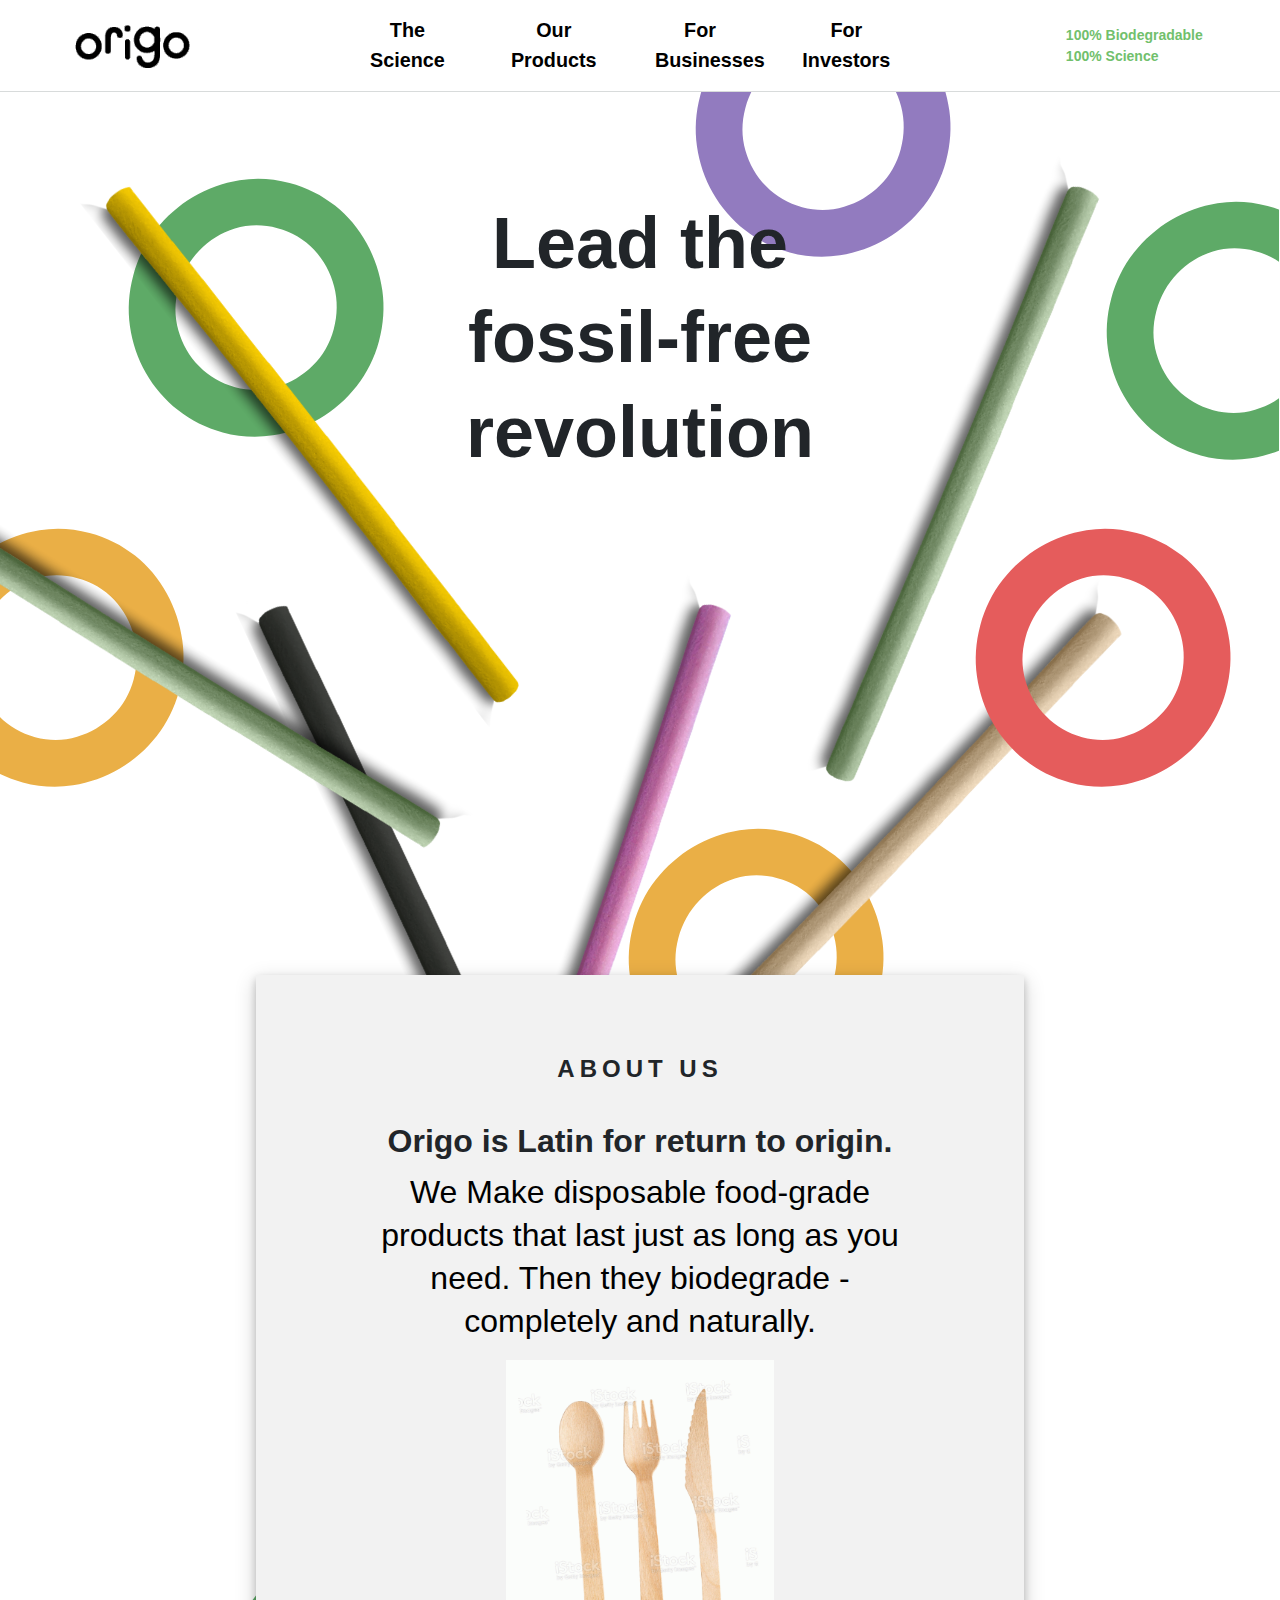
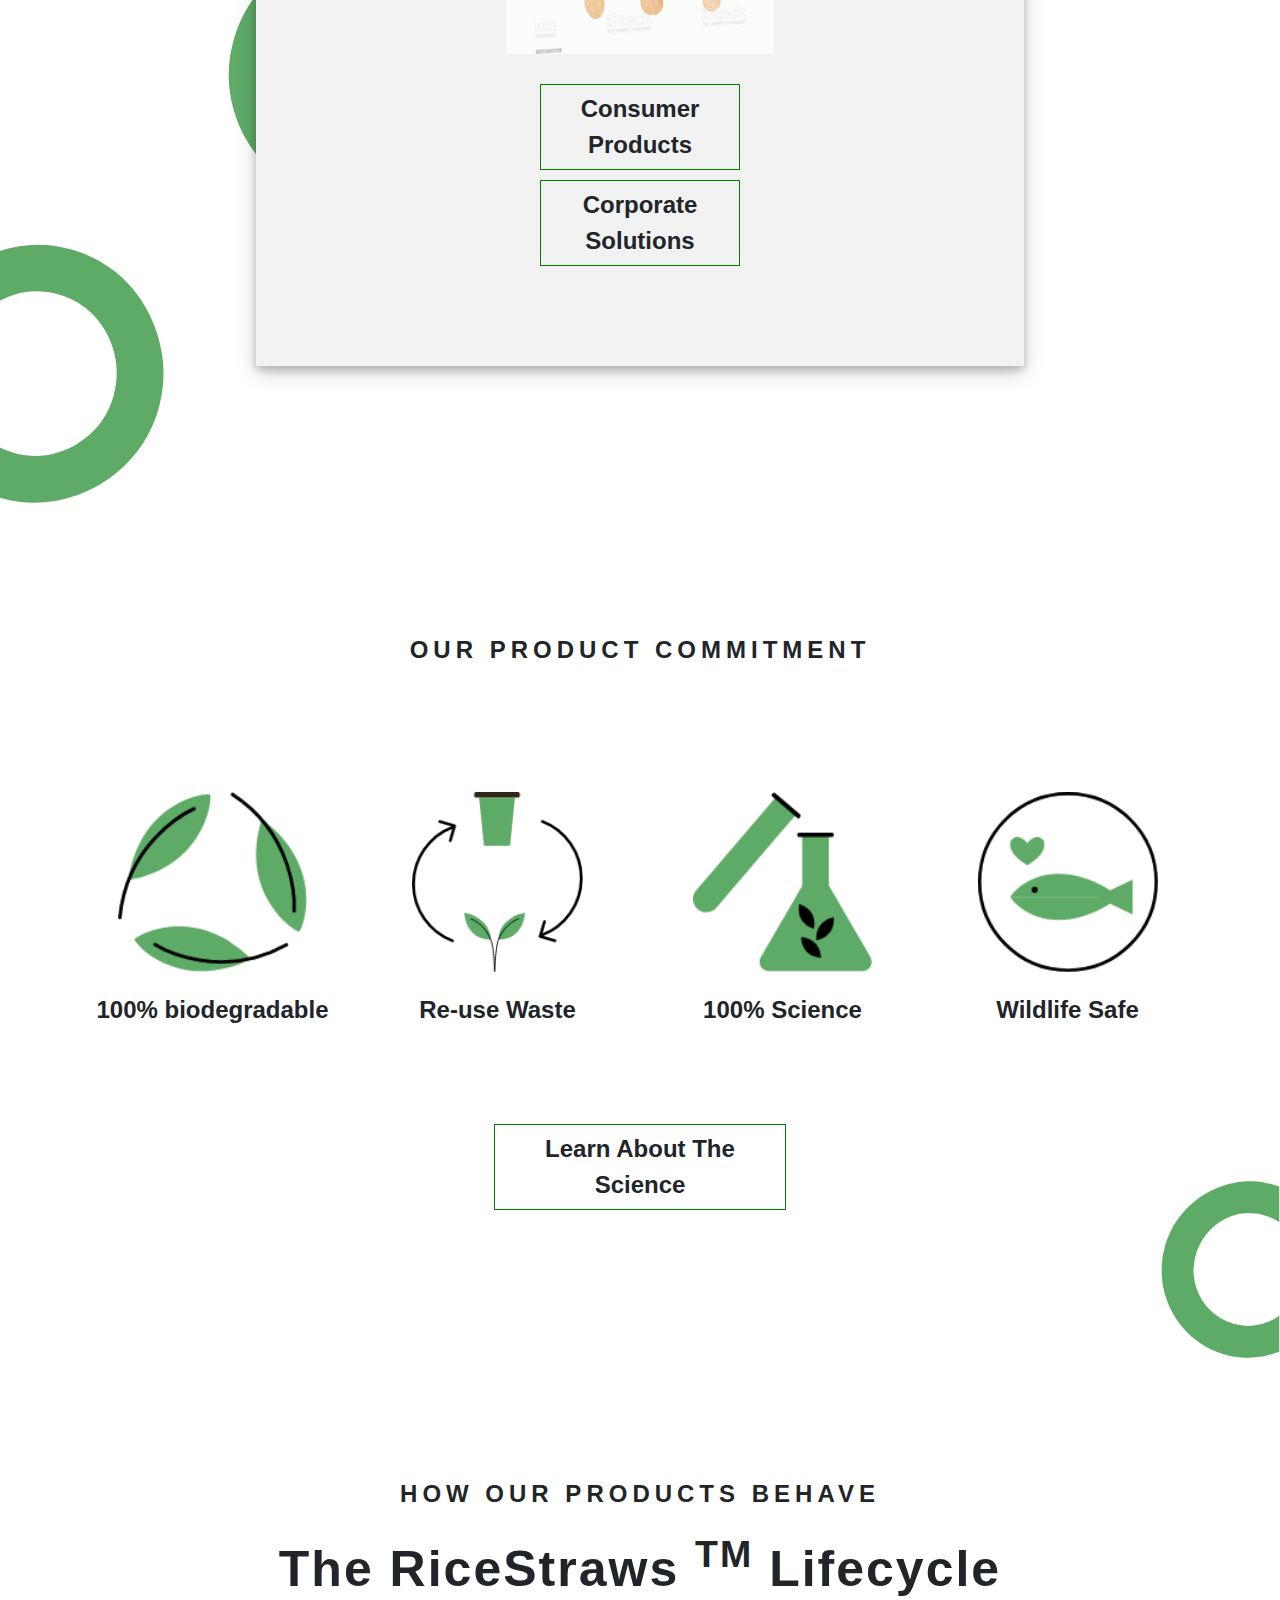
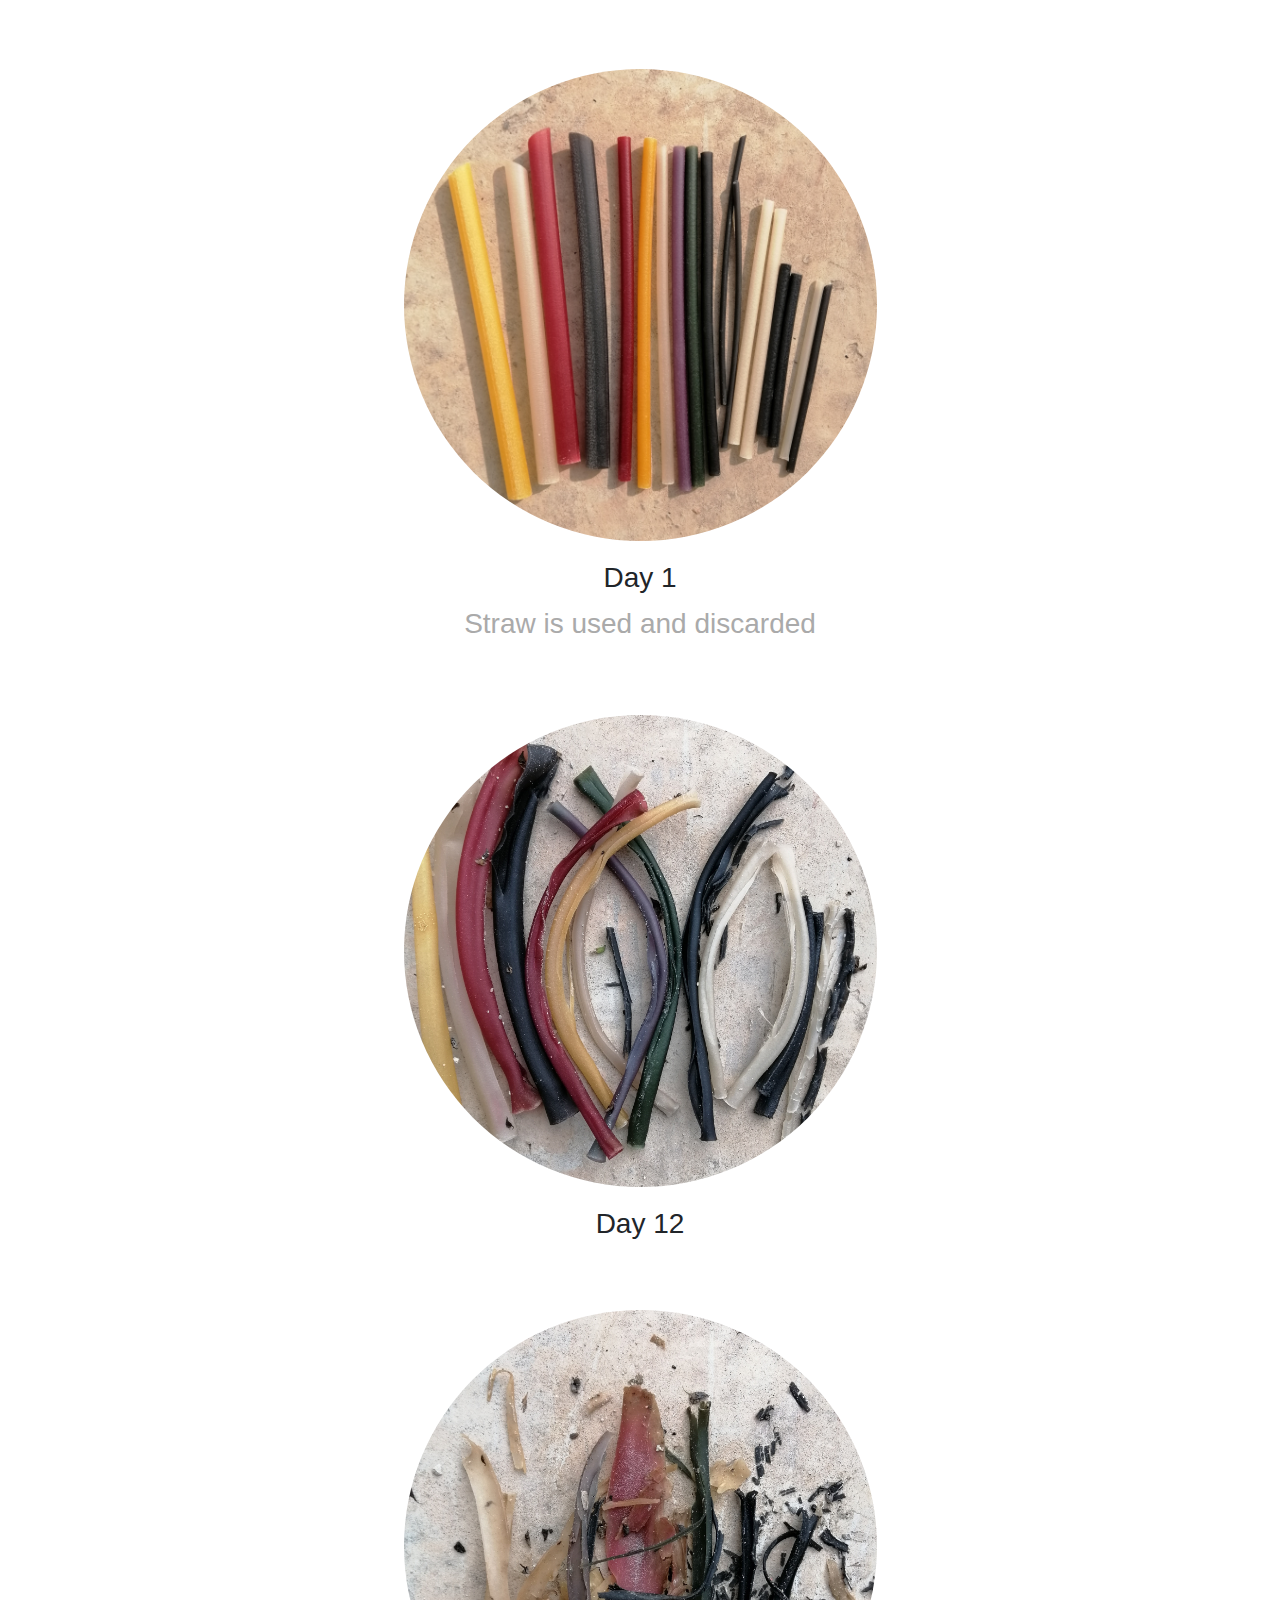
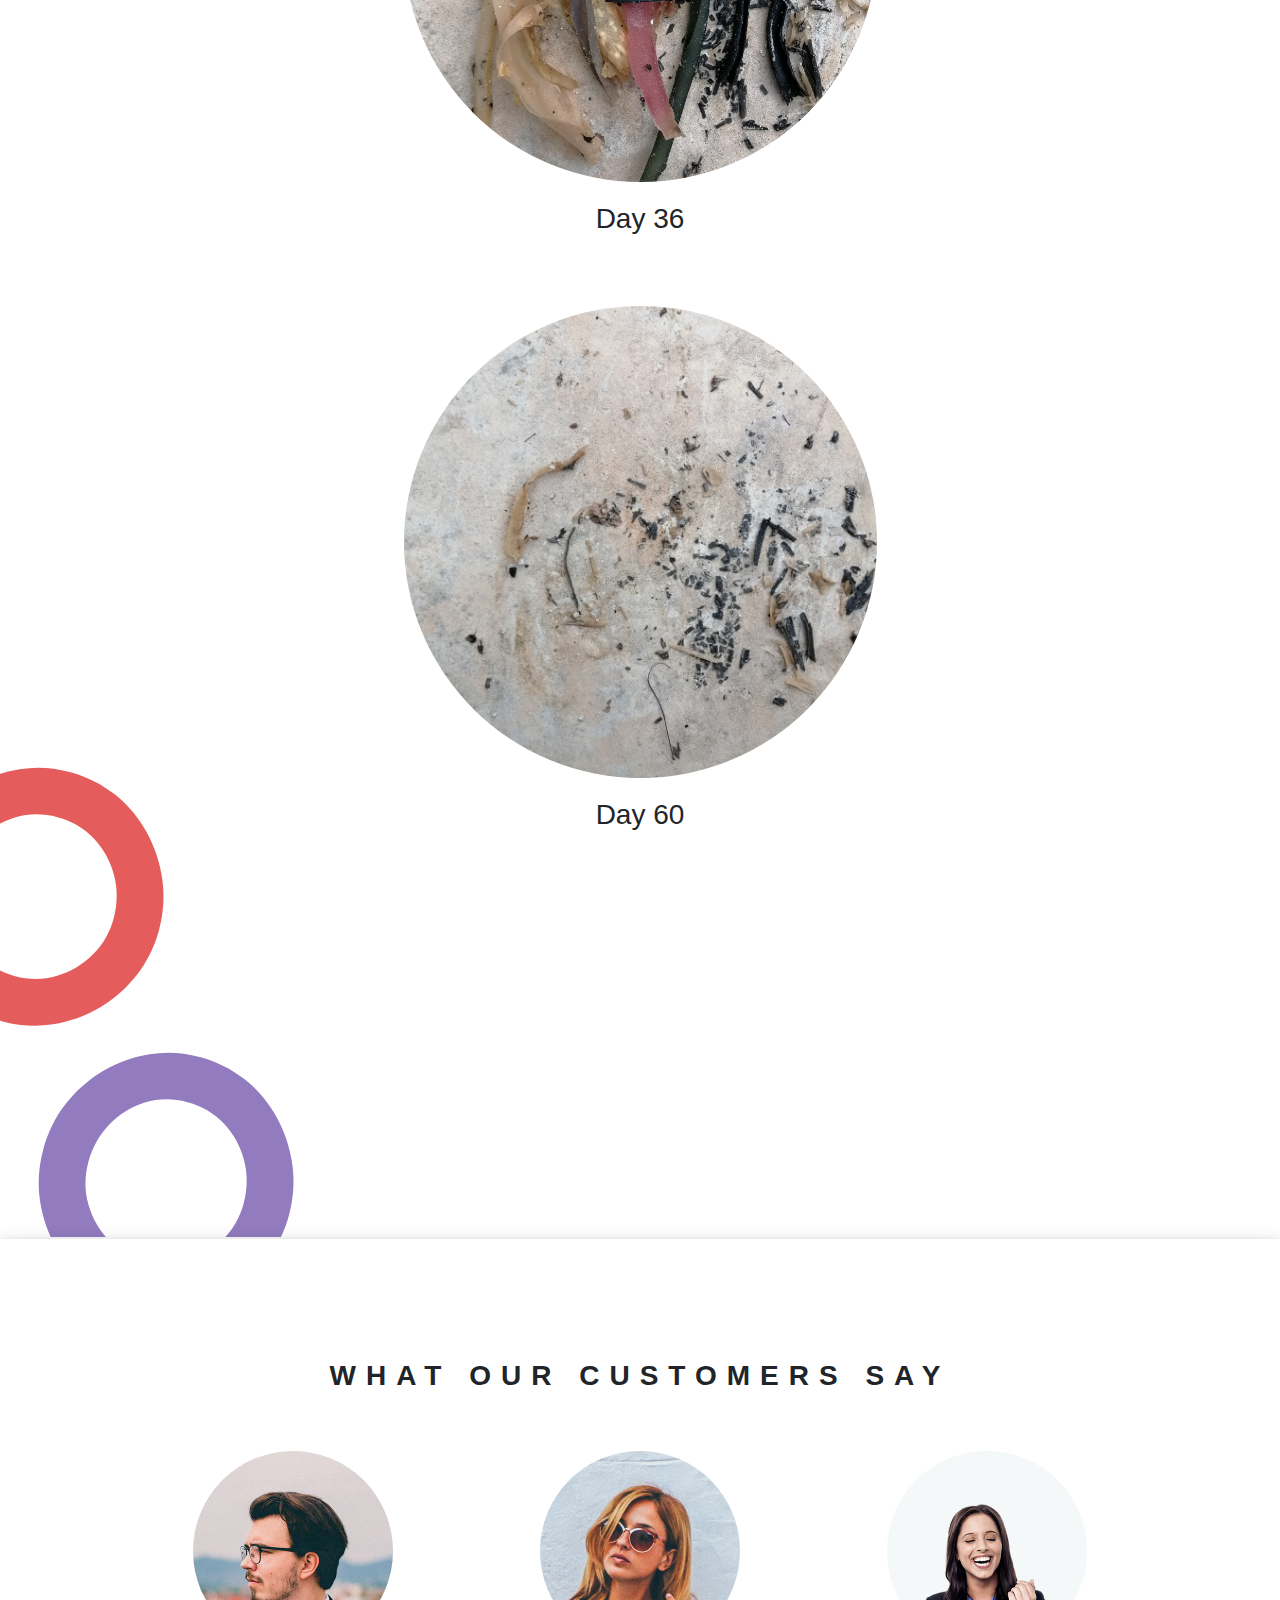
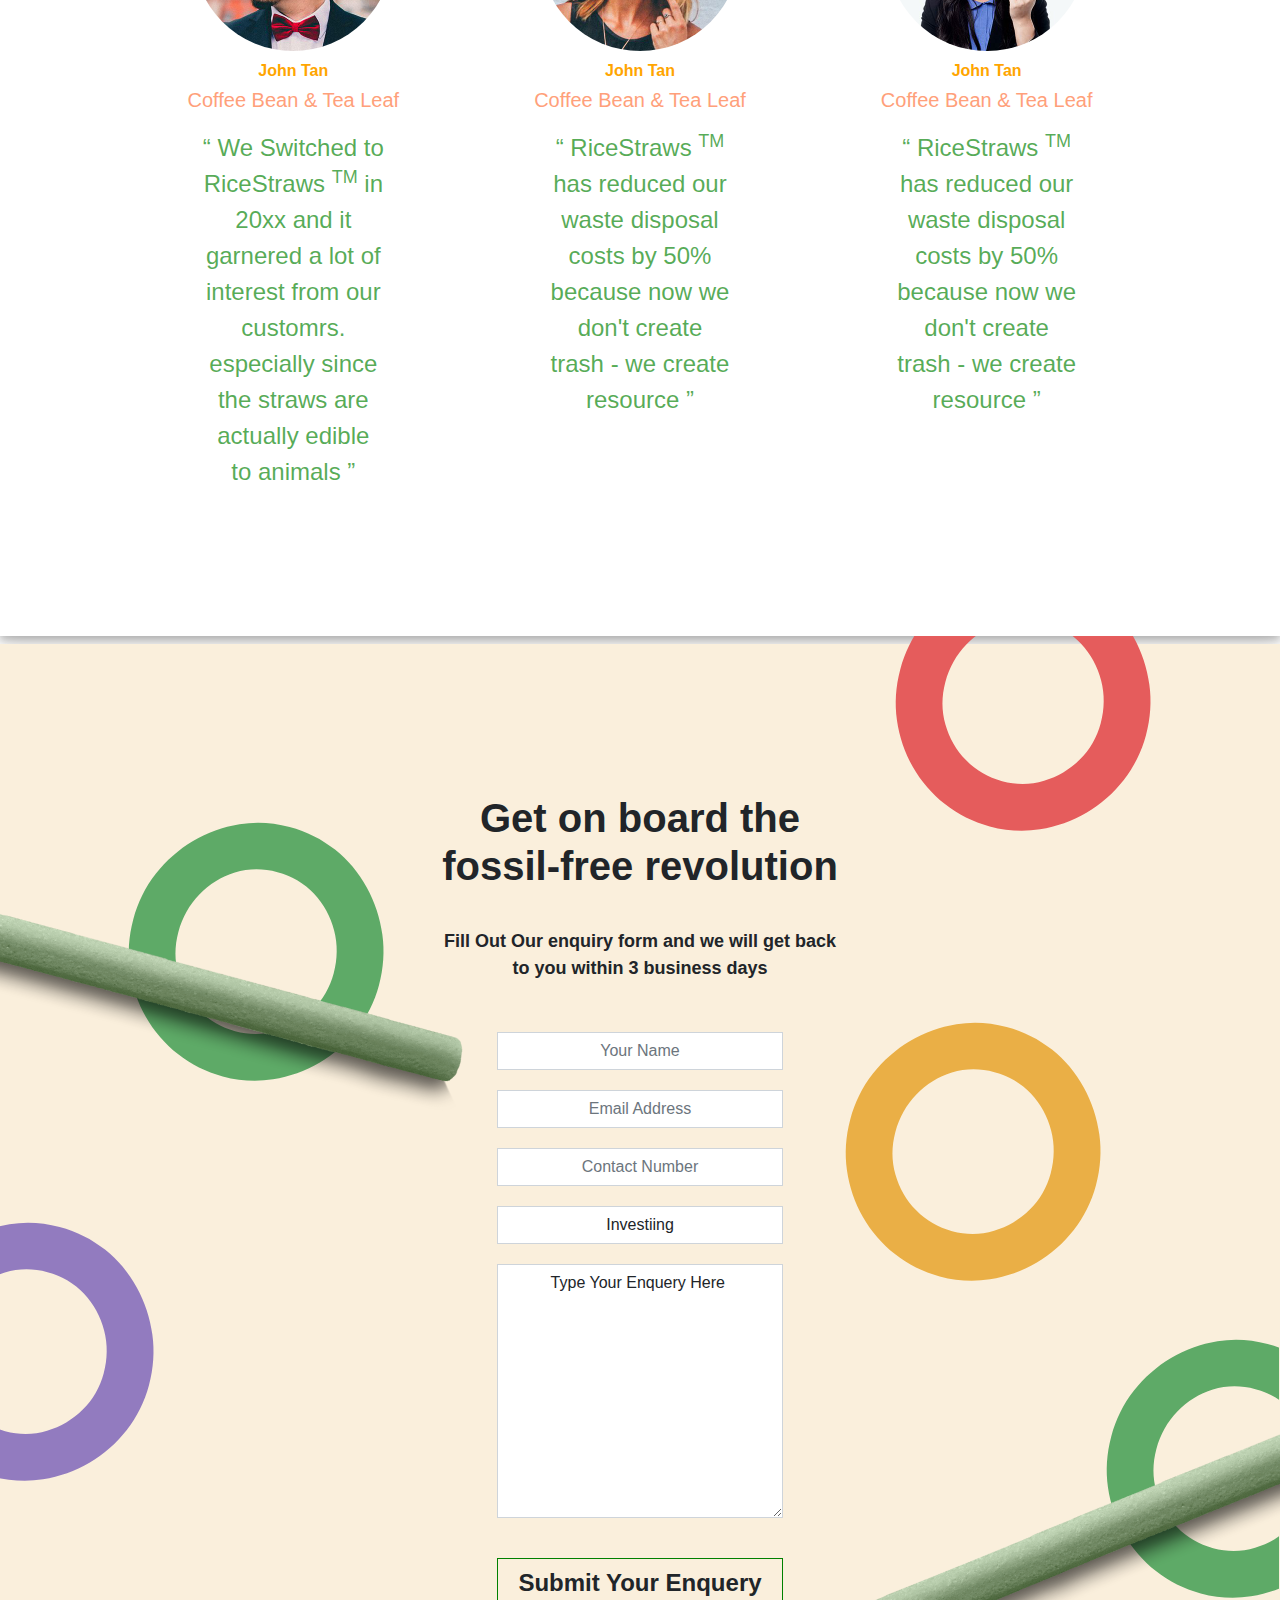
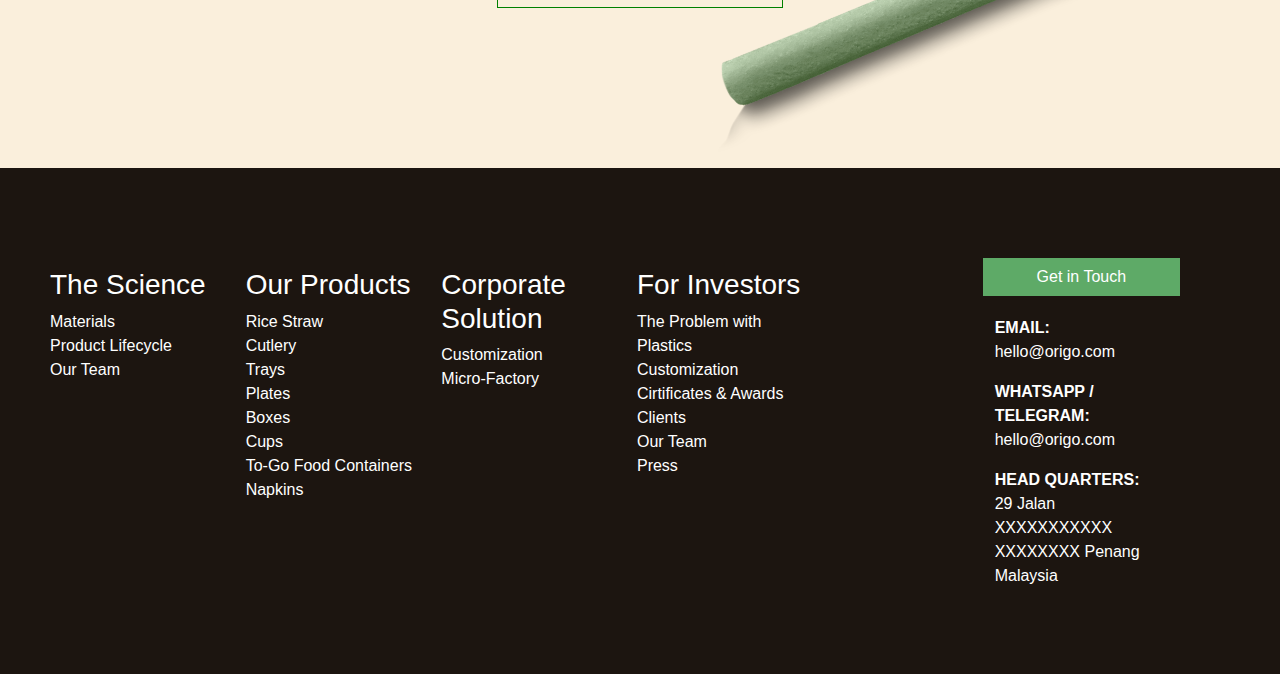
==== index.html @ 37bbbcea "Design Multiple Page" ====
<!doctype html>
<html lang="en">
<head>
    <!-- Required meta tags -->
    <title>Origo</title>
    <meta charset="utf-8">
    <meta name="viewport" content="width=device-width, initial-scale=1">

    <!-- Bootstrap CSS -->
    <link rel="stylesheet" href="assets/css/bootstrap.min.css">
    <!-- Custom CSS -->
    <link rel="stylesheet" href="assets/css/style.css">
    <link rel="stylesheet" href="assets/css/responsive.css">
</head>

<body>
    <!-------------------------------------------- Start Navbar ---------------------------------------------->
    <nav class="navbar navbar-expand-lg navbar-light bg-light navbar-fixed-top">
        <div class="container-fluid">
            <button class="navbar-toggler" type="button" data-bs-toggle="collapse" data-bs-target="#navbarTogglerDemo03"
                aria-controls="navbarTogglerDemo03" aria-expanded="false" aria-label="Toggle navigation">
                <span class="navbar-toggler-icon"></span>
            </button>
            <a class="navbar-brand logo" href="/">
                <img src="assets/img/logo.png" class="img img-responsive logo" alt="">
            </a>
            <div class="collapse navbar-collapse" id="navbarTogglerDemo03">
                <div class="container text-center">
                    <div class="row">
                        <div class="col-lg-2"></div>
                        <div class="col-lg-2">
                            <a class="nav-link" aria-current="page" href="#">The Science </a>
                        </div>
                        <div class="col-lg-2">
                            <a class="nav-link" href="product.html">Our Products</a>
                        </div>
                        <div class="col-lg-2">
                            <a class="nav-link" href="#">For Businesses</a>
                        </div>
                        <div class="col-lg-2">
                            <a class="nav-link" href="#">For Investors</a>
                        </div>
                        <div class="col-lg-2 text-right"></div>
                    </div>
                </div>
                <div class="leading">
                    <p>100% Biodegradable</p>
                    <p>100% Science</p>
                </div>
            </div>
        </div>
    </nav>
    <!-------------------------------------------- End Navbar ---------------------------------------------->

    <section class="banner">
        <div class="banner-title">
            <h1>Lead the </h1>
            <h1>fossil-free</h1>
            <h1>revolution</h1>
        </div>
        <img src="assets/img/half_green.png" id="green_circle_1" alt="">
        <img src="assets/img/green_circle.png" id="green_circle_2"alt="">
        <img src="assets/img/orange_circle.png" id="orange_circle_1" alt="">
        <img src="assets/img/orange_circle.png"  id="orange_circle_2"alt="">
        <img src="assets/img/red_circle.png" id="red_circle_1"alt="">
        <img src="assets/img/purple_circle.png" id="pruple_circle_1" alt="">

        <img src="assets/img/orange_line.png" id="orange_line_1" alt="">
        <img src="assets/img/green_line3.png" id="green_line_1" alt="">
        <img src="assets/img/green_line.png" id="green_line_2" alt="">
        <img src="assets/img/black_line.png" id="black_line_1" alt="">
        <img src="assets/img/pink_line.png" id="pink_line_1" alt="">
        <img src="assets/img/gray_line.png" id="gray_line_1" alt="">
    </section>

    <section class="about">
        <div class="content">
            <h3 class="about_title">ABOUT US</h3>
            <h2 class="about_subtitle">Origo is Latin for return to origin.</h2>
            <p>We Make disposable food-grade</p>
            <p>products that last just as long as you</p>
            <p>need. Then they biodegrade - </p>
            <p>completely and naturally.</p>
            <div class="about-img">
                <img src="assets/img/animation_disintegrate1.png" class="img img-responsive" alt="">
            </div>
            <div class="about-btns">
                <a href="" class="btn custom-btn">
                    Consumer Products
                </a>
                <br>
                <a href="" class="btn custom-btn">
                    Corporate Solutions
                </a>
            </div>
        </div>
        <img src="assets/img/green_circle.png" id="about_green_1"alt="">
        <img src="assets/img/green_circle.png" id="about_green_2"alt="">
    </section>


    <section class="product">
        <div class="container">
            <h4 class="text-center">OUR PRODUCT COMMITMENT</h4>
            <div class="row text-center">
                <div class="col-lg-3 col-xs-12">
                    <img src="assets/img/product1.png" class="img img-circle" alt="">
                    <p>100% biodegradable</p>
                </div>
                <div class="col-lg-3 col-xs-12">
                    <img src="assets/img/product2.png" class="img img-circle" alt="">
                    <p>Re-use Waste</p>
                </div>
                <div class="col-lg-3 col-xs-12">
                    <img src="assets/img/product3.png" class="img img-circle" alt="">
                    <p>100% Science</p>
                </div>
                <div class="col-lg-3 col-xs-12">
                    <img src="assets/img/product4.png" class="img img-circle" alt="">
                    <p>Wildlife Safe</p>
                </div>
            </div>
            <div class="product-btn text-center">
                <a href="" class="btn custom-btn">
                    Learn About The Science
                </a>
            </div>
        </div>
        <img src="assets/img/half_green.png" id="product_green_1" alt="">
    </section>

    <section class="cards">
        <div class="container">
            <h5 class="text-center">HOW OUR PRODUCTS BEHAVE</h5>
            <h1 class="text-center">The RiceStraws <sup>TM</sup> Lifecycle</h1>
            <div class="card_img text-center">
                <img src="assets/img/card1.png" class="img img-circle" alt="">
                <h3>Day 1</h3>
                <p>Straw is used and discarded</p>
            </div>

            <div class="card_img text-center">
                <img src="assets/img/card2.png" class="img img-circle" alt="">
                <h3>Day 12</h3>
            </div>

            <div class="card_img text-center">
                <img src="assets/img/card3.png" class="img img-circle" alt="">
                <h3>Day 36</h3>
            </div>

            <div class="card_img text-center">
                <img src="assets/img/card4.png" class="img img-circle" alt="">
                <h3>Day 60</h3>
            </div>
        </div>
        <img src="assets/img/red_circle.png" id="card_red_1"alt="">
        <img src="assets/img/half_purlple.png" id="card_pruple_1" alt="">
    </section>


    <section class="team">
        <h4 class="text-center">WHAT OUR CUSTOMERS SAY</h4>
        <div class="container  text-center">
            <div class="row">
                <div class="col-lg-4">
                    <div class="item">
                        <img src="assets/img/pic1.jpg" class="img img-circle" alt="">
                        <h6>John Tan</h6>
                        <h5>Coffee Bean & Tea Leaf</h5>
                        <p>
                            <q>
                                We Switched to RiceStraws <sup>TM</sup> in 20xx and it garnered a lot of interest from our customrs.
                                 especially since the straws are actually edible <br> to animals
                            </q>
                        </p>
                    </div>
                </div>
                <div class="col-lg-4">
                    <div class="item">
                        <img src="assets/img/pic2.jpg" class="img img-circle" alt="">
                        <h6>John Tan</h6>
                        <h5>Coffee Bean & Tea Leaf</h5>
                        <p> 
                            <q>
                                 RiceStraws <sup>TM</sup> has reduced our waste disposal costs by 50% because now we don't create trash - we create
                                  resource
                            </q>
                        </p>
                    </div>
                </div>
                <div class="col-lg-4">
                    <div class="item">
                        <img src="assets/img/pic3.jpg" class="img img-circle" alt="">
                        <h6>John Tan</h6>
                        <h5>Coffee Bean & Tea Leaf</h5>
                        <p> 
                            <q>
                                 RiceStraws <sup>TM</sup> has reduced our waste disposal costs by 50% because now we don't create trash - 
                                 we create resource
                            </q>
                        </p>
                    </div>
                </div>
            </div>
        </div>
    </section>

    <section class="contact">
        <img src="assets/img/half_left_green.png" id="contact_green_line_2" alt="">
        <img src="assets/img/purple_circle.png" id="contact_pruple_1" alt="">
        <img src="assets/img/green_circle.png" id="contact_green_2"alt="">
        <img src="assets/img/half_red.png" id="contact_red_1"alt="">
        <img src="assets/img/orange_circle.png" id="contact_orange_1" alt="">
        <div class="container text-center">
            <h1>Get on board the <br> fossil-free revolution</h1>
            <p>Fill Out Our enquiry form and we will get back <br> to you within 3 business days</p>
            <div class="form">
                <form action="">
                    <input type="text" class="form-control custom-input" placeholder="Your Name">
                    <input type="email" class="form-control custom-input" placeholder="Email Address">
                    <input type="text" class="form-control custom-input" placeholder="Contact Number">
                    <select class="form-control custom-input" >
                        <option value="">Investiing</option>
                        <option value="">Investiing</option>
                        <option value="">Investiing</option>
                    </select>
                    <textarea class="form-control custom-input"  cols="30" rows="10">Type Your Enquery Here 
                    </textarea>
                    <button class="btn custom-btn">
                        Submit Your Enquery
                    </button>
                </form>
            </div>
        </div>
        <img src="assets/img/half_green.png" id="contact_green_1" alt="">
        <img src="assets/img/half_line.png" id="contact_green_line_1" alt="">
        
    </section>

    <footer>
        <div class="row">
            <div class="col-lg-8">
                <div class="row footer-left">
                    <div class="col-lg-3 col-md-3 col-xs-12">
                        <h3>The Science</h3>
                        <ul>
                            <li><a href="">Materials</a></li>
                            <li><a href="">Product Lifecycle</a></li>
                            <li><a href="">Our Team</a></li>
                        </ul>
                    </div>
                    <div class="col-lg-3 col-md-3 col-xs-12">
                        <h3>Our Products</h3>
                        <ul>
                            <li><a href="">Rice Straw</a></li>
                            <li><a href="">Cutlery</a></li>
                            <li><a href="">Trays</a></li>
                            <li><a href="">Plates</a></li>
                            <li><a href="">Boxes</a></li>
                            <li><a href="">Cups</a></li>
                            <li><a href="">To-Go Food Containers</a></li>
                            <li><a href="">Napkins</a></li>
                        </ul>
                    </div>
                    <div class="col-lg-3 col-md-3 col-xs-12">
                        <h3>Corporate Solution</h3>
                        <ul>
                            <li><a href="">Customization</a></li>
                            <li><a href="">Micro-Factory</a></li>
                        </ul>
                    </div>
                    <div class="col-lg-3 col-md-3 col-xs-12">
                        <h3>For Investors</h3>
                        <ul>
                            <li><a href="">The Problem with Plastics</a></li>
                            <li><a href="">Customization</a></li>
                            <li><a href="">Cirtificates & Awards </a></li>
                            <li><a href="">Clients</a></li>
                            <li><a href="">Our Team</a></li>
                            <li><a href="">Press </a></li>
                        </ul>
                    </div>
                </div>
            </div>
            <div class="col-lg-4">
                <div class="footer-right">
                    <button class="btn footer-btn">
                        Get in Touch
                    </button>
                    <ul>
                        <li><b>EMAIL:</b></li>
                        <li>hello@origo.com</li>
                    </ul>
                    <ul>
                        <li><b>WHATSAPP / TELEGRAM:</b></li>
                        <li>hello@origo.com</li>
                    </ul>
                    <ul>
                        <li><b>HEAD QUARTERS:</b></li>
                        <li>29 Jalan XXXXXXXXXXX</li>
                        <li>XXXXXXXX Penang</li>
                        <li>Malaysia</li>
                    </ul>
                </div>
            </div>
        </div>
    </footer>
    <!-- Option 1: Bootstrap Bundle with Popper -->
   <script src='assets/js/bootstrap.bundle.min.js'></script>
   <!-- Custom JS -->
   <script src='assets/js/script.js'></script>
</body>
</html>
---- assets/css/style.css ----
*{
    font-family: 'Arial';
    margin: 0;
    padding: 0;
    box-sizing: border-box;
}

/* Navbar */
.nav-link{
    cursor: pointer;
    font-size: 2.2vh;
    font-weight: bolder;
    color: #000;
}

.leading p{
    font-size: 14px;
    margin-bottom: 0;
    margin-top: 0;
    color: #71c06c;
    font-weight: bold;
}

.leading{
    width: 250px;
}

.navbar{
    background: #fff !important;
    border-bottom: 1px solid rgba(109, 121, 121, 0.267);
}

.logo{
   width: 130px;
   margin-left: 30px;
}

.navbar-fixed-top{
    position: fixed;
    top: 0;
    width: 100%;
    z-index: 999999;
}

/* End Navbar */


/* About US */
.about{
    text-align: center;
    margin-top: 500px;
    z-index: 999;
}

.about .content{
    width: 60%;
    margin:200px auto;
    padding: 50px;
    box-shadow: 0 4px 8px 0 rgba(0, 0, 0, 0.2), 0 6px 20px 0 rgba(0, 0, 0, 0.19);
    background-color: rgb(242, 242, 242);
    padding-bottom: 100px;
}

.about_title{
    padding: 30px 0px;
    letter-spacing: 5px;
    font-weight: bold;
    font-size: 24px;
}

.about_subtitle{
    font-weight: bold;
}

.about .content p{
    font-size: 32px;
    margin: 0;
    padding: 0;
    color: black !important;
    margin-bottom: -5px;
}

.about-img{
    width: 40%;
    margin: 20px auto;
    text-align: center;
}

.about-img img{
    opacity: 0.9;
    width: 100%;
}

.custom-btn{
    border: 1px solid green;
    border-radius: 0px;
    margin-top: 10px;
    font-weight: bolder;
    width: 30%;
    font-size: 24px;
}

.custom-btn:hover{
    transition: all 0.4s ease;
    color: #fff;
    background-color: green;
}

.product h4{
    letter-spacing: 5px;
    font-weight: bold;
    padding: 70px;
    padding-bottom: 120px;
}

.product img{
    margin: auto;
    height: 180px;
}

.product p{
    margin-top: 20px;
    font-weight: bolder;
    font-size: 24px;
}

.product-btn{
    padding: 70px;
}

.cards h5{
    letter-spacing: 5px;
    font-weight: bold;
    font-size: 24px;
}

.cards h1{
    font-weight: bolder;
    margin-top: 30px;
    font-size: 50px;
    letter-spacing: 2px;
}

.cards{
    padding: 200px 10px;
}

.card_img{
    margin-top: 70px;
}



.card_img h3{
    margin-top: 20px;
}

.card_img h3 , .card_img p{
    font-size: 28px;
}

.card_img p{
    color: #aaa;
}

.team{
    padding: 120px;
    box-shadow: 0 4px 8px 0 rgba(0, 0, 0, 0.2), 0 6px 20px 0 rgba(0, 0, 0, 0.19);
    margin-top: 200px;
    z-index: 999999999;
}

.team h4{
    font-weight: bold;
    font-size: 28px;
    letter-spacing: 10px;
    padding-bottom: 50px;
}

.item img{
    border-radius: 50%;
    width: 200px;
}

.item h6{
    color: orange;
    padding-top: 10px;
    font-weight: bold;
}

.item h5{
    color: lightsalmon
}

.item p{
    padding: 10px 70px;
    font-size: 24px;
    color: rgba(0, 130, 0, 0.666);
}

.contact{
    padding: 150px;
    background-color: rgb(250, 239, 220);
    z-index: -999;
    margin-top: 8px;
}

.contact h1{
    font-weight: bolder;
}

.contact p{
    font-size: 18px;
    padding: 30px;
    font-weight: bold;
}

.form{
    width: 30%;
    margin: 10px auto;
}

.custom-input{
    margin-top: 20px;
    border-radius: 0px;
    text-align: center;
}

.contact .custom-btn{
   margin-top: 40px;
   width: 100%;
}

footer{
    background-color: rgb(28, 21, 16 );
    color: #fff;
    padding: 70px 20px;
}


.footer-left{
    padding: 30px;
}

.footer-left ul{
    list-style-type: none;
    padding: 0;
}

.footer-left ul li a{
    text-decoration: none;
    color: white;
}

.footer-right{
    padding: 0px 100px;
}

.footer-right ul{
    list-style: none;
}

.footer-right .footer-btn{
   background-color: rgb(94, 170, 103);
   color: white;
   padding-left: 50px;
   padding-right: 50px;
   width: 100%;
   margin: 20px;
   border-radius: 0px;
}




/* The Science Page */

.science_banner{
    min-height: 600px;
    width: 100%;
    background-color: rgb(94, 170, 103);
    margin-top: 70px;
}

.science_banner .content{
    padding: 150px 150px 0px 0px;
}

.science_banner .content h1{
    font-weight: bolder;
    margin-top: 120px;
    font-size: 55px;
}








.menu{
    background-color: rgb(242, 242, 242);
    z-index: 99 !important;
    position: relative;
    top: 70px;
}

.menu-item{
    border-left: 1px solid white;
    border-right: 1px solid white;
    padding: 10px;
    color: #888;
    font-size: 18px;
}




/* Product Page */

.product-banner{
    min-height: 600px;
    width: 100%;
    background-color: rgb(234, 175, 70);
    margin-top: 70px;
}

.product-banner .banner-content{
    padding: 70px;
}

.banner-content h1{
    font-weight: bolder;
    font-size: 55px;
}

.banner-content p{
    font-weight: bold;
    padding-right: 100px;
    text-align: left;
    font-size: 18px;
}


.product-category{
    width: 100%;
    margin-top: 100px;
    text-align: center;
}

.category-btns a{
    text-decoration: none;
    padding: 10px 18px;
    border: 2px solid #333;
    border-radius: 20px;
    color: #333;
    margin: 10px;
}

.active{
    background-color: rgb(94, 170, 103);
    border: 2px solid rgb(94, 170, 103) !important;
}

.product-list{
    margin-top: 100px;
    margin-bottom: 100px;
}

.product-list .row{
    margin-bottom: 100px;
}

.product-list .images{
    text-align: center;
}

.product-list .images img{
    width: 80%;
    margin: auto;
}

.title h4{
    font-weight: bold;
}


/* Business  */

.business-banner{
    width: 100%;
    min-height: 500px;
    background: rgb(229, 92 , 92);
    margin-top: 70px;
}

.business-banner .title{
    margin-top: 200px;
}

.business-banner .title h1{
    font-weight: bolder;
    font-size: 50px;
}

.business-about .content{
    padding: 220px 70px;
}

.business-about .content h3{
    font-size: 20px;
    font-weight: bolder;
    letter-spacing: 7px;
}

.business-about .content h1{
    padding-right: 50px;
    font-weight: bolder;
}

.business-about .content p{
    padding: 50px 120px 50px 0px;
    font-weight: bold;
}

.about-btn{
    padding: 0;
    margin: 0;
}

.about-btn .custom-btn{
    width: 70%;
}

.business-gallary img{
    width: 100%;
}

.business-gallary .container .row{
    margin: 50px !important;
}

.about-micro{
    background-color: rgb(250, 239 , 220);
}




#pruple_circle_1{
    position: absolute;
    top: -30px;
    z-index: -99;
    right: 300px;
}

#green_circle_1{
    position: absolute;
    top: 200px;
    right: 0px;
}

#green_circle_2{
    position: absolute;
    top: 150px;
    left: 100px;
}

#orange_circle_1{
    position: absolute;
    top: 500px;
    left: -100px;
}

#orange_circle_2{
    position: absolute;
    top: 800px;
    left: 600px;
    z-index: -9;
}

#red_circle_1{
    position: absolute;
    top: 500px;
    right: 20px;
}

#orange_line_1{
    position: absolute;
    top: 130px;
    left: 45px;
}

#green_line_1{
    position: absolute;
    top: 130px;
    right: 130px;
}

#green_line_2{
    position: absolute;
    top: 420px;
    left: -180px;
}

#black_line_1{
    position: absolute;
    top: 550px;
    left: 200px;
    z-index: -9;
}

#pink_line_1{
    position: absolute;
    top: 550px;
    right: 500px;
    z-index: -9;
}

#gray_line_1{
    position: absolute;
    top: 550px;
    right: 100px;
    z-index: -9;
}

.banner-title{
    text-align: center;
    margin-top: 200px;;
}

.banner-title h1{
    font-size: 8vh;
    font-weight: bolder;
}


/* About Patterns */
#about_green_1{
    position: absolute;
    left: -120px;
    margin-top: -350px;
    z-index: -9;
}

#about_green_2{
    position: absolute;
    left: 200px;
    margin-top: -650px;
    z-index: -9;
}

#product_green_1{
    position: absolute;
    right: 0;
    z-index: -9;
    margin-top: -100px;
}

#card_red_1{
    position: absolute;
    left: -120px;
    z-index: -9;
    margin-top: -100px;
}

#card_pruple_1{
    position: absolute;
    margin-top: 185px;
    z-index: -99;
}

#contact_pruple_1{
    position: absolute;
    left: -130px;
    margin-top: 400px;
}

#contact_green_2{
    position: absolute;
    left: 100px;
}

#contact_red_1{
    position: absolute;
    right: 100px;
    margin-top: -158px;
    z-index: 0;
}

#contact_green_1{
    position: absolute;
    right: 0;
    margin-top: -280px;
}

#contact_orange_1{
    position: absolute;
    right: 150px;
    margin-top: 200px;
}

#contact_green_line_1{
    position: absolute;
    right: 0px;
    margin-top: -380px;
}

#contact_green_line_2{
    position: absolute;
    left: 0px;
    z-index: 99;
    margin-top: -50px;
}
---- assets/css/responsive.css ----
@media screen and (max-width: 980px) {
    .leading {
        width: 100%;
        text-align: center;
        margin-top: 20px;
    }

    .about .content {
        width: 90%;
        margin: 200px auto;
    }

    .about-img {
        width: 100%;
    }

    .custom-btn {
        width: 100%;
        ;
    }

    .team {
        padding: 50px;
    }

    .form {
        width: 100%;
    }

    .contact {
        padding: 50px;
    }

    .footer-right {
        padding: 30px;
    }

    #orange_circle_2,
    #green_circle_1,
    #green_circle_2,
    #orange_line_1,
    #green_line_1,
    #black_line_1,
    #orange_circle_1,
    #green_line_2,
    #about_green_2,
    #contact_green_line_2,
    #contact_green_2,
    #contact_pruple_1,
    #contact_orange_1,
    #contact_red_1,
    #contact_green_line_1,
    #contact_green_1,
    #pink_line_1 {
        display: none;
    }

    #gray_line_1 {
        position: absolute;
        left: 0;
        top: 450px;
        right: 0;
        width: 100%;
        z-index: 999;
    }

    .card_img img{
        width: 100%;
    }

   .banner-title h1{
        font-size: 40px;
   }

   .about p{
        font-size: 24px !important;
   }

   .about .custom-btn{
        font-size: 18px !important;
   }

   .product h4{
    font-size: 18px !important;
   }

   .product p{
    font-size: 18px;
   }

   .product .custom-btn{
        font-size: 16px !important;
   }

   .cards h5, .cards h3, .cards p , .team h4, .team p{
    font-size: 18px !important;
   }

   .cards h1{
    font-size: 24px !important;
    font-weight: bolder;
   }

   .contact .custom-btn{
    font-size: 18px !important;
   }

   .contact p{
    font-size: 16px;
   }
}
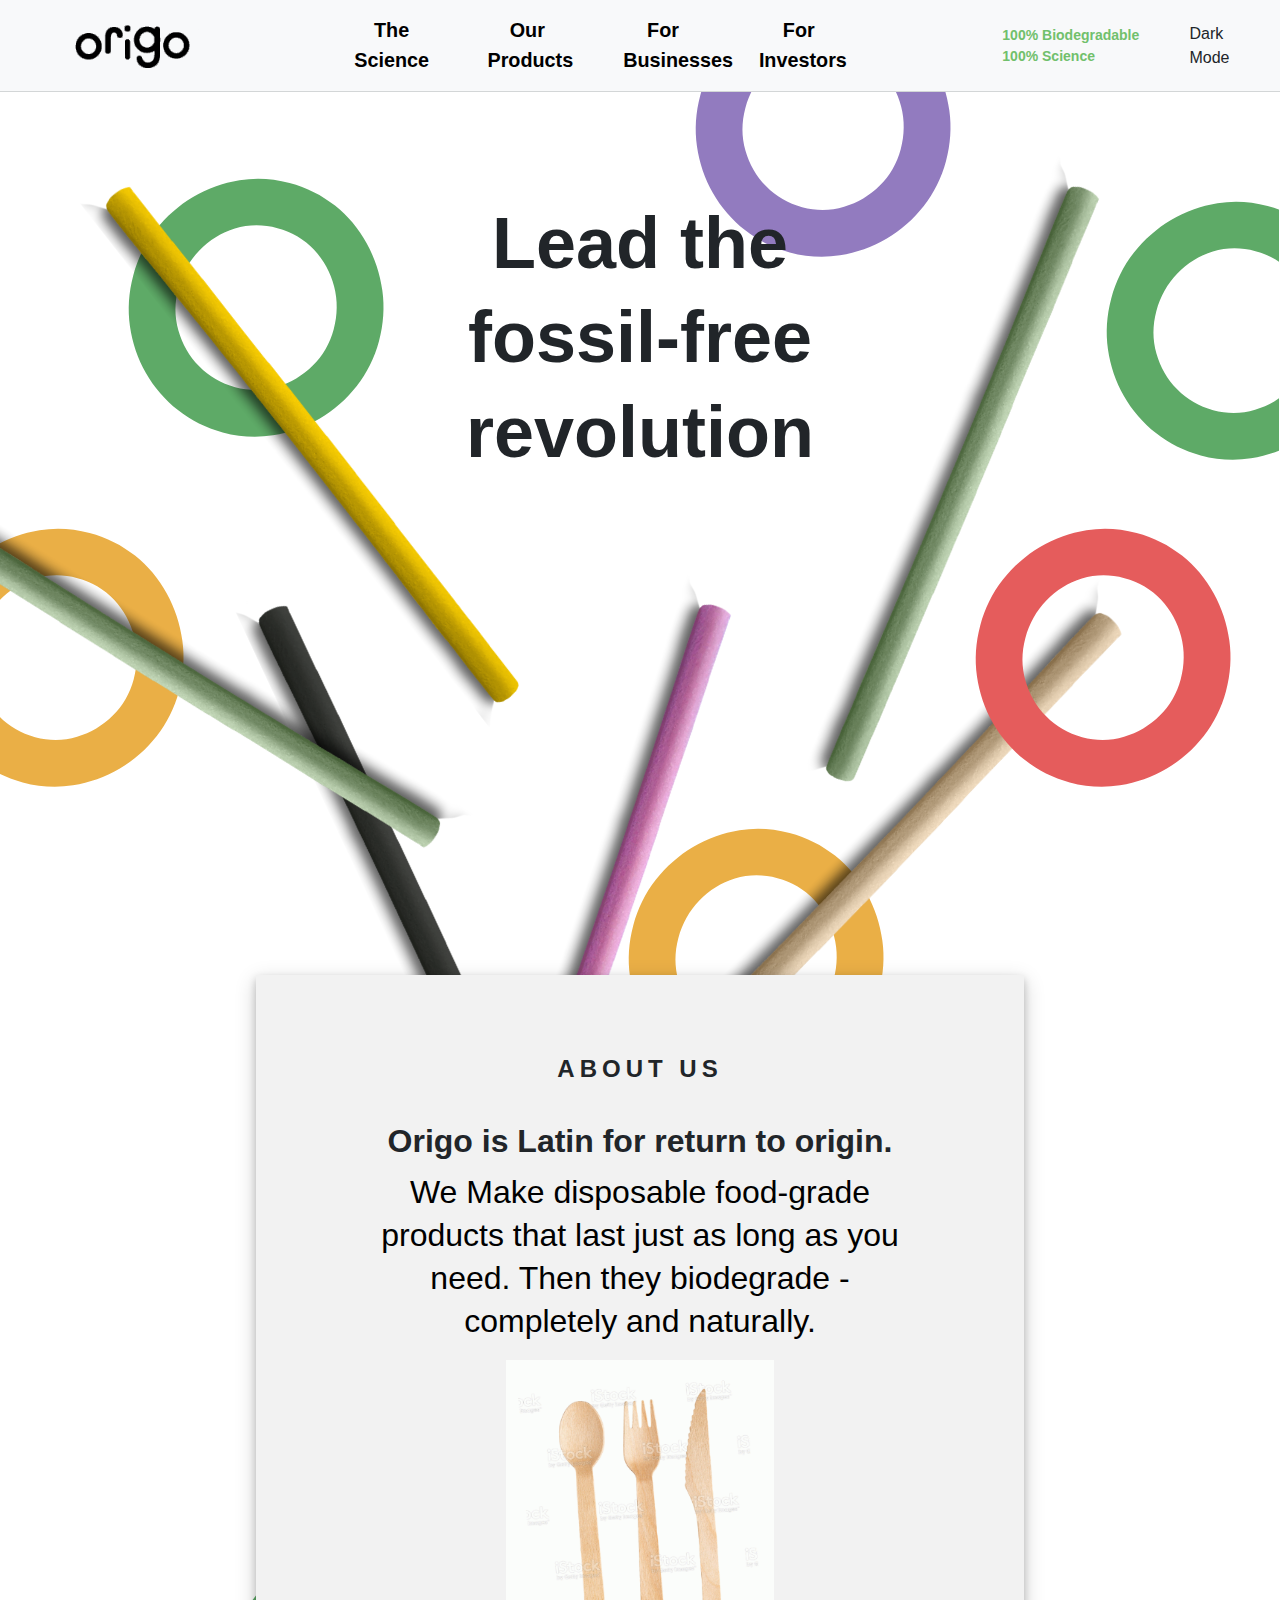
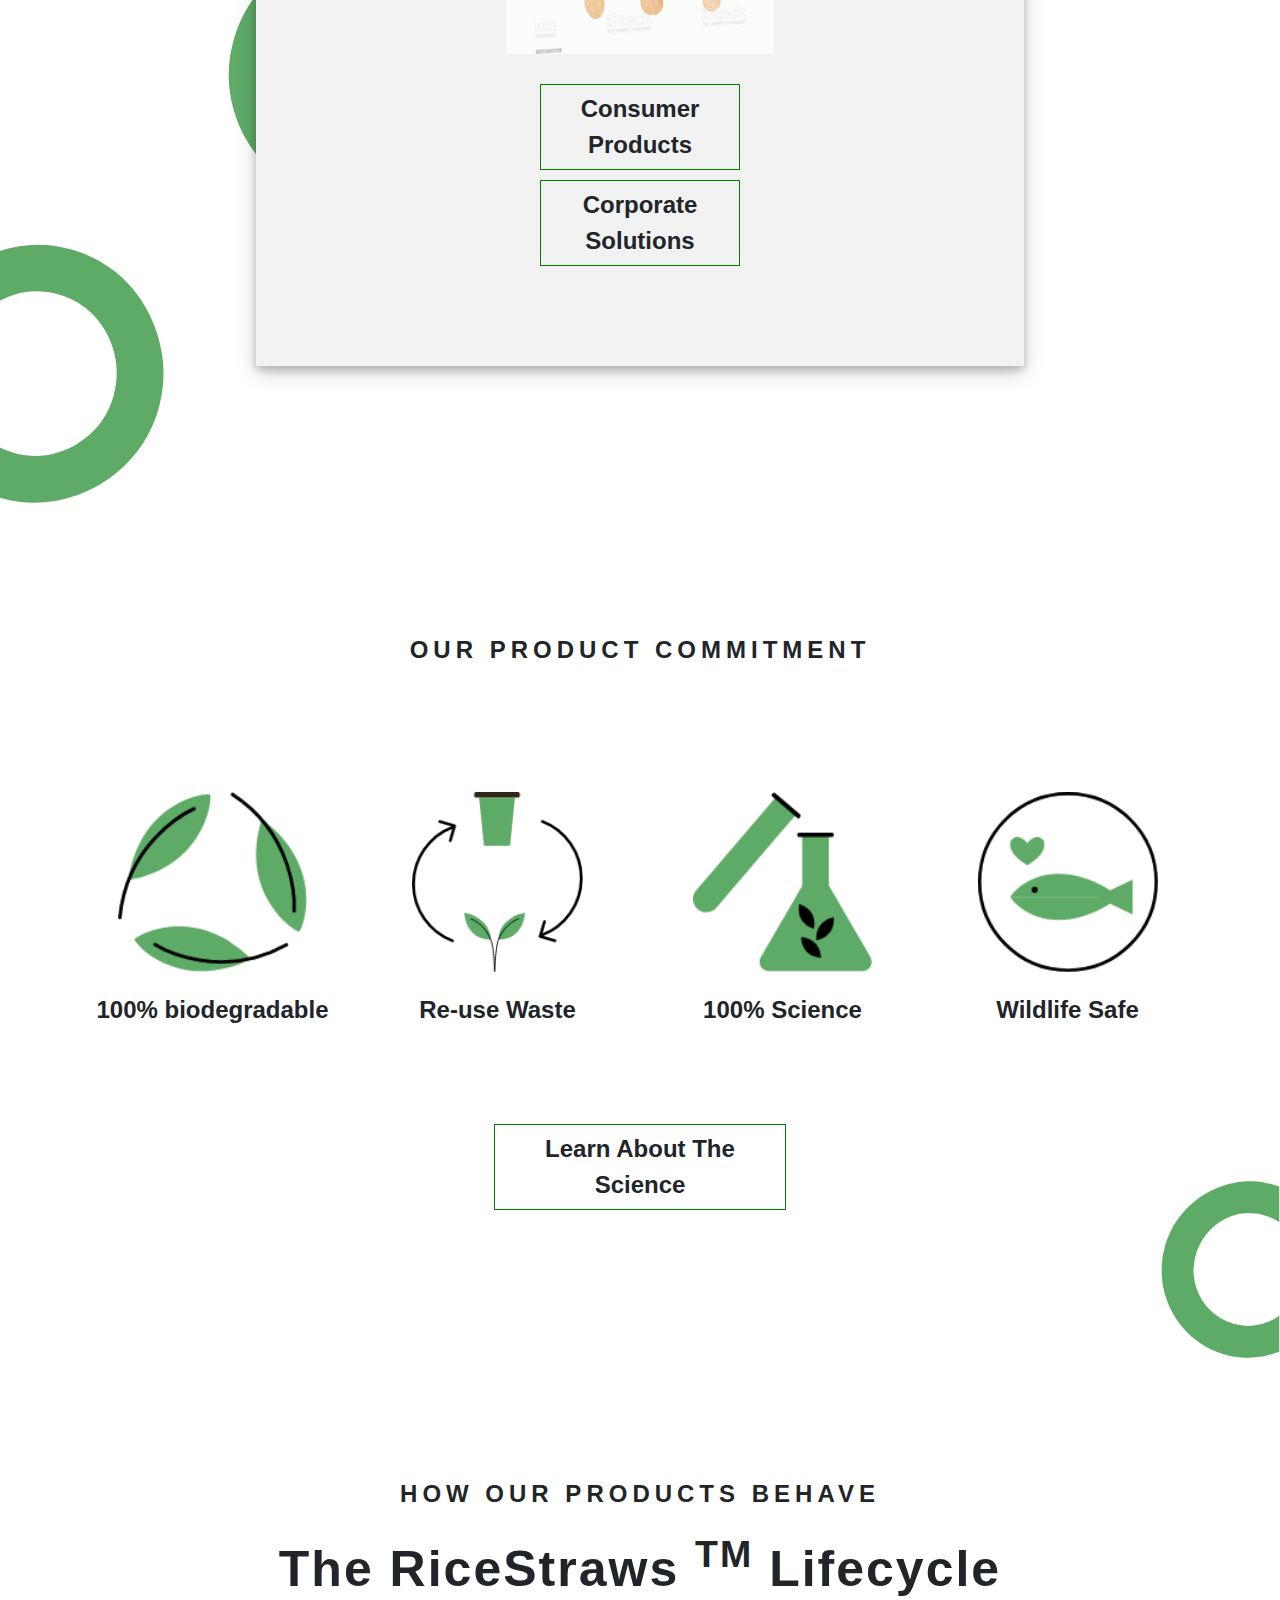
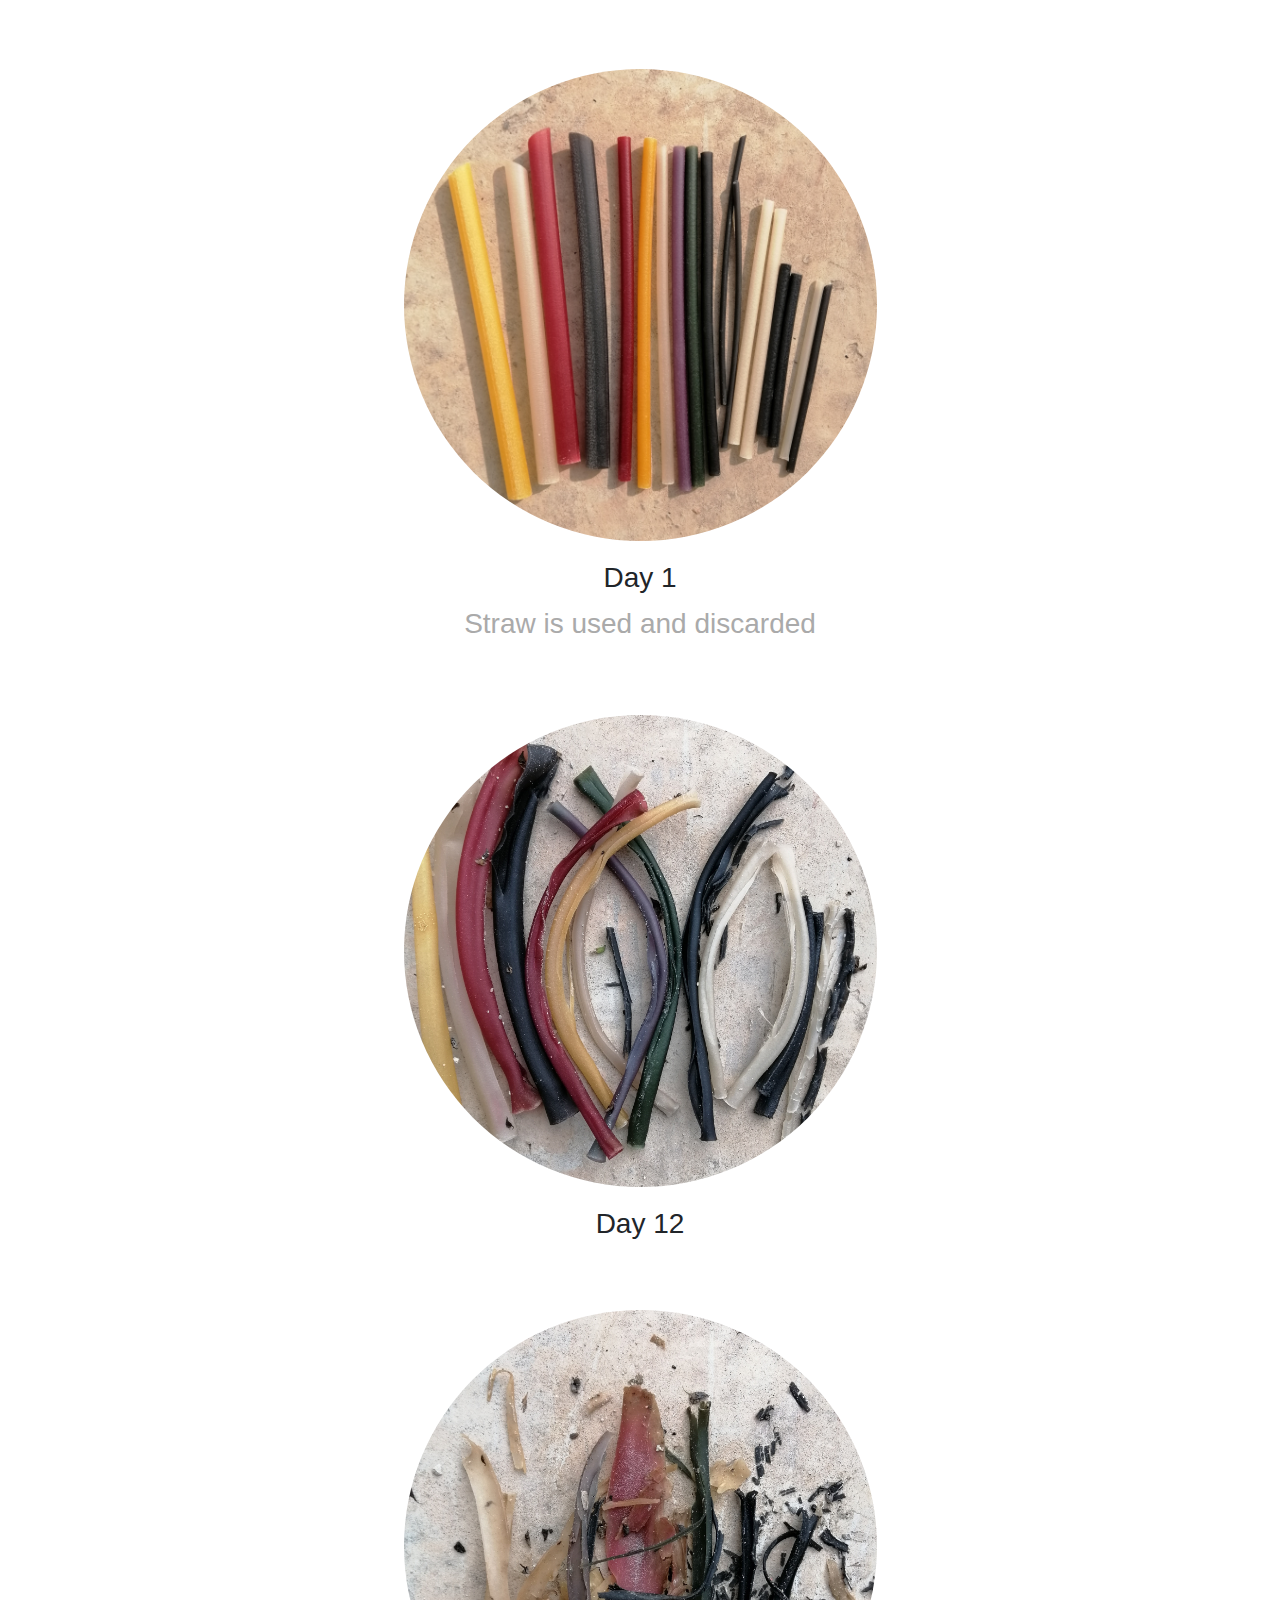
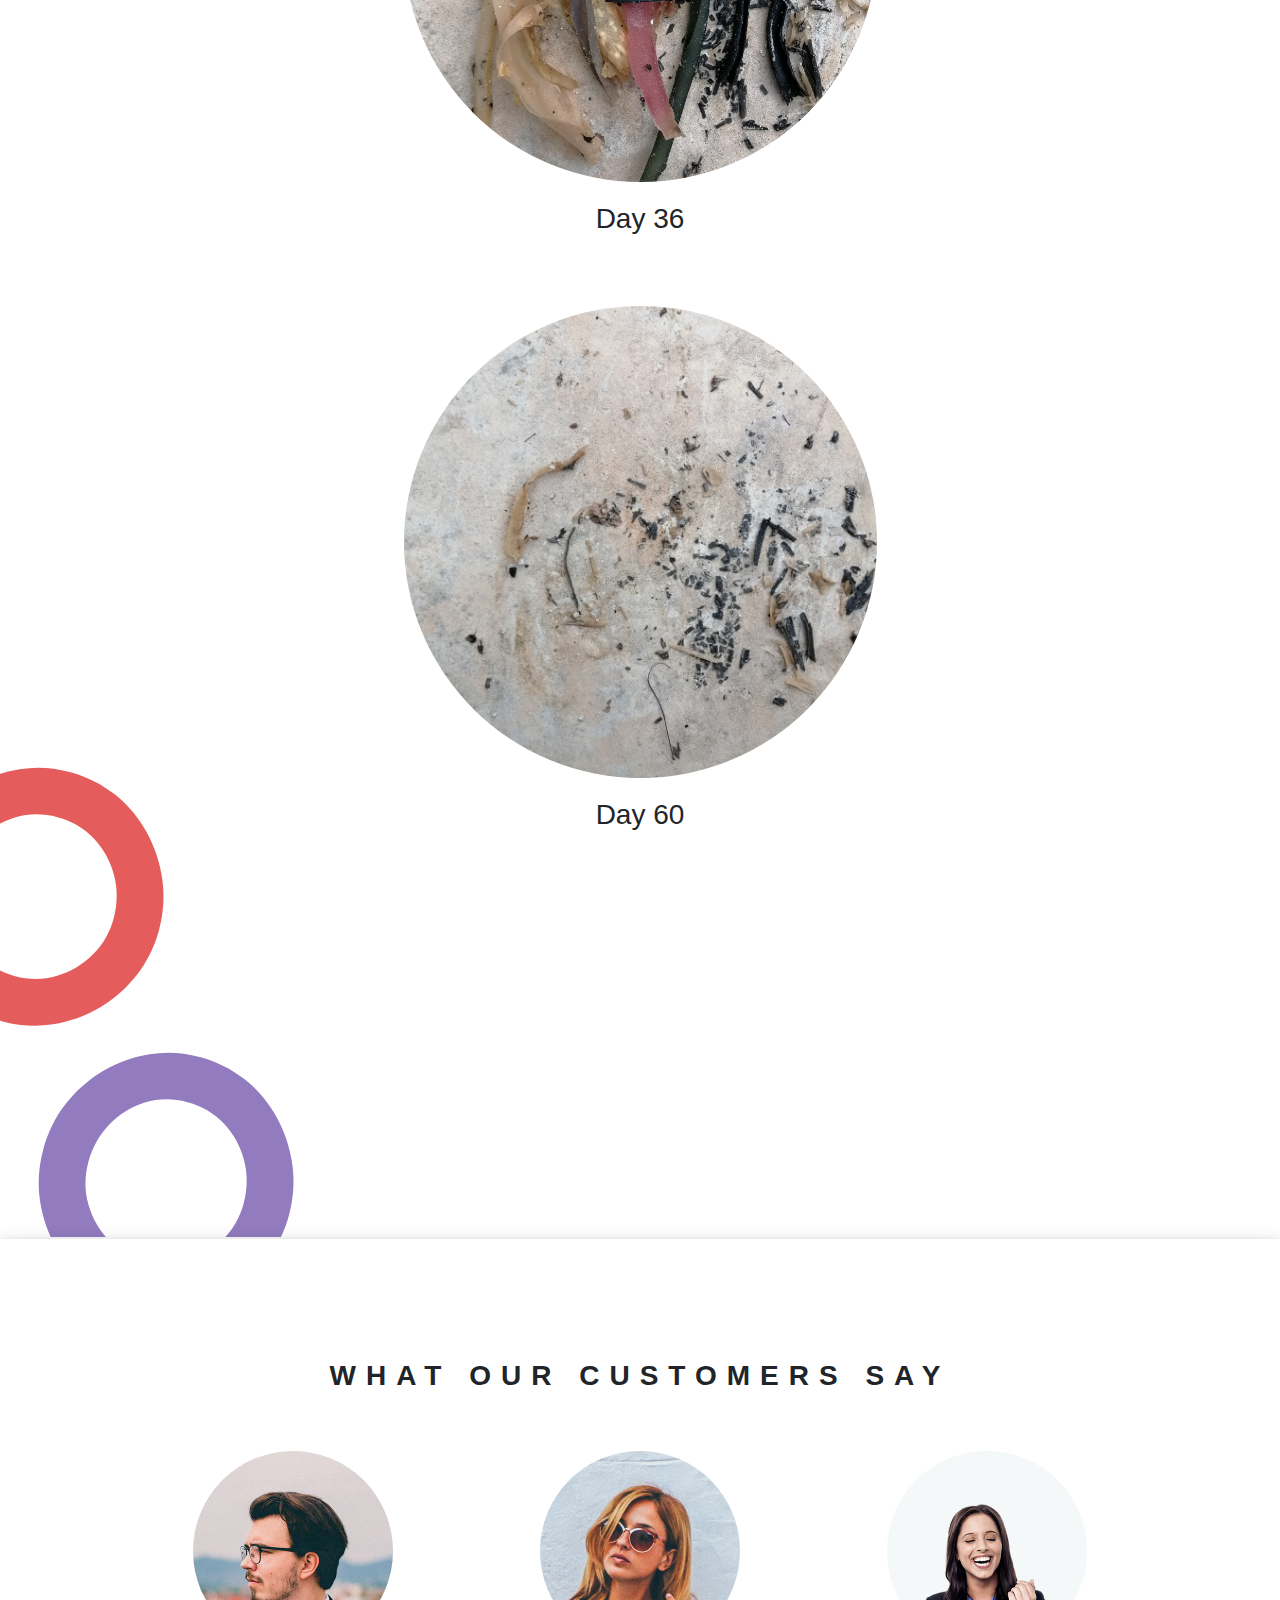
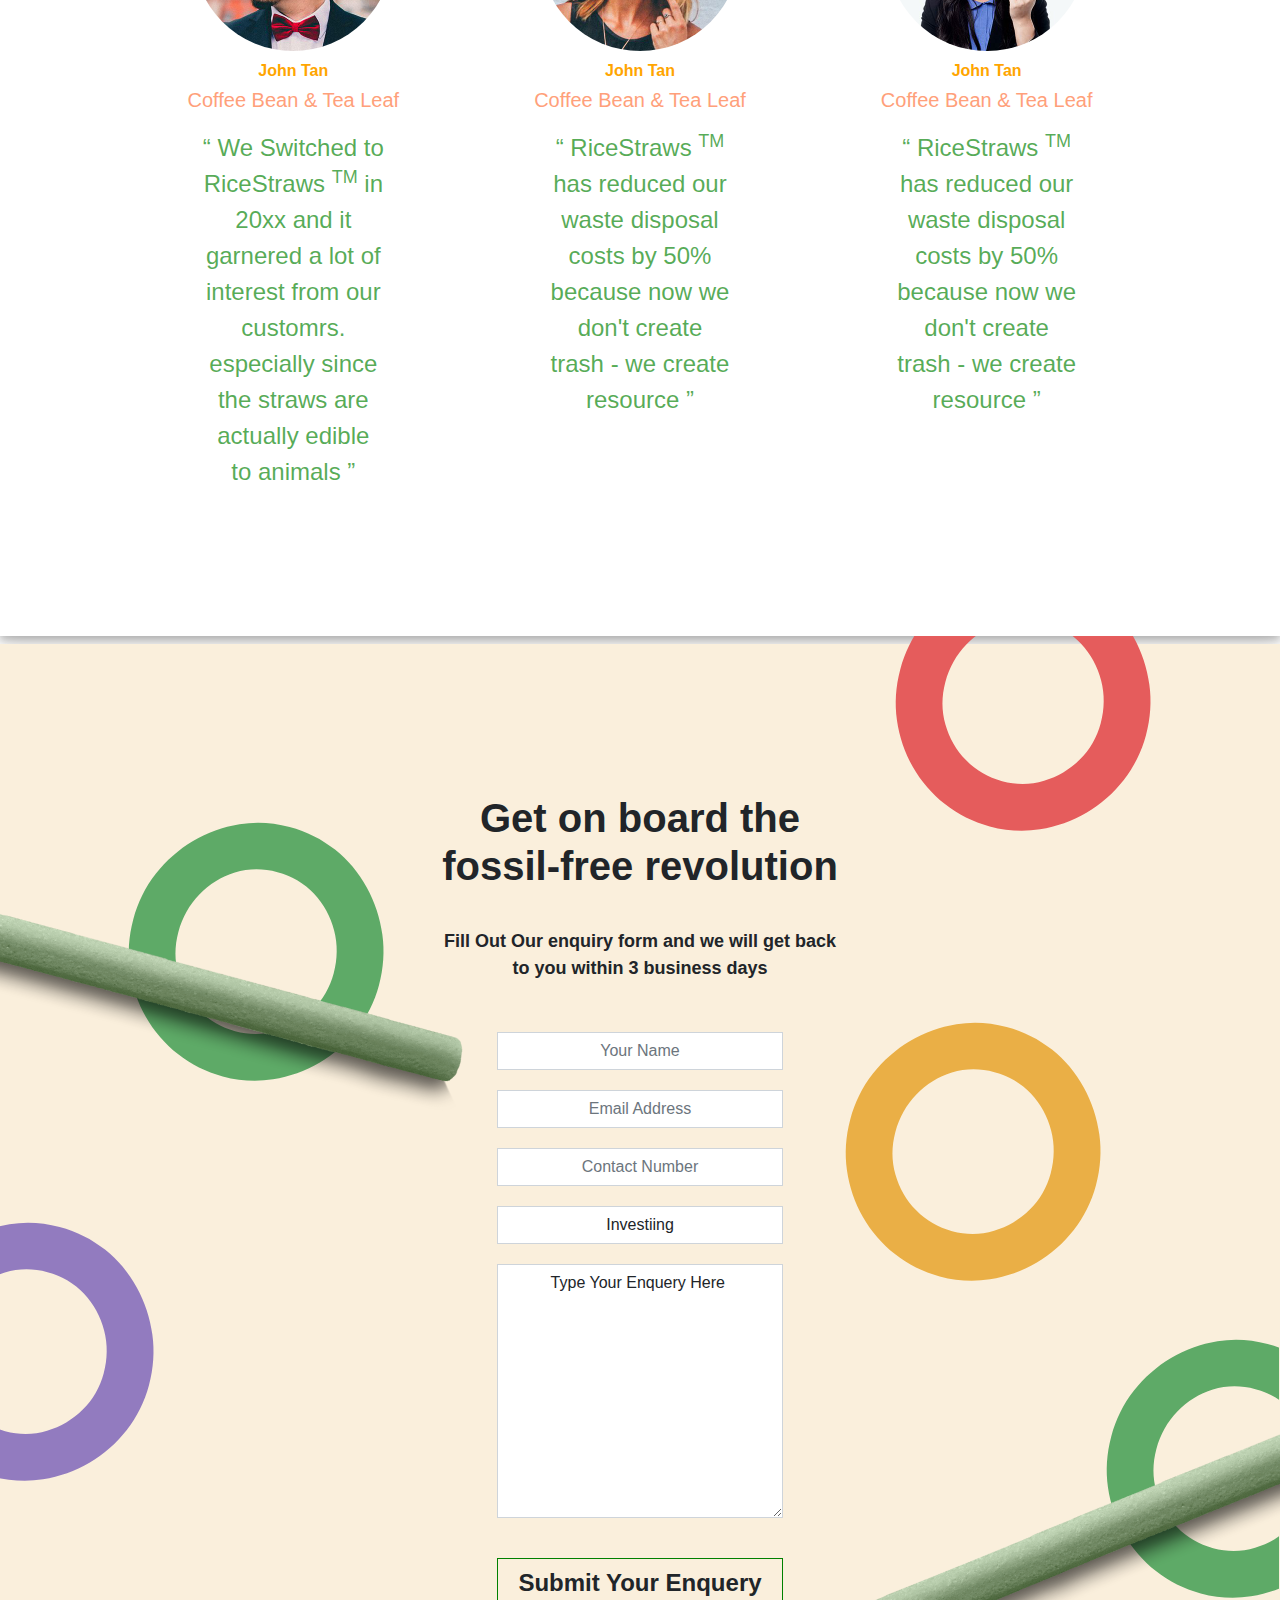
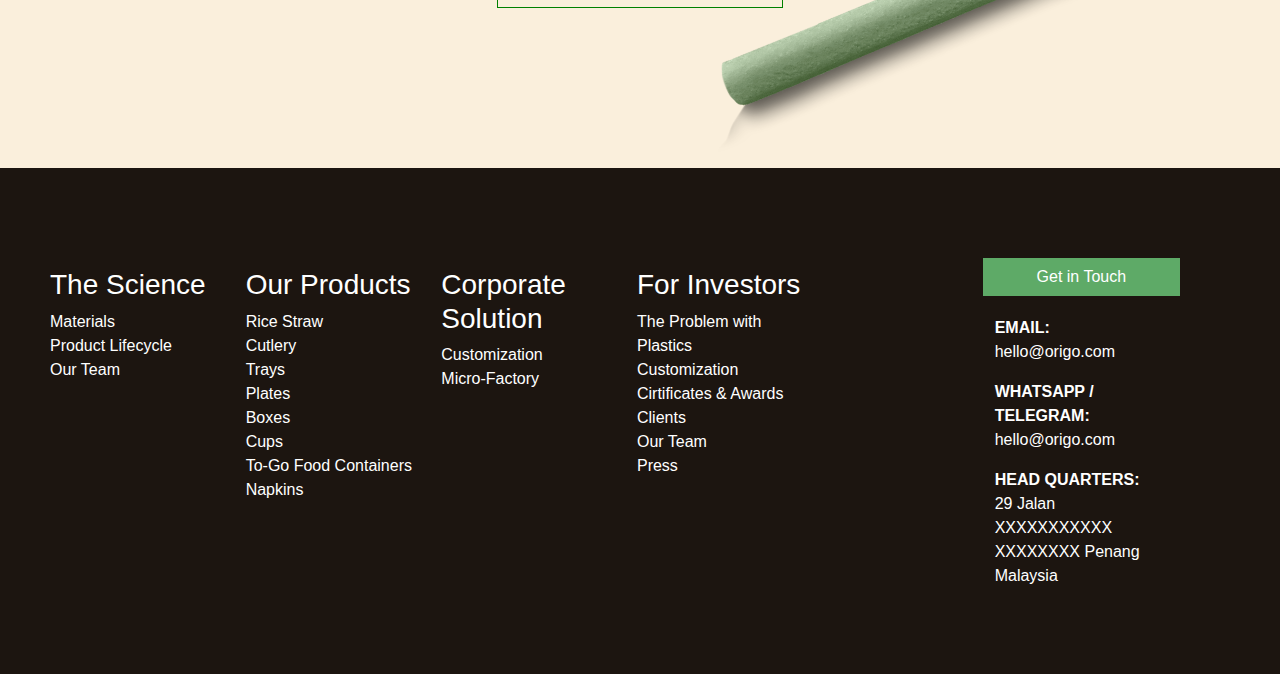
==== commit 80f5e231: "Apply dark mode" ====
--- a/index.html
+++ b/index.html
@@ -13,9 +13,9 @@
     <link rel="stylesheet" href="assets/css/responsive.css">
 </head>
 
-<body>
+<body class="dark">
     <!-------------------------------------------- Start Navbar ---------------------------------------------->
-    <nav class="navbar navbar-expand-lg navbar-light bg-light navbar-fixed-top">
+    <nav class="navbar navbar-expand-lg navbar-light bg-light navbar-fixed-top dark ">
         <div class="container-fluid">
             <button class="navbar-toggler" type="button" data-bs-toggle="collapse" data-bs-target="#navbarTogglerDemo03"
                 aria-controls="navbarTogglerDemo03" aria-expanded="false" aria-label="Toggle navigation">
@@ -29,16 +29,16 @@
                     <div class="row">
                         <div class="col-lg-2"></div>
                         <div class="col-lg-2">
-                            <a class="nav-link" aria-current="page" href="#">The Science </a>
+                            <a class="nav-link dark" aria-current="page" href="science.html">The Science </a>
                         </div>
                         <div class="col-lg-2">
-                            <a class="nav-link" href="product.html">Our Products</a>
+                            <a class="nav-link dark" href="product.html">Our Products</a>
                         </div>
                         <div class="col-lg-2">
-                            <a class="nav-link" href="#">For Businesses</a>
+                            <a class="nav-link dark" href="bussiness.html">For Businesses</a>
                         </div>
                         <div class="col-lg-2">
-                            <a class="nav-link" href="#">For Investors</a>
+                            <a class="nav-link dark" href="investor.html">For Investors</a>
                         </div>
                         <div class="col-lg-2 text-right"></div>
                     </div>
@@ -47,6 +47,10 @@
                     <p>100% Biodegradable</p>
                     <p>100% Science</p>
                 </div>
+                <div class="mode" status="1" onclick="darkMode(document.getElementById('viewMode').value)">
+                    Dark Mode
+                </div>
+                <input type="hidden" name="" id="viewMode" value="1">
             </div>
         </div>
     </nav>
@@ -73,23 +77,23 @@
         <img src="assets/img/gray_line.png" id="gray_line_1" alt="">
     </section>
 
-    <section class="about">
-        <div class="content">
+    <section class="about ">
+        <div class="content brown">
             <h3 class="about_title">ABOUT US</h3>
-            <h2 class="about_subtitle">Origo is Latin for return to origin.</h2>
-            <p>We Make disposable food-grade</p>
-            <p>products that last just as long as you</p>
-            <p>need. Then they biodegrade - </p>
-            <p>completely and naturally.</p>
+            <h2 class="about_subtitle light">Origo is Latin for return to origin.</h2>
+            <p class="light">We Make disposable food-grade</p>
+            <p class="light">products that last just as long as you</p>
+            <p class="light">need. Then they biodegrade - </p>
+            <p class="light">completely and naturally.</p>
             <div class="about-img">
                 <img src="assets/img/animation_disintegrate1.png" class="img img-responsive" alt="">
             </div>
             <div class="about-btns">
-                <a href="" class="btn custom-btn">
+                <a href="" class="btn custom-btn light">
                     Consumer Products
                 </a>
                 <br>
-                <a href="" class="btn custom-btn">
+                <a href="" class="btn custom-btn light">
                     Corporate Solutions
                 </a>
             </div>
@@ -121,7 +125,7 @@
                 </div>
             </div>
             <div class="product-btn text-center">
-                <a href="" class="btn custom-btn">
+                <a href="" class="btn custom-btn light">
                     Learn About The Science
                 </a>
             </div>
@@ -159,7 +163,7 @@
     </section>
 
 
-    <section class="team">
+    <section class="team brown">
         <h4 class="text-center">WHAT OUR CUSTOMERS SAY</h4>
         <div class="container  text-center">
             <div class="row">
@@ -206,7 +210,7 @@
         </div>
     </section>
 
-    <section class="contact">
+    <section class="contact dark">
         <img src="assets/img/half_left_green.png" id="contact_green_line_2" alt="">
         <img src="assets/img/purple_circle.png" id="contact_pruple_1" alt="">
         <img src="assets/img/green_circle.png" id="contact_green_2"alt="">
@@ -227,7 +231,7 @@
                     </select>
                     <textarea class="form-control custom-input"  cols="30" rows="10">Type Your Enquery Here 
                     </textarea>
-                    <button class="btn custom-btn">
+                    <button class="btn custom-btn light">
                         Submit Your Enquery
                     </button>
                 </form>
--- a/assets/css/style.css
+++ b/assets/css/style.css
@@ -5,6 +5,8 @@
     box-sizing: border-box;
 }
 
+
+
 /* Navbar */
 .nav-link{
     cursor: pointer;
@@ -26,7 +28,7 @@
 }
 
 .navbar{
-    background: #fff !important;
+    background: #fff;
     border-bottom: 1px solid rgba(109, 121, 121, 0.267);
 }
 
@@ -76,7 +78,7 @@
     font-size: 32px;
     margin: 0;
     padding: 0;
-    color: black !important;
+    color: black;
     margin-bottom: -5px;
 }
 
@@ -292,6 +294,92 @@
     font-size: 55px;
 }
 
+.science_item_1{
+    padding-right: 40%;
+    font-weight: bold;
+    font-size: 40px;
+}
+
+.science_item_2{
+    padding-right: 40%;
+    font-size: 42px;
+}
+
+.science-info .row{
+    margin: 10px;
+}
+
+.science-info{
+    margin: 130px 0px;
+}
+
+
+.invented{
+    background-color: rgb(250, 239, 220);
+    padding: 120px 10px;
+}
+
+.invented .number{
+    font-size: 12vh;
+    font-weight: bold;
+    color: rgb(146, 123, 191);
+}
+
+.invented .number_sub{
+    margin-left: 350px;
+}
+
+.invented .number_sub h2{
+    font-size: 40px;
+    font-weight: bold;
+    color: rgb(146, 123, 191);
+}
+
+.invented .part_2 .number, .invented .part_2 .number_sub h2{
+    color: rgb(94, 170, 103);
+}
+
+
+.product_lifecycle .content{
+    width: 40%;
+    padding: 120px 10px;
+}
+
+.btn-content{
+    width: 70% !important;
+}
+
+.product_lifecycle .content h2{
+    letter-spacing: 8px;
+    font-size: 20px;
+    font-weight: bold;
+}
+
+.product_lifecycle .content h1{
+    font-size: 32px;
+    margin: 30px 0px;
+    font-weight: bold;
+}
+
+.product_lifecycle .content p{
+    padding-right: 100px;
+    font-weight: bold;
+    margin-bottom: 50px;
+}
+
+.product_vedio .content{
+    background-color: rgb(221, 221, 221);
+    padding: 80px;
+    height: 650px;
+}
+
+.product_vedio .content h1{
+    color: rgb(94, 170, 103);
+    font-size: 8vh;
+    font-weight: bolder;
+}
+
+
 
 
 
@@ -446,6 +534,160 @@
 }
 
 
+/* Investor Page */
+
+.investor-banner{
+    background-color: rgb(146, 123, 191);
+    height: 600px;
+}
+
+.investor-banner .content{
+    padding: 50px;
+    margin-top: 200px;
+}
+
+.investor-banner .content h1{
+    font-size: 7vh;
+    font-weight: bolder;
+}
+
+.invest-about{
+    padding: 80px 10px;
+}
+
+.invest-about h1{
+    font-weight: bold;
+    margin: 70px 0px;
+}
+
+.invest-about .invest-item h2{
+    letter-spacing: 7px;
+    font-weight: bold;
+    font-size: 24px;
+}
+
+.invest-about .invest-item p{
+    padding-right: 80px;
+    font-weight: bold;
+}
+
+.invest-capablities .img-group div img{
+    width: 95%;
+}
+
+.invest-capablities .content{
+    padding: 80px 30px;
+}
+
+.invest-capablities .content h2{
+    font-weight: bold;
+    letter-spacing: 8px;
+    font-size: 20px;
+}
+
+.invest-capablities .content h1{
+    font-weight: bolder;
+    margin: 20px 0px;
+}
+
+.invest-capablities .content p{
+    font-size: 24px;
+    margin: 20px 0px;
+}
+
+.clients{
+    margin: 200px 10px;
+}
+
+.clients h2{
+    letter-spacing: 8px;
+    font-size: 24px;
+    margin: 50px 0px;
+    font-weight: bold;
+}
+
+.clients .clients-logo .row{
+    margin: 20px 0px;
+    vertical-align: center;
+}
+
+.management-team{
+    padding: 180px 50px;
+    background-color: rgb(242 , 242, 242);
+}
+
+.management-team .content{
+    text-align: center;
+}
+
+.management-team .content .team-img img{
+    border-radius: 50%;
+}
+
+.management-team .content .team-name{
+    font-weight: bold;
+    margin: 10px;
+}
+
+.management-team .content h3{
+    font-size: 20px;
+    font-weight: bold;
+}
+
+.management-team .content p{
+    padding: 10px 50px;
+    font-weight: bold;
+    font-size: 18px;
+}
+
+.management-team .main-title{
+    letter-spacing: 12px;
+    font-weight: 20px;
+    text-align: center;
+    font-weight: bold;
+    margin-bottom: 100px;
+}
+
+.prees-section{
+    padding: 100px 10px;
+}
+
+.prees-section h3{
+    letter-spacing: 5px;
+    font-weight: bold;
+    margin: 50px 0px;
+}
+
+.prees-section .content .press-img img{
+    width: 100%;
+}
+
+.prees-section .content .content-date{
+    font-weight: bold;
+    color: #888;
+    margin: 20px 0px;
+}
+
+.prees-section .content h2{
+    font-weight: bold;
+    font-size: 30px;
+}
+
+.prees-section .content p{
+    padding-right: 20px;
+    font-size: 18px;
+    margin: 30px 0px;
+}
+
+.prees-section .content{
+    border-bottom: 2px solid #aaa;
+}
+
+
+.mode{
+    cursor: pointer;
+    padding-right: 20px;
+}
 
 
 #pruple_circle_1{
@@ -612,4 +854,23 @@
     left: 0px;
     z-index: 99;
     margin-top: -50px;
+}
+
+
+
+
+
+
+.primary-dark-color{
+    background: rgb(28, 21, 16) !important;
+    color: white !important;
+}
+
+.secondary-dark-color{
+    background-color: rgb(47, 37, 27) !important;
+    color: white !important;
+}
+
+.light-color{
+    color: #fff !important;
 }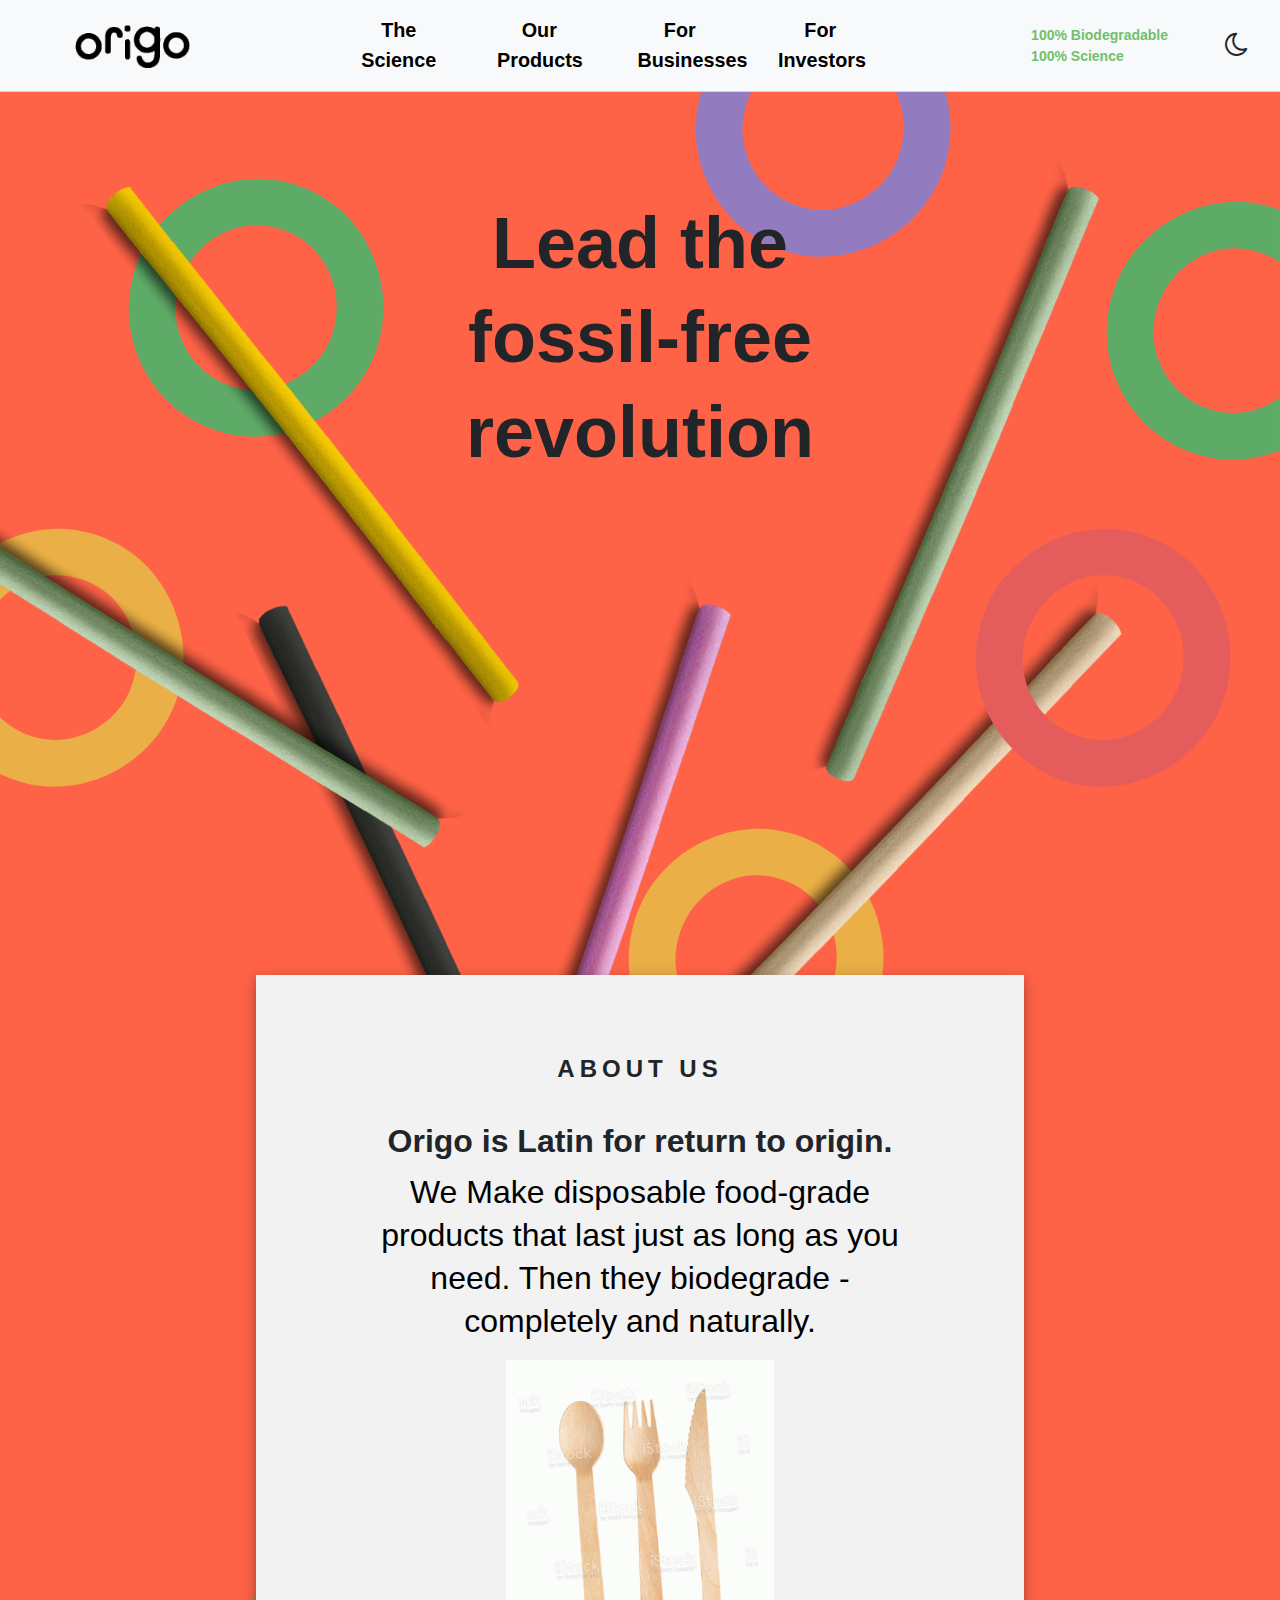
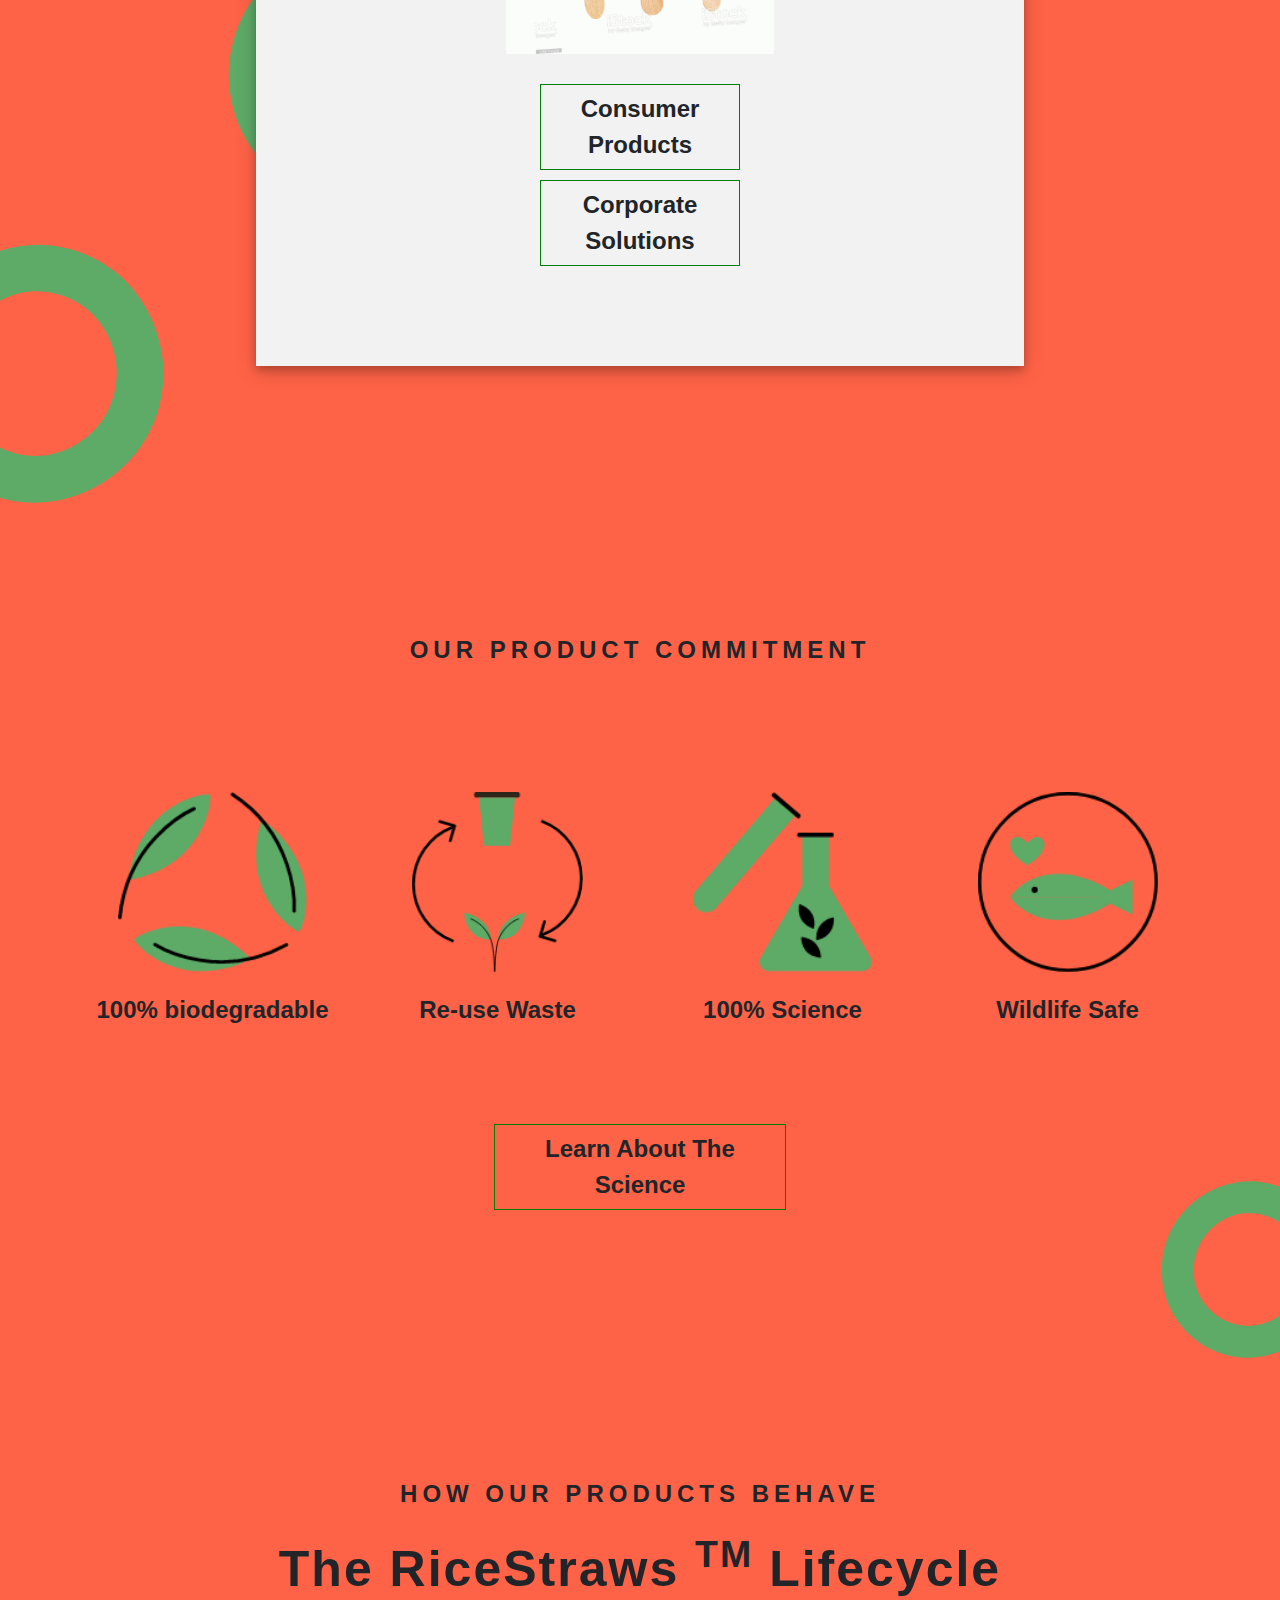
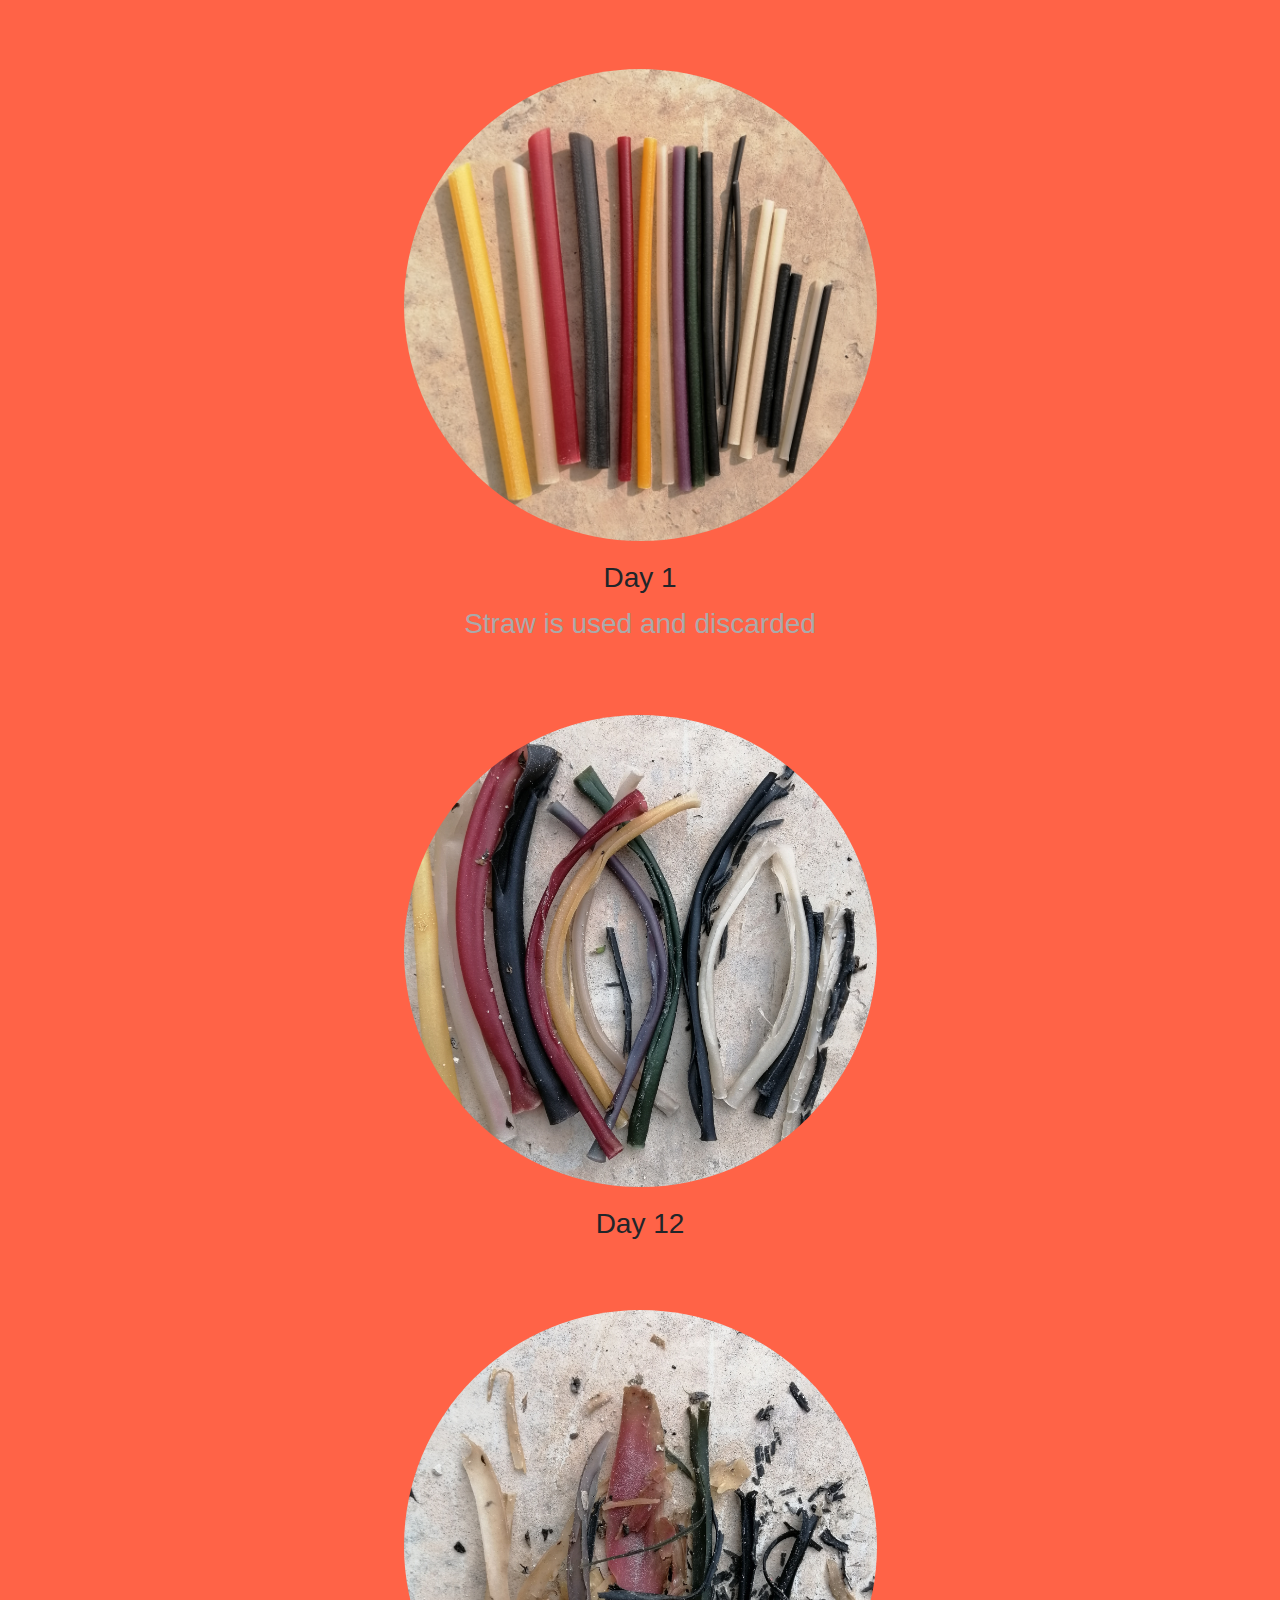
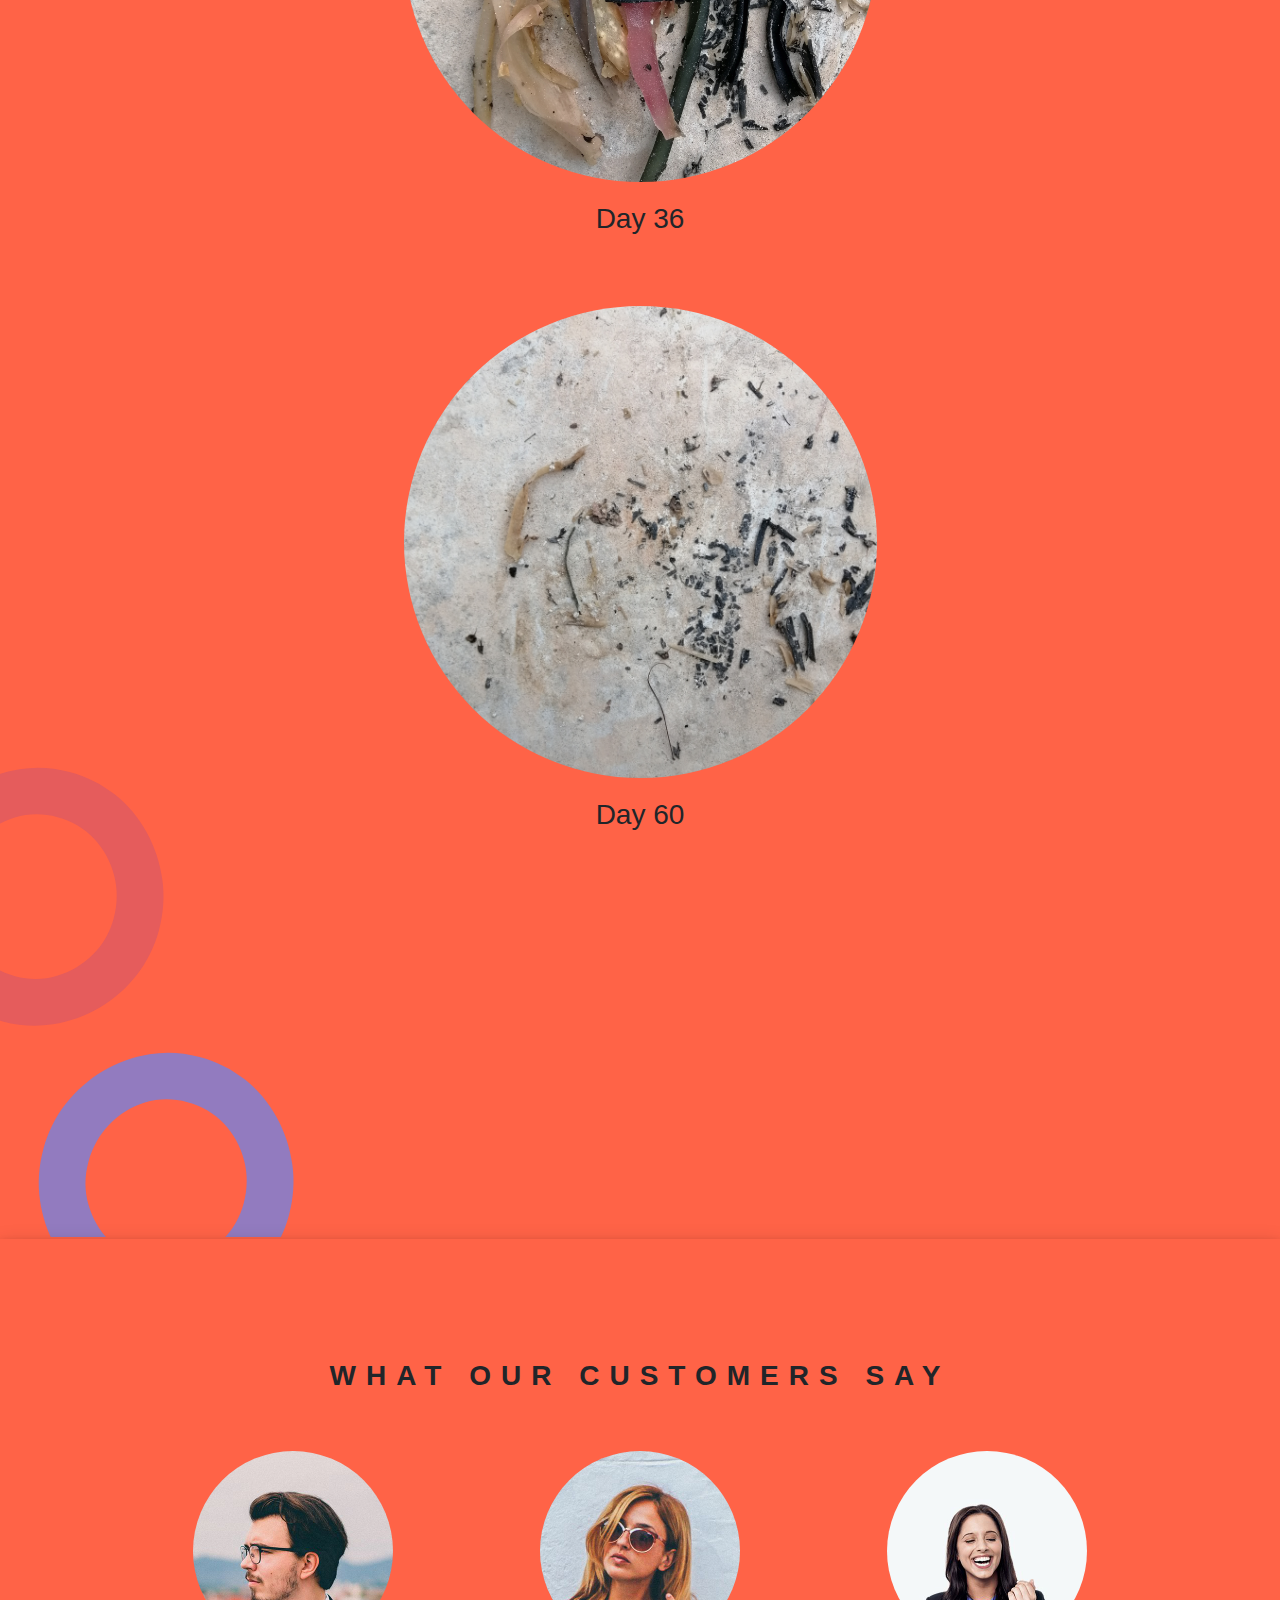
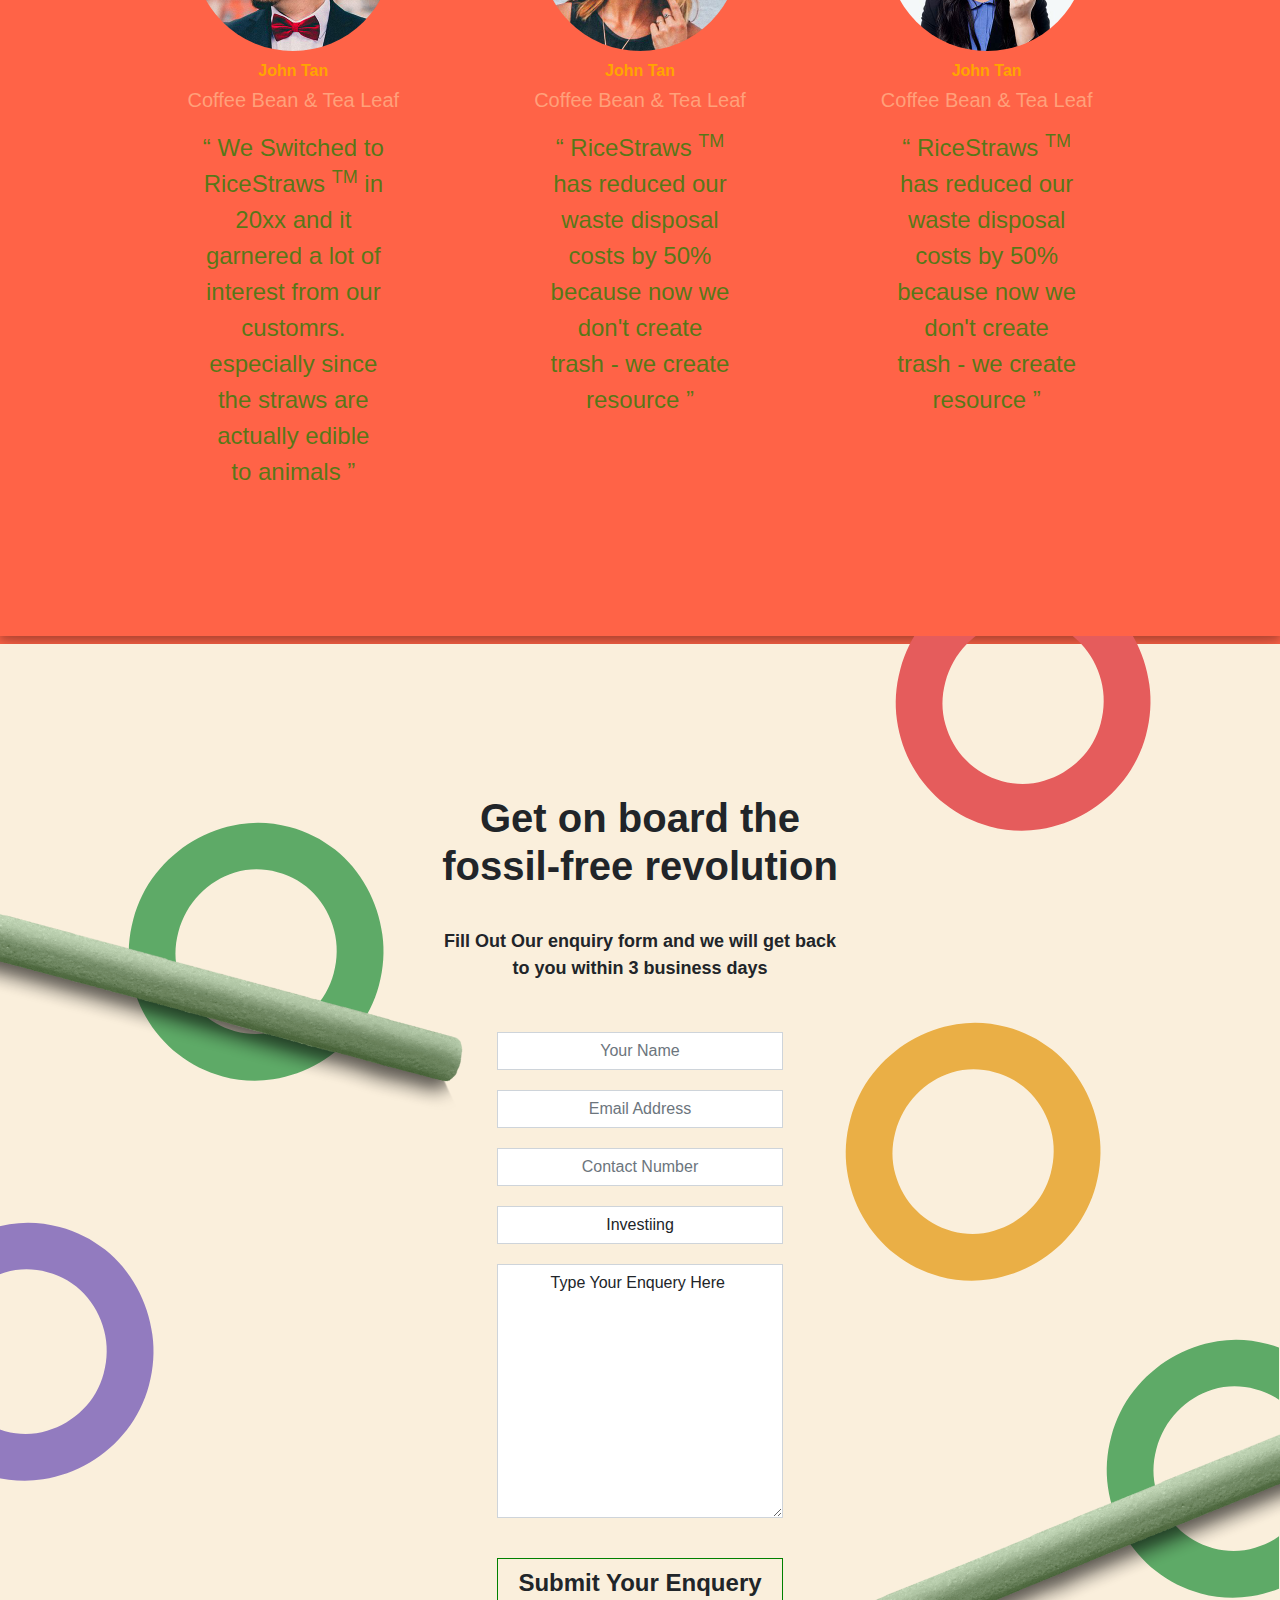
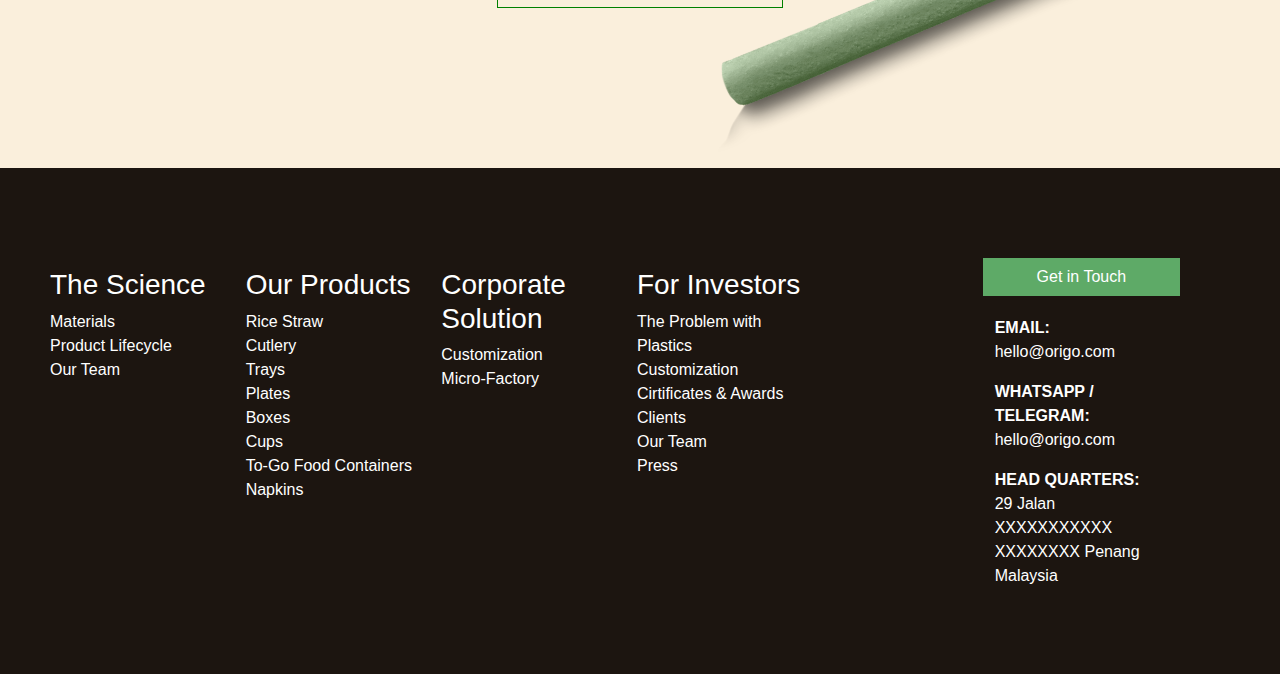
==== commit 7cdd46ca: "apply darkmode" ====
--- a/index.html
+++ b/index.html
@@ -5,11 +5,11 @@
     <title>Origo</title>
     <meta charset="utf-8">
     <meta name="viewport" content="width=device-width, initial-scale=1">
-
     <!-- Bootstrap CSS -->
     <link rel="stylesheet" href="assets/css/bootstrap.min.css">
     <!-- Custom CSS -->
     <link rel="stylesheet" href="assets/css/style.css">
+    <link rel="stylesheet" type="text/css" href="fonts/font-awesome/css/font-awesome.min.css">
     <link rel="stylesheet" href="assets/css/responsive.css">
 </head>
 
@@ -29,16 +29,16 @@
                     <div class="row">
                         <div class="col-lg-2"></div>
                         <div class="col-lg-2">
-                            <a class="nav-link dark" aria-current="page" href="science.html">The Science </a>
+                            <a class="nav-link" aria-current="page" href="science.html">The Science </a>
                         </div>
                         <div class="col-lg-2">
-                            <a class="nav-link dark" href="product.html">Our Products</a>
+                            <a class="nav-link" href="product.html">Our Products</a>
                         </div>
                         <div class="col-lg-2">
-                            <a class="nav-link dark" href="bussiness.html">For Businesses</a>
+                            <a class="nav-link" href="bussiness.html">For Businesses</a>
                         </div>
                         <div class="col-lg-2">
-                            <a class="nav-link dark" href="investor.html">For Investors</a>
+                            <a class="nav-link" href="investor.html">For Investors</a>
                         </div>
                         <div class="col-lg-2 text-right"></div>
                     </div>
@@ -47,10 +47,11 @@
                     <p>100% Biodegradable</p>
                     <p>100% Science</p>
                 </div>
-                <div class="mode" status="1" onclick="darkMode(document.getElementById('viewMode').value)">
-                    Dark Mode
-                </div>
-                <input type="hidden" name="" id="viewMode" value="1">
+                <span id="status">
+                    <div class="mode" onclick="darkMode()">
+                        <i class="fa fa-moon-o"></i>
+                    </div>
+                </span>
             </div>
         </div>
     </nav>
--- a/assets/css/style.css
+++ b/assets/css/style.css
@@ -278,7 +278,7 @@
 /* The Science Page */
 
 .science_banner{
-    min-height: 600px;
+    height: 600px;
     width: 100%;
     background-color: rgb(94, 170, 103);
     margin-top: 70px;
@@ -342,7 +342,7 @@
 
 .product_lifecycle .content{
     width: 40%;
-    padding: 120px 10px;
+    padding: 120px 10px 10px;
 }
 
 .btn-content{
@@ -389,7 +389,7 @@
 
 .menu{
     background-color: rgb(242, 242, 242);
-    z-index: 99 !important;
+    z-index: 100 !important;
     position: relative;
     top: 70px;
 }
@@ -433,7 +433,7 @@
 
 .product-category{
     width: 100%;
-    margin-top: 100px;
+    padding-top: 100px;
     text-align: center;
 }
 
@@ -452,8 +452,8 @@
 }
 
 .product-list{
-    margin-top: 100px;
-    margin-bottom: 100px;
+    padding-top: 100px;
+    padding-bottom: 100px;
 }
 
 .product-list .row{
@@ -543,7 +543,7 @@
 
 .investor-banner .content{
     padding: 50px;
-    margin-top: 200px;
+    padding-top: 200px;
 }
 
 .investor-banner .content h1{
@@ -569,6 +569,10 @@
 .invest-about .invest-item p{
     padding-right: 80px;
     font-weight: bold;
+}
+
+.invest-capablities{
+    padding: 150px 0px;
 }
 
 .invest-capablities .img-group div img{
@@ -596,7 +600,7 @@
 }
 
 .clients{
-    margin: 200px 10px;
+    padding: 70px 10px;
 }
 
 .clients h2{
@@ -611,6 +615,12 @@
     vertical-align: center;
 }
 
+.clients .clients-logo img{
+    width: 100px;
+    height: 100px;
+    margin: 2px;
+}
+
 .management-team{
     padding: 180px 50px;
     background-color: rgb(242 , 242, 242);
@@ -622,6 +632,7 @@
 
 .management-team .content .team-img img{
     border-radius: 50%;
+    width: 100%;
 }
 
 .management-team .content .team-name{
@@ -689,6 +700,10 @@
     padding-right: 20px;
 }
 
+.mode i{
+    font-size: 27px;
+}
+
 
 #pruple_circle_1{
     position: absolute;
@@ -857,7 +872,9 @@
 }
 
 
-
+.primary-dark-color .nav-link{
+    color: white !important;
+}
 
 
 
@@ -873,4 +890,350 @@
 
 .light-color{
     color: #fff !important;
-}+}
+
+
+.sub-item-active{
+    color: rebeccapurple;
+}
+
+#science_top_ban{
+    position: absolute;
+    width: 40%;
+    top: 0;
+}
+
+#banner_orange_circle{
+    position: absolute;
+    top: 0;
+    left: -120px;
+}
+
+#banner_red_circle{
+    position: absolute;
+    right: 650px;
+    top: 500px;
+    z-index: 99;
+}
+
+#banner_purple_circle{
+    position: absolute;
+    right: 100px;
+    top: 0;
+    z-index: 99;
+}
+
+#invent_purple_circle{
+    position: absolute;
+    right: 100px;
+    margin-top: -230px;
+}
+
+#invent_orange_circle{
+    position: absolute;
+    right: 200px;
+    margin-top: -280px;
+}
+
+#invent_red_circle{
+    position: absolute;
+    right: 0;
+    margin-top: -150px;
+}
+
+#invent_green_circle{
+    position: absolute;
+    right: 0;
+    margin-top: -250px;
+}
+
+#product_purple_circle_2{
+    position: absolute;
+    right: 0;
+    top: 70px;
+}
+
+#product_purple_circle_1{
+    position: absolute;
+    top: 150px;
+}
+
+#product_green_circle{
+    position: absolute;
+    right: 150px;
+    margin-top: -140px;
+}
+
+#business_green_circle_1{
+    position: absolute;
+    right: 0;
+    margin-top: 100px;
+}
+
+#business_purple_circle{
+    position: absolute;
+    right: 200px;
+    margin-top: -220px;
+}
+
+
+#business_orange_circle{
+    position: absolute;
+    left: -150px;
+    margin-top: 200px;
+}
+
+#business_red_circle{
+    position: absolute;
+    right: 250px;
+    margin-top: -100px;
+    z-index: -999;
+}
+
+#business_green_circle{
+    position: absolute;
+    left: 250px;
+    margin-top: -200px;
+    z-index: -999;
+}
+
+#business_orange_circle_2{
+    position: absolute;
+    top: -30px;
+    left: -150px;
+}
+
+
+/*Invest*/
+.invest-img{
+    width: 500px;
+    position: absolute;
+    margin-top: 300px;
+    margin-left: 100px;
+}
+
+#invest_red_circle{
+    position: absolute;
+    right: 100px;
+    top: 100px;
+}
+
+#banner_green_circle{
+    position: absolute;
+    margin-top: 170px;
+    z-index: 99;
+    right: 680px;
+}
+
+#invest_circle_circle{
+    position: absolute;
+    right: 180px;
+    margin-top: 10px;
+}
+
+#purple_circle_1{
+    position: absolute;
+    left: 670px;
+    margin-top: -220px;
+    z-index: -99;
+}
+
+#invest_red_circle_1{
+    position: absolute;
+    left: 220px;
+    margin-top: -130px;
+    z-index: -99;
+}
+
+#green_circle_3{
+    position: absolute;
+    left: 100px;
+    margin-top: -160px;
+}
+
+#purple_circle_quar{
+    position: absolute;
+    right: 0;
+}
+
+#half_red_circle{
+    position: absolute;
+    right: 0;
+    margin-top: 250px;
+}
+
+#green_circle_4{
+    position: absolute;
+    right: 200px;
+    z-index: -99;
+}
+
+
+.certificate{
+    padding-top: 150px;
+}
+
+.certificate .content h1{
+    letter-spacing: 8px;
+    font-weight: bolder;
+    font-size: 26px;
+    text-transform: uppercase;
+    text-align: left;
+    padding-top: 30px;
+}
+
+.certificate .img-content{
+    text-align: center;
+    margin-top: 10px;
+}
+
+.certificate .img-content img{
+    margin: 10px;
+}
+
+.certificate .certify-content{
+    padding-top: 20px;
+    text-align: center;
+}
+
+#rice_huck{
+    position: absolute;
+    width: 600px;
+    margin-top: -150px;
+    margin-left: 150px;
+}
+
+#rice_huck_2{
+    position: absolute;
+}
+
+#rice_huck_3{
+    position: absolute;
+    margin-top: 250px;
+    margin-left: 250px;
+    z-index: 99;
+}
+
+#oval_1{
+    position: absolute;
+    transform: rotate(50deg)
+}
+
+#oval_2{
+    position: absolute;
+    transform: rotate(50deg);
+    margin-top: 300px;
+    right: 100px;
+}
+
+#oval_3{
+    position: absolute;
+    transform: rotate(-40deg);
+    margin-top: 400px;
+    right: 350px;
+}
+
+#product_oval_1{
+    position: absolute;
+    width: 700px;
+    transform: rotate(45deg);
+    margin-top: 120px;
+    margin-left: 90px;
+}
+
+
+.abs{
+    position: absolute;
+}
+
+#invent_black_line{
+    right: 0px;
+    margin-top: -650px;
+}
+
+#invent_green_line{
+    right: 0px;
+    margin-top: -555px;
+}
+
+#invent_gray_line{
+    right: 0px;
+    margin-top: -500px;
+}
+
+#invent_pink_line{
+    right: 0px;
+    margin-top: -400px;
+}
+
+#invent_yellow_line{
+    right: 0px;
+    margin-top: -300px;
+}
+
+.plastic{
+    width: 100%;
+    padding: 70px 10px 120px;
+}
+
+.plastic .img img{
+    width: 80%;
+    margin: 30px auto;
+}
+
+#flower{
+    margin-top: -205px;
+}
+
+#fish{
+    right: 230px;
+    margin-top: -60px;
+}
+
+#heart{
+    right: 230px;
+    margin-top: -150px;
+}
+
+#play{
+    margin-left: 27%;
+    margin-top: 70px;
+}
+
+
+
+
+
+
+
+
+
+
+
+
+
+
+
+
+
+
+
+
+
+
+
+
+
+
+
+
+
+
+
+
+
+
+
+
+
+
--- a/assets/css/responsive.css
+++ b/assets/css/responsive.css
@@ -108,4 +108,297 @@
    .contact p{
     font-size: 16px;
    }
+}
+
+
+@media screen and (max-width: 1800px) {
+    body{
+        background-color: tomato !important;
+    }
+
+    .menu{
+        top: 90px;
+    }
+
+    .hidden-12{
+        display: none;
+    }
+    
+}
+
+
+
+@media screen and (max-width: 1000px) {
+    body{
+        background-color: dodgerblue !important;
+    }
+
+    .menu{
+        top: 70px;
+    }
+
+    .menu{
+        top: 70px;
+    }
+
+    .investor-banner .content h1{
+        font-size: 5vh;
+        text-align: center;
+    }
+
+    .invest-about h1{
+        text-align: center;
+    }
+
+    .invest-about .invest-item{
+        padding: 10px;
+        text-align: center;
+        margin: 10px 0px;
+    }
+
+    .invest-about .invest-item p{
+        padding: 0;
+        margin: 0;
+    }
+
+    .invest-capablities .img-group img{
+        width: 100%;
+        margin: 20px 0;
+    }
+
+    .invest-capablities .img-group{
+        padding: 0;
+        margin: 0;
+    }
+
+    .invest-capablities .content{
+        text-align: center;
+    }
+
+    .invest-capablities .content h1{
+        padding: 0;
+        margin: 0;
+        font-size: 20px;
+    }
+
+    .invest-capablities .content p{
+        text-align: center;
+        font-size: 16px;
+    }
+
+    .invest-capablities{
+        padding: 10px;
+        margin: 10px;
+    }
+
+    .clients h2{
+        text-align: center;
+        letter-spacing: 4px;
+        font-size: 24px;
+    }
+
+    .clients{
+        padding: 10px;
+        margin: 0px;
+    }
+
+    .management-team{
+        padding: 70px 5px;
+    }
+
+    .management-team .main-title{
+        font-size: 20px;
+        letter-spacing: 3px;
+    }
+
+    .management-team p{
+        padding: 0;
+        margin: 0;
+    }
+
+    .management-team .content{
+        margin: 20px 0px;
+    }
+
+    .certificate {
+        padding: 50px 10px;
+    }
+
+    .certificate .content h1{
+        text-align: center;
+        font-size: 25px;
+        letter-spacing: 5px;
+    }
+
+    .prees-section{
+        padding: 50px 10px;
+        text-align: center;
+    }
+
+    .prees-section h3{
+        text-align: center;
+    }
+
+    .prees-section .content{
+        margin: 20px 0px;
+    }
+
+    .custom-btn {
+        margin: 10px;
+        width: 300px !important;
+    }
+
+    footer{
+        text-align: left;
+    }
+
+    footer .footer-left div{
+        margin: 20px 0px;
+    }
+
+    footer .footer-right{
+        padding: 30px;
+        text-align: center;
+    }
+
+    .footer-btn{
+        width: 100px;
+        margin: 10px;
+    }
+}
+
+
+@media screen and (max-width: 400px) {
+    body{
+        background-color: yellowgreen !important;
+    }
+
+    .menu{
+        top: 70px;
+    }
+
+    .investor-banner .content h1{
+        font-size: 5vh;
+        text-align: center;
+    }
+
+    .invest-about h1{
+        text-align: center;
+    }
+
+    .invest-about .invest-item{
+        padding: 10px;
+        text-align: center;
+        margin: 10px 0px;
+    }
+
+    .invest-about .invest-item p{
+        padding: 0;
+        margin: 0;
+    }
+
+    .invest-capablities .img-group img{
+        width: 100%;
+        margin: 20px 0;
+    }
+
+    .invest-capablities .img-group{
+        padding: 0;
+        margin: 0;
+    }
+
+    .invest-capablities .content{
+        text-align: center;
+    }
+
+    .invest-capablities .content h1{
+        padding: 0;
+        margin: 0;
+        font-size: 20px;
+    }
+
+    .invest-capablities .content p{
+        text-align: center;
+        font-size: 16px;
+    }
+
+    .invest-capablities{
+        padding: 10px;
+        margin: 10px;
+    }
+
+    .clients h2{
+        text-align: center;
+        letter-spacing: 4px;
+        font-size: 24px;
+    }
+
+    .clients{
+        padding: 10px;
+        margin: 0px;
+    }
+
+    .management-team{
+        padding: 70px 5px;
+    }
+
+    .management-team .main-title{
+        font-size: 20px;
+        letter-spacing: 3px;
+    }
+
+    .management-team p{
+        padding: 0;
+        margin: 0;
+    }
+
+    .management-team .content{
+        margin: 20px 0px;
+    }
+
+    .certificate {
+        padding: 50px 10px;
+    }
+
+    .certificate .content h1{
+        text-align: center;
+        font-size: 25px;
+        letter-spacing: 5px;
+    }
+
+    .prees-section{
+        padding: 50px 10px;
+        text-align: center;
+    }
+
+    .prees-section h3{
+        text-align: center;
+    }
+
+    .prees-section .content{
+        margin: 20px 0px;
+    }
+
+    .custom-btn {
+        margin: 10px;
+        width: 300px !important;
+    }
+
+    footer{
+        text-align: left;
+    }
+
+    footer .footer-left div{
+        margin: 20px 0px;
+    }
+
+    footer .footer-right{
+        padding: 30px;
+        text-align: center;
+    }
+
+    .footer-btn{
+        width: 100px;
+        margin: 10px;
+    }
 }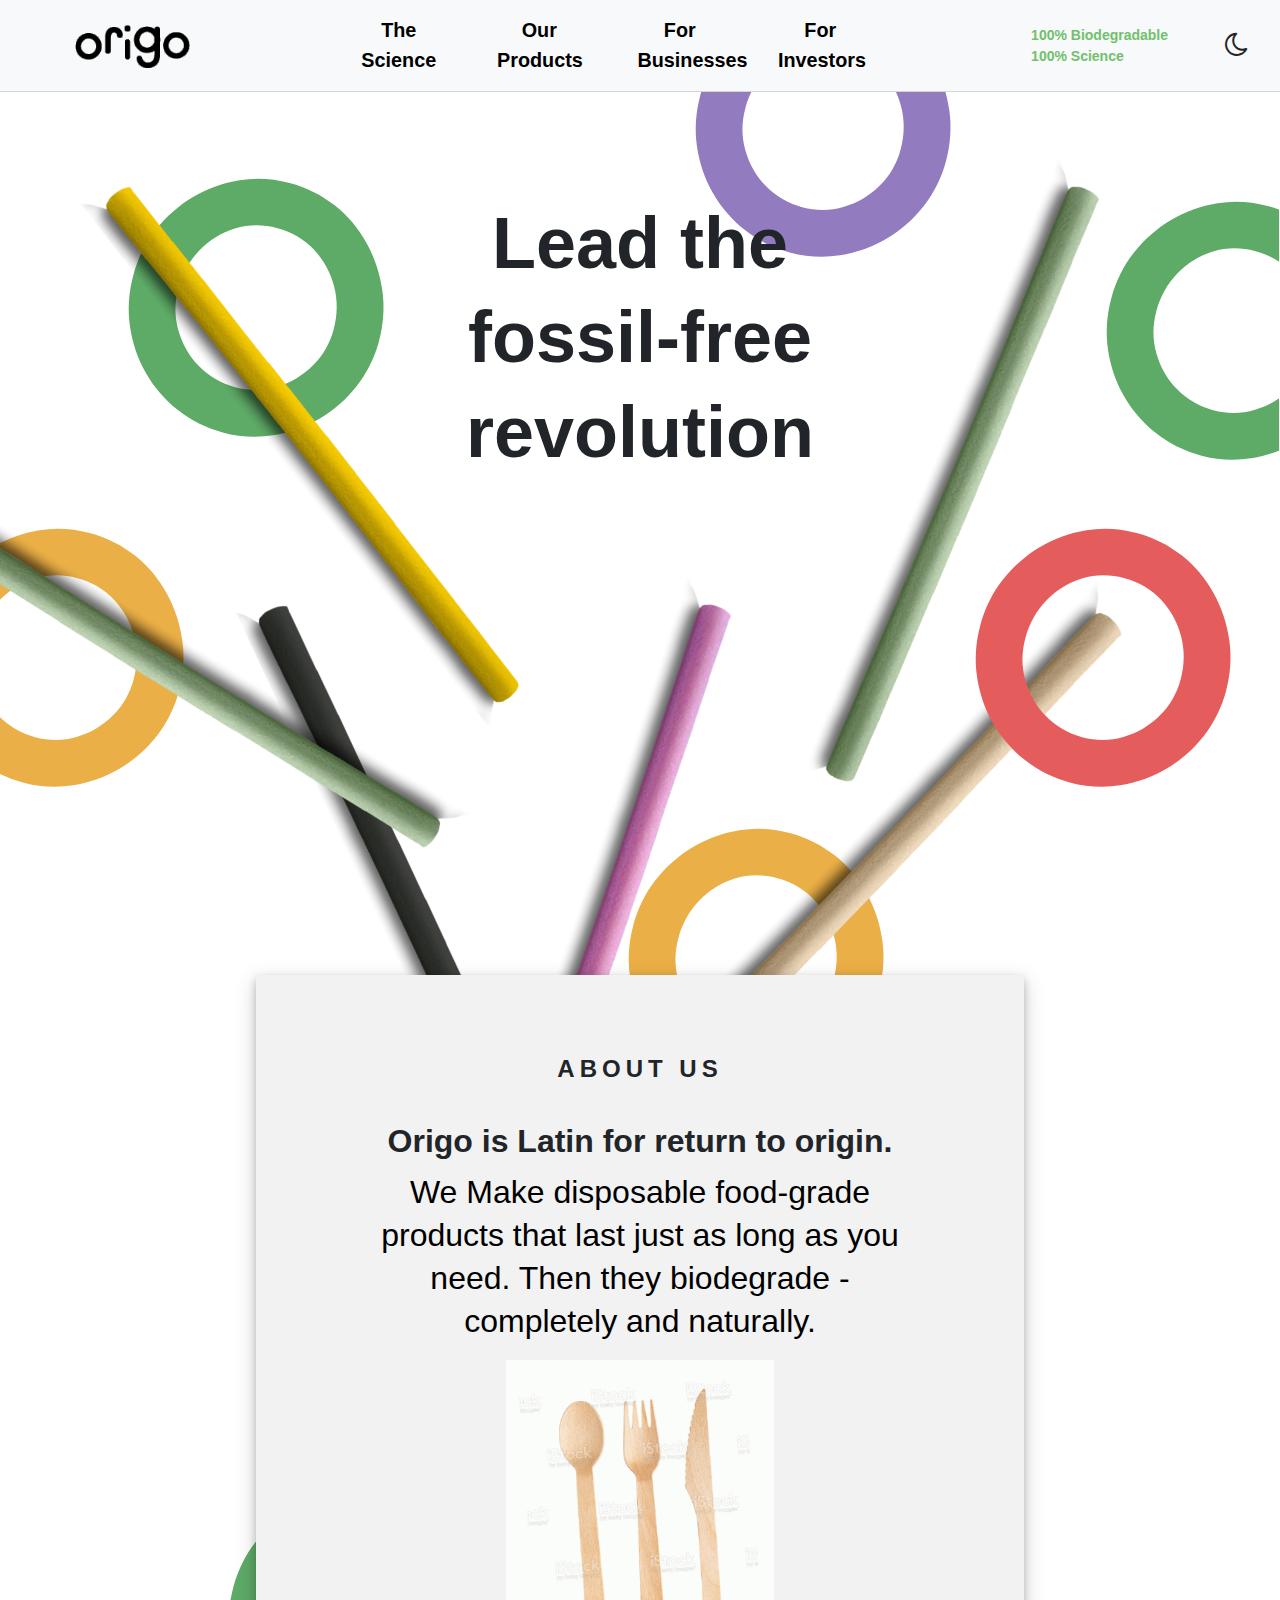
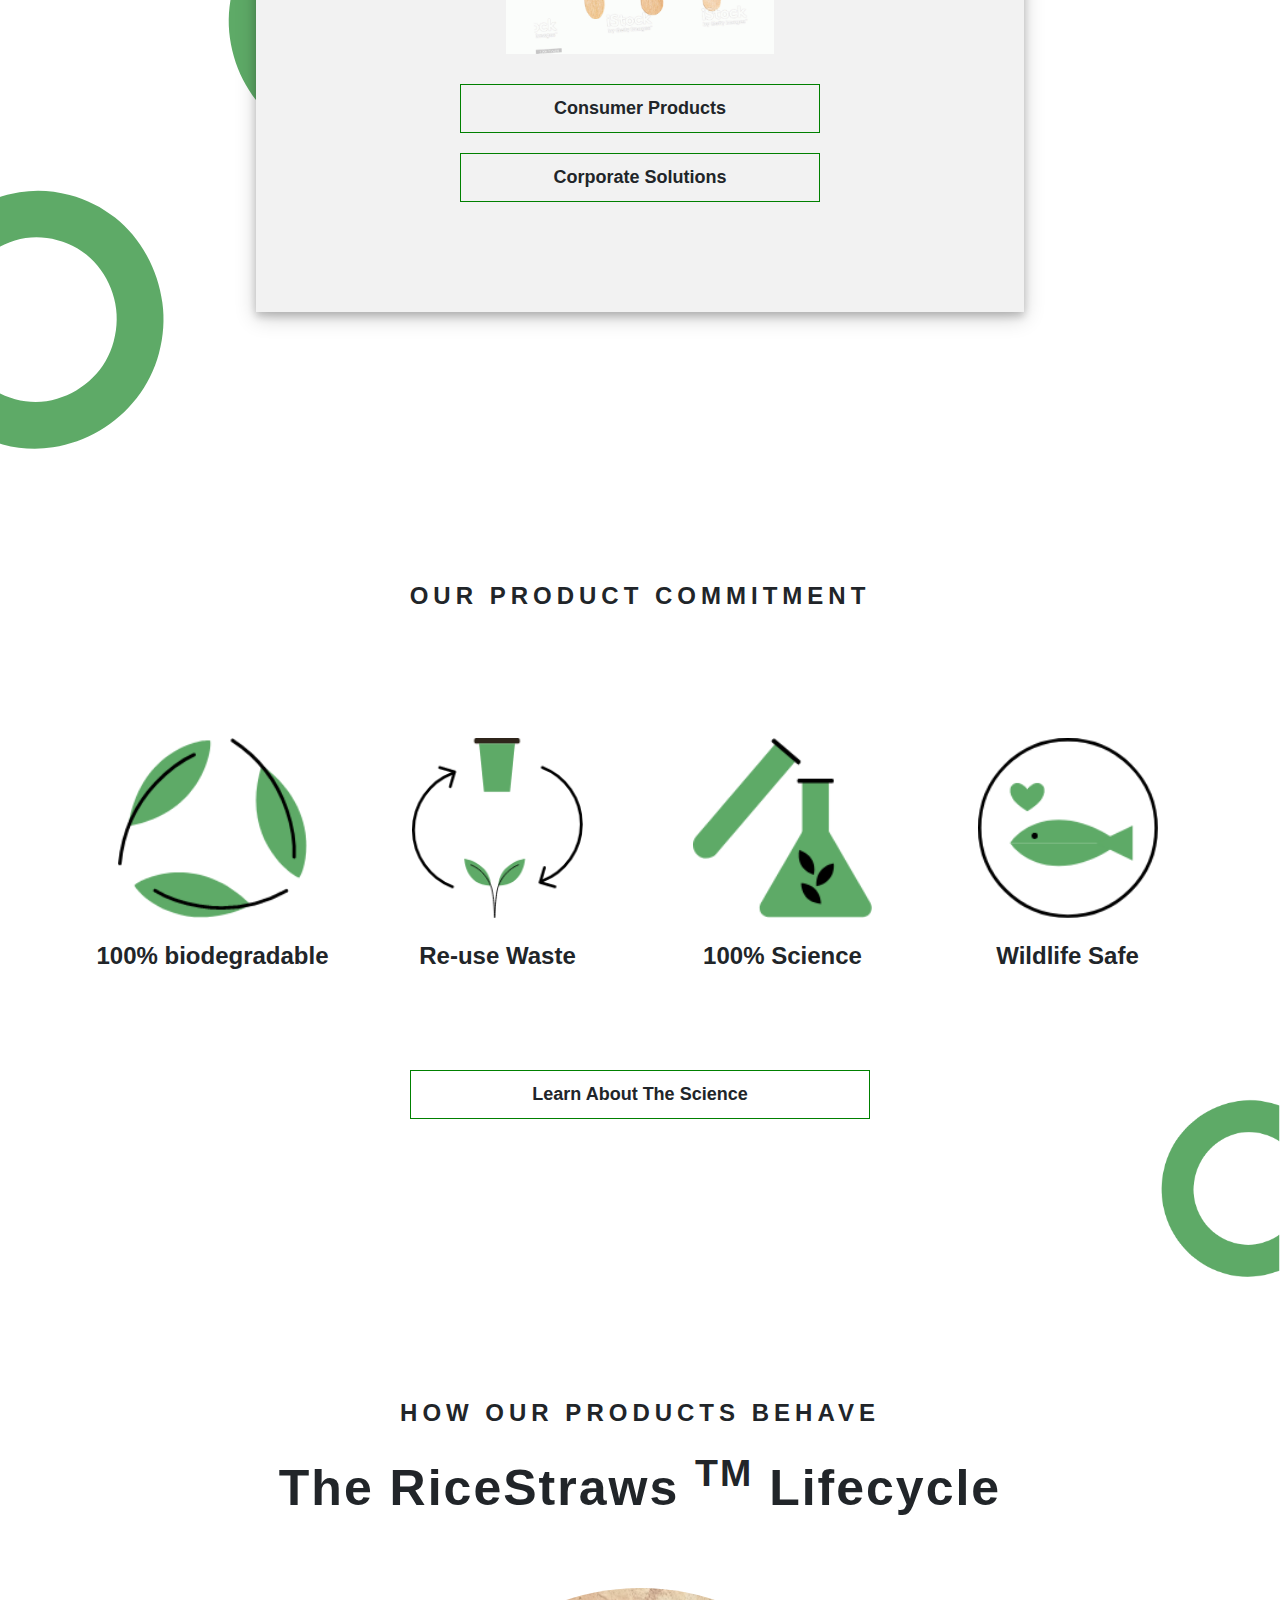
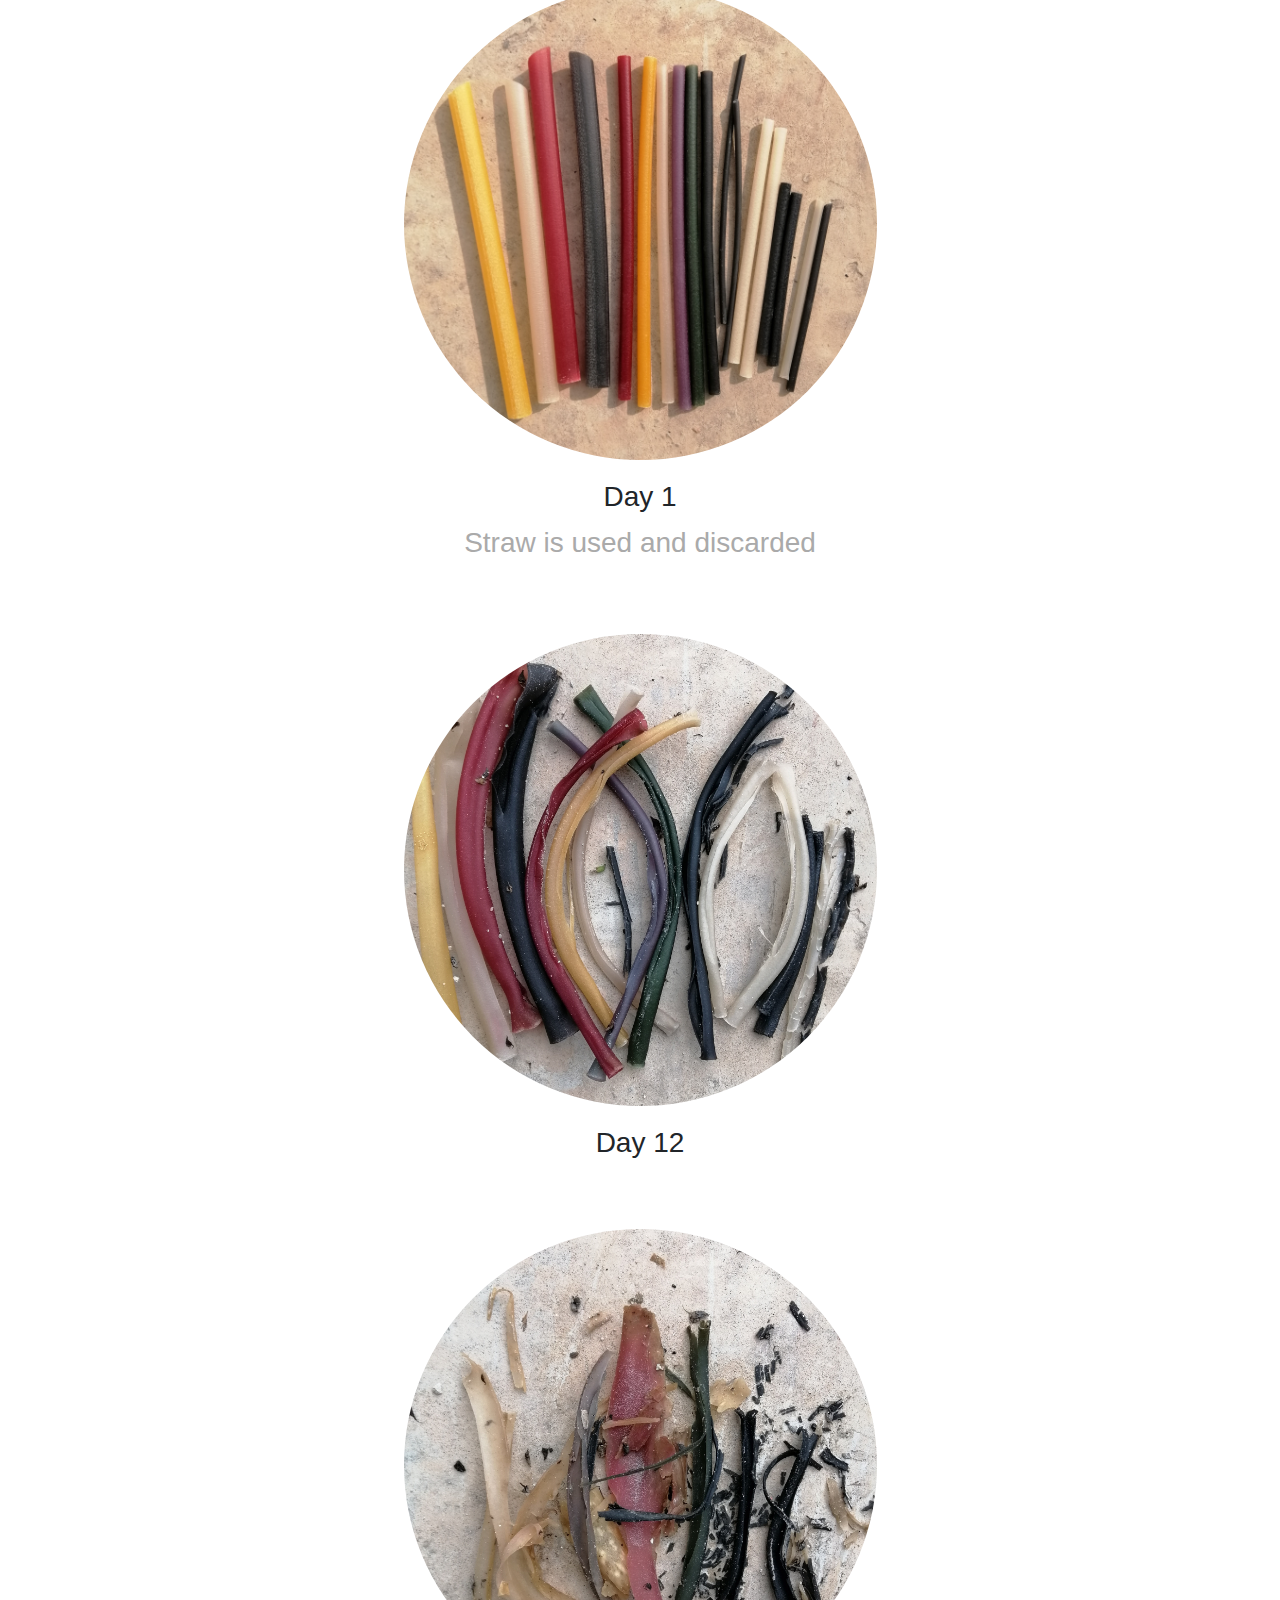
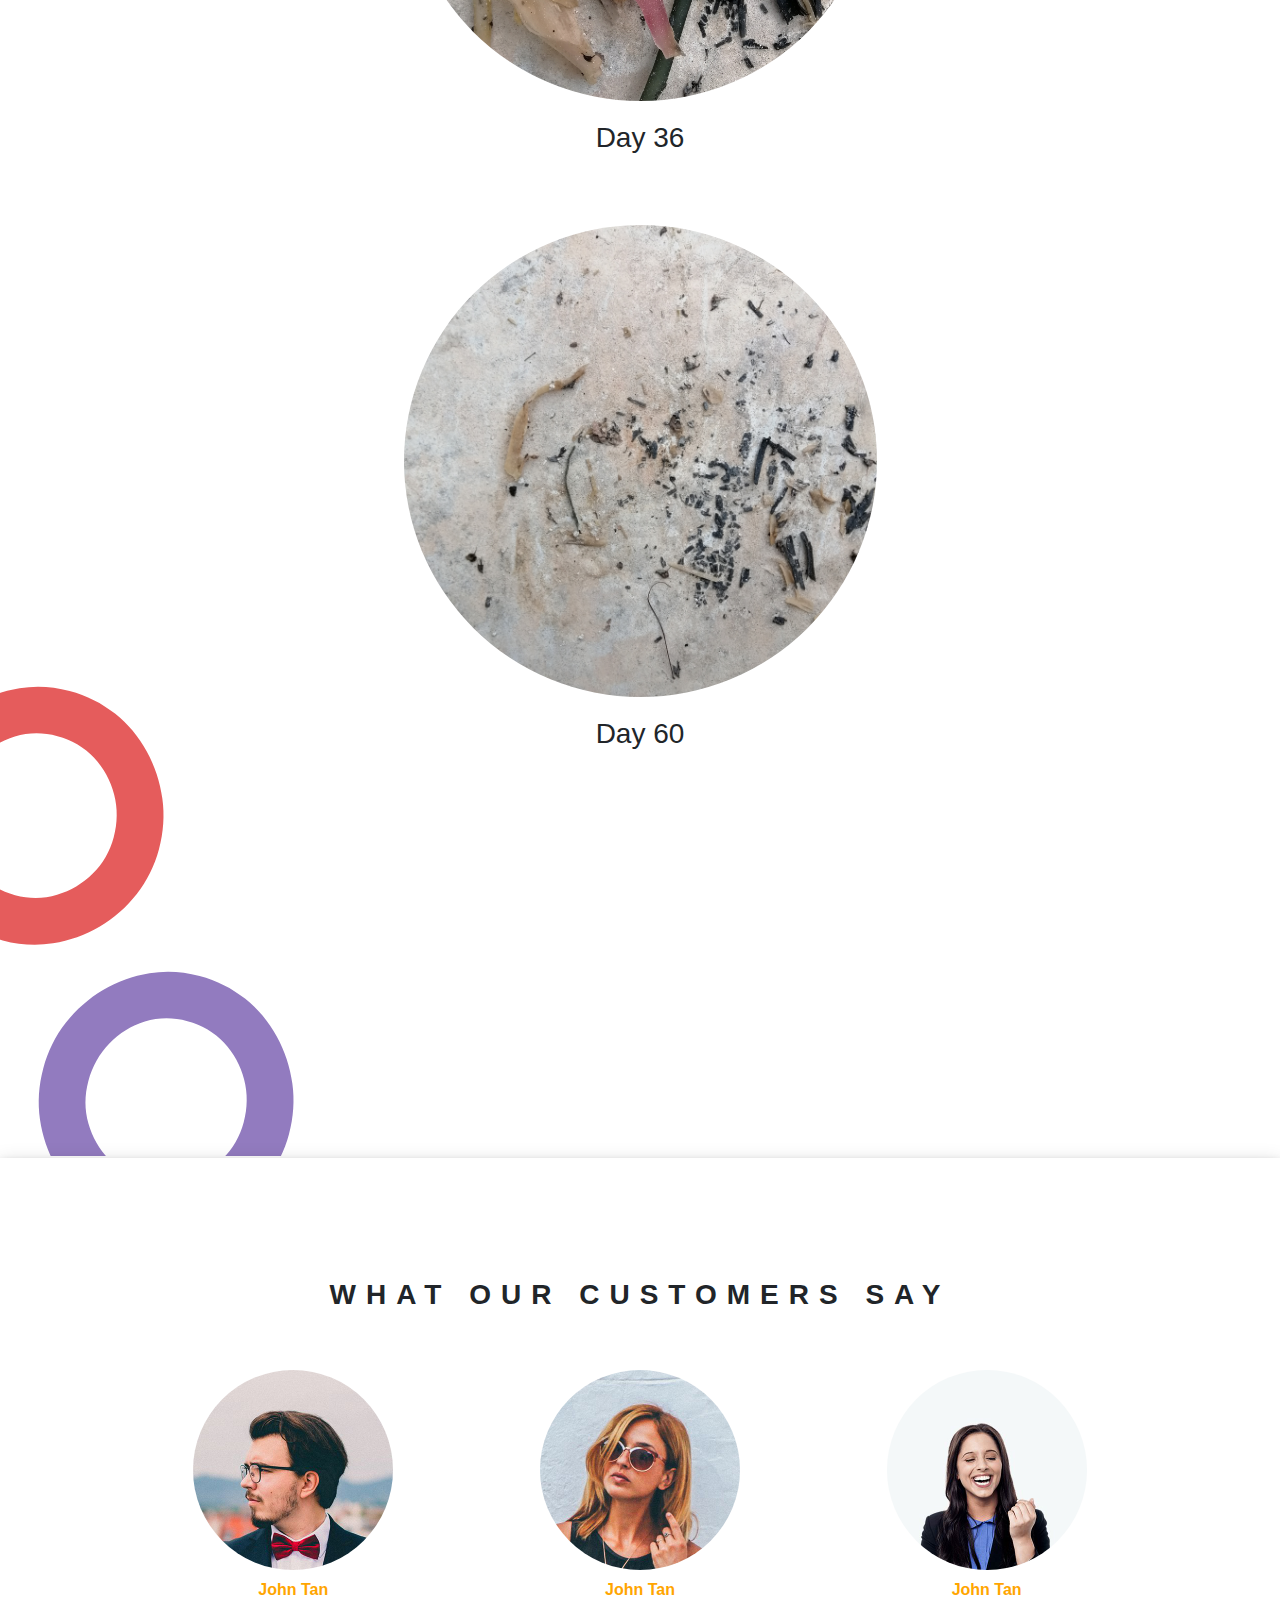
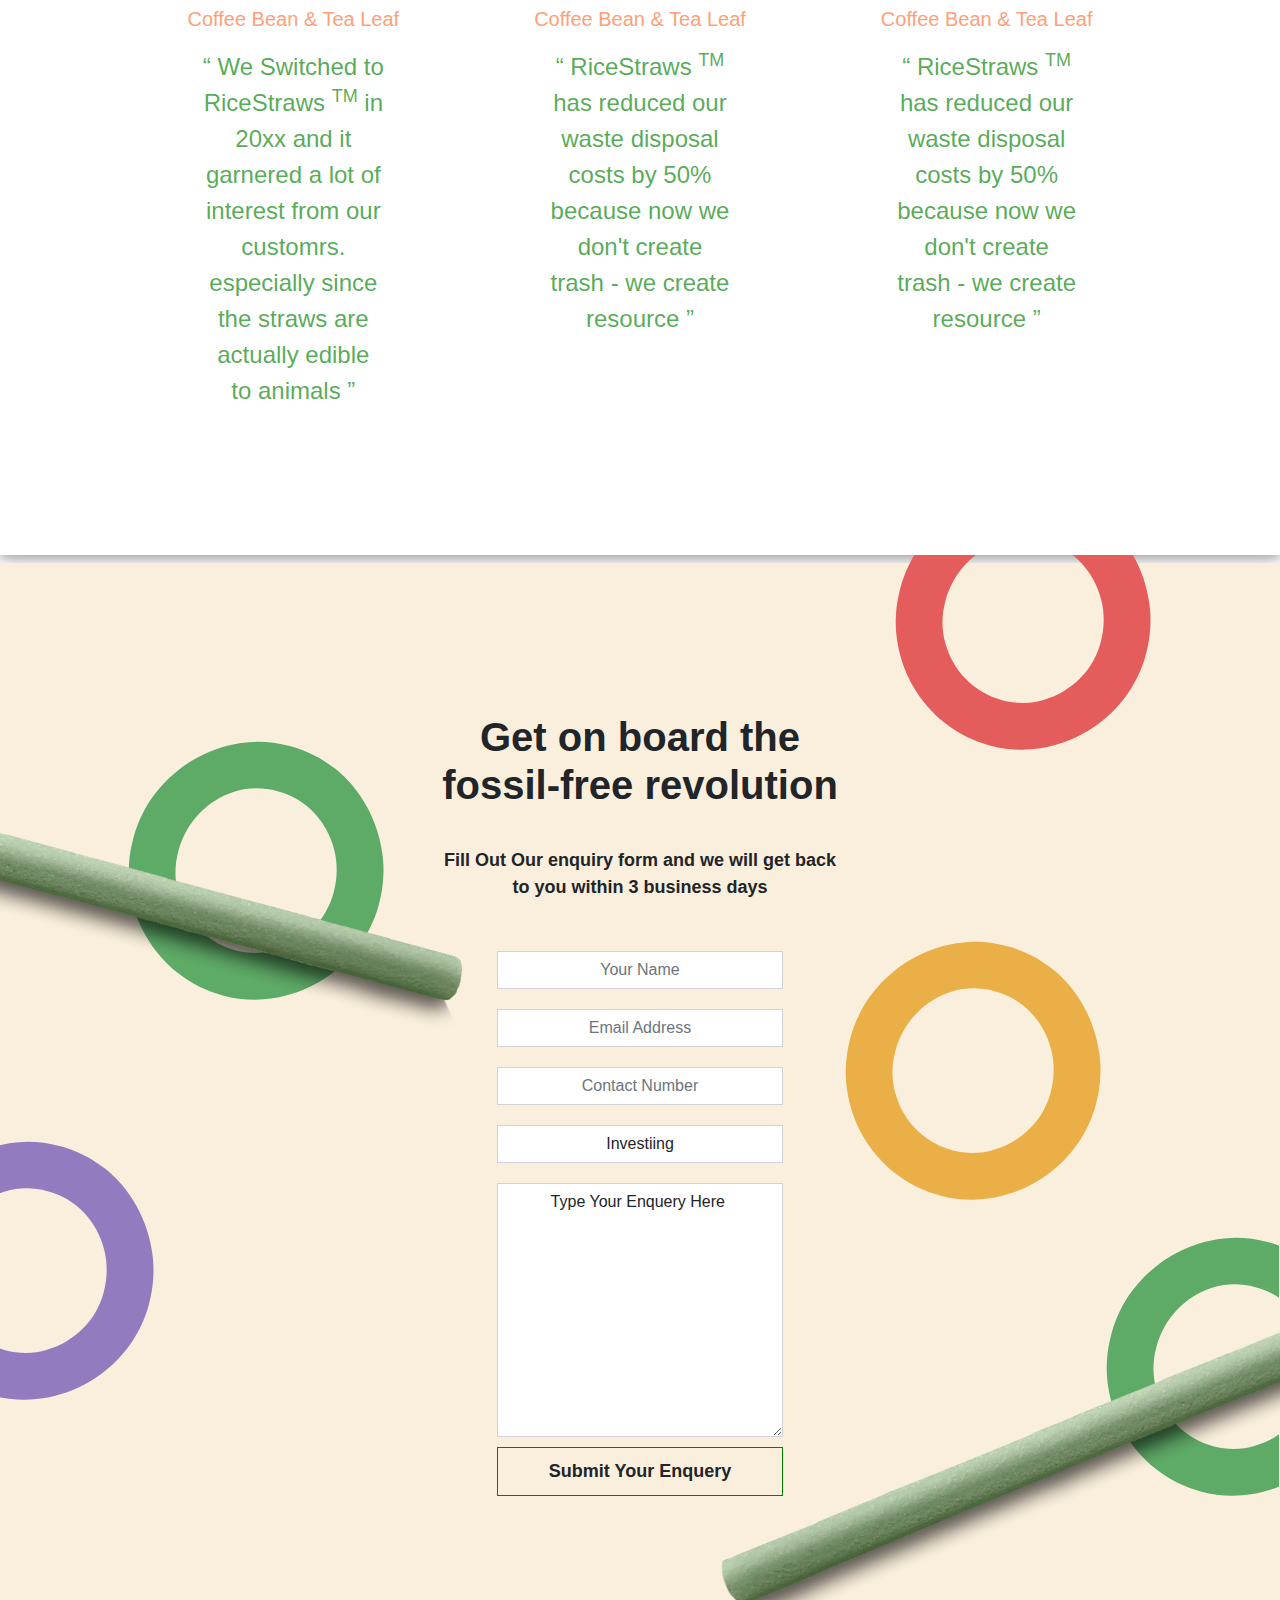
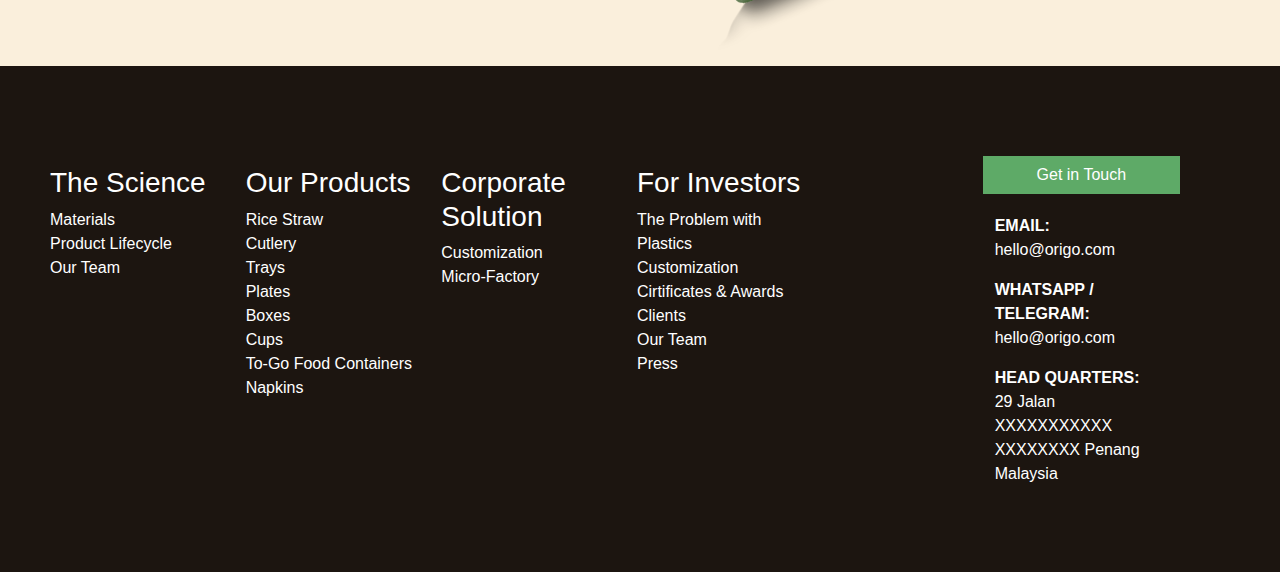
==== commit bebaddce: "responsive" ====
--- a/index.html
+++ b/index.html
@@ -22,7 +22,8 @@
                 <span class="navbar-toggler-icon"></span>
             </button>
             <a class="navbar-brand logo" href="/">
-                <img src="assets/img/logo.png" class="img img-responsive logo" alt="">
+                <img src="assets/img/logo.png" class="img img-responsive logo" id="dark-logo" alt="Logo">
+                <img src="assets/img/light-logo.png" class="img img-responsive logo" id="light-logo" alt="Logo" style="display: none;">
             </a>
             <div class="collapse navbar-collapse" id="navbarTogglerDemo03">
                 <div class="container text-center">
@@ -78,7 +79,7 @@
         <img src="assets/img/gray_line.png" id="gray_line_1" alt="">
     </section>
 
-    <section class="about ">
+    <section class="about">
         <div class="content brown">
             <h3 class="about_title">ABOUT US</h3>
             <h2 class="about_subtitle light">Origo is Latin for return to origin.</h2>
@@ -90,11 +91,11 @@
                 <img src="assets/img/animation_disintegrate1.png" class="img img-responsive" alt="">
             </div>
             <div class="about-btns">
-                <a href="" class="btn custom-btn light">
+                <a href="" class="btn my-btn about-btn light">
                     Consumer Products
                 </a>
                 <br>
-                <a href="" class="btn custom-btn light">
+                <a href="" class="btn my-btn about-btn light">
                     Corporate Solutions
                 </a>
             </div>
@@ -126,7 +127,7 @@
                 </div>
             </div>
             <div class="product-btn text-center">
-                <a href="" class="btn custom-btn light">
+                <a href="" class="btn my-btn btn-product light">
                     Learn About The Science
                 </a>
             </div>
@@ -232,7 +233,7 @@
                     </select>
                     <textarea class="form-control custom-input"  cols="30" rows="10">Type Your Enquery Here 
                     </textarea>
-                    <button class="btn custom-btn light">
+                    <button class="btn my-btn light">
                         Submit Your Enquery
                     </button>
                 </form>
--- a/assets/css/style.css
+++ b/assets/css/style.css
@@ -93,16 +93,37 @@
     width: 100%;
 }
 
+.my-btn{
+    border: 1px solid green;
+    border-radius: 0px;
+    width: 100%;
+    margin: 10px 0;
+    font-weight: bolder;
+    font-size: 18px;
+    padding: 10px !important;
+}
+
+.about-btn{
+    width: 360px;
+    margin: 10px auto !important;
+}
+
+.btn-product{
+    width: 460px;
+    margin: 10px auto !important;
+    text-align: center;
+}
+
 .custom-btn{
     border: 1px solid green;
     border-radius: 0px;
     margin-top: 10px;
     font-weight: bolder;
-    width: 30%;
     font-size: 24px;
-}
-
-.custom-btn:hover{
+    padding: 0px !important;
+}
+
+.my-btn:hover{
     transition: all 0.4s ease;
     color: #fff;
     background-color: green;
--- a/assets/css/responsive.css
+++ b/assets/css/responsive.css
@@ -1,4 +1,75 @@
 @media screen and (max-width: 980px) {
+
+    /* Home */
+
+    .about .about_title{
+        letter-spacing: 3px;
+        font-size: 25px;
+    }
+
+    .about .about_subtitle{
+        letter-spacing: 2px;
+        font-size: 20px;
+        margin: 10px 0px;
+    }
+
+    .about .content p{
+        font-size: 16px !important;
+    }
+
+    .about .about-btns{
+        width: 100%;
+        padding: 0;
+        margin: 0;
+    }
+
+    .custom-btn{
+        width: 100% !important;
+        margin: auto;
+        display: block !important;
+    }
+
+    .product h4{
+        letter-spacing: 3px !important;
+        font-size: 35px !important;
+        padding: 0;
+        margin: 50px 0;
+    }
+
+    .cards h5{
+        letter-spacing: 2px;
+    }
+
+    .team h4{
+        letter-spacing: 2px;
+    }
+
+    .team .item p{
+        padding: 0;
+        margin: 30 0;
+    }
+
+    .about-btn{
+        width: 100% !important;
+    }
+
+    .btn-product{
+        width: 100% !important;
+    }
+
+
+    .product-btn{
+        margin: 0;
+        padding: 0;
+    }
+
+
+
+    #status{
+        text-align: center;
+        margin: 10px;
+    }
+
     .leading {
         width: 100%;
         text-align: center;
@@ -112,9 +183,9 @@
 
 
 @media screen and (max-width: 1800px) {
-    body{
+    /* body{
         background-color: tomato !important;
-    }
+    } */
 
     .menu{
         top: 90px;
@@ -129,9 +200,9 @@
 
 
 @media screen and (max-width: 1000px) {
-    body{
+    /* body{
         background-color: dodgerblue !important;
-    }
+    } */
 
     .menu{
         top: 70px;
@@ -269,9 +340,9 @@
 
 
 @media screen and (max-width: 400px) {
-    body{
+    /* body{
         background-color: yellowgreen !important;
-    }
+    } */
 
     .menu{
         top: 70px;
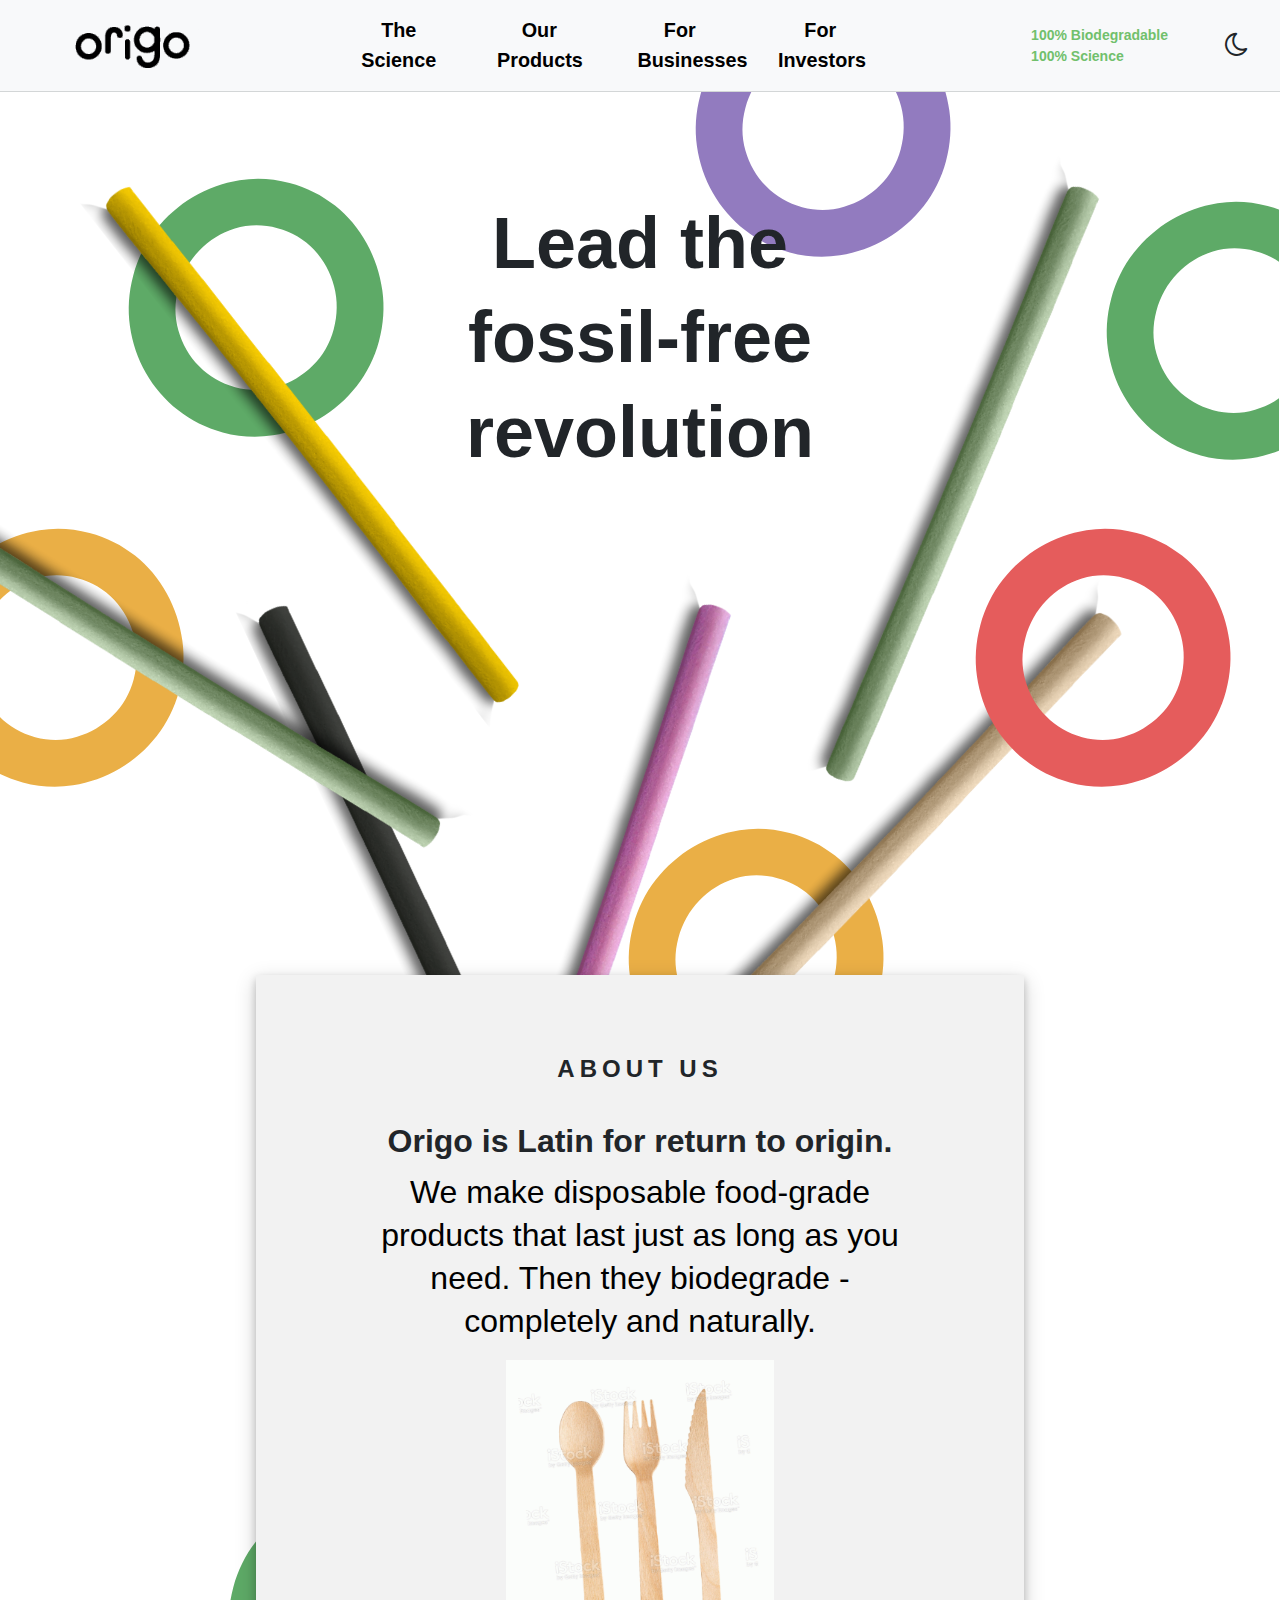
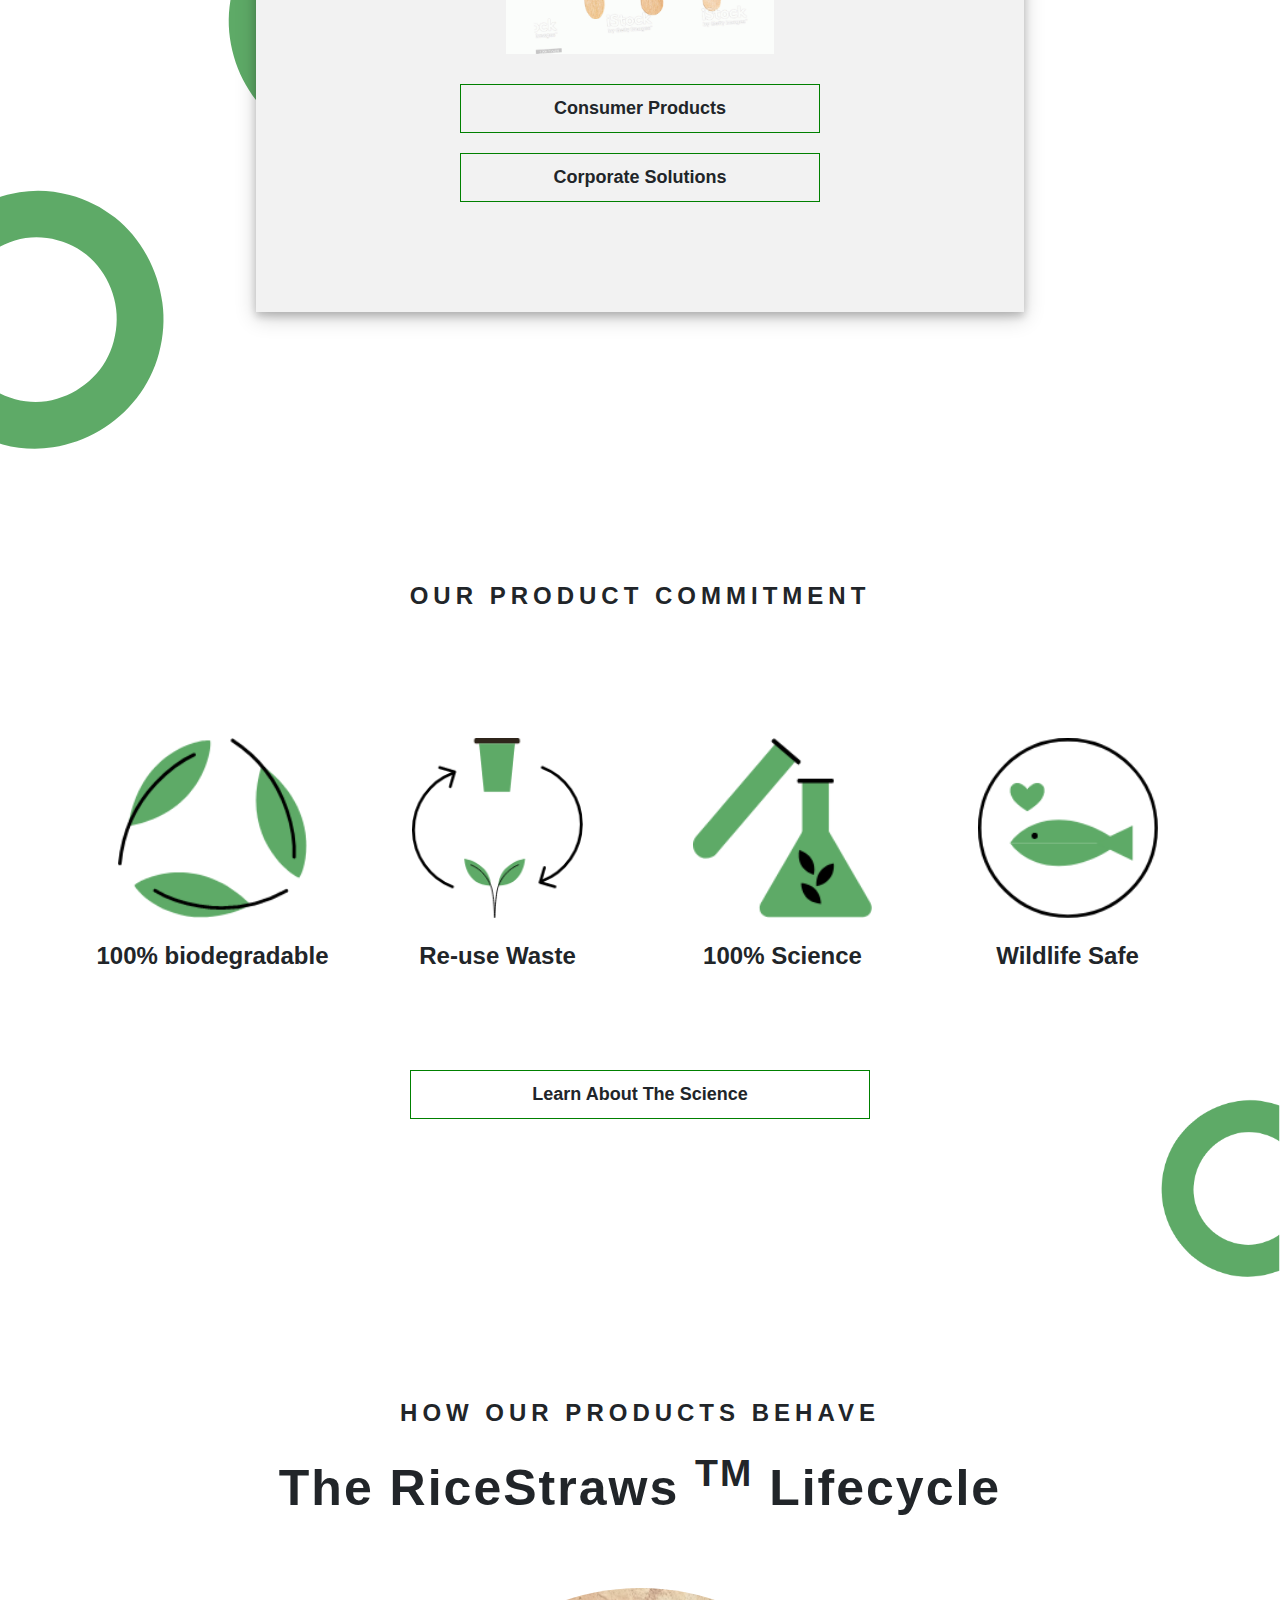
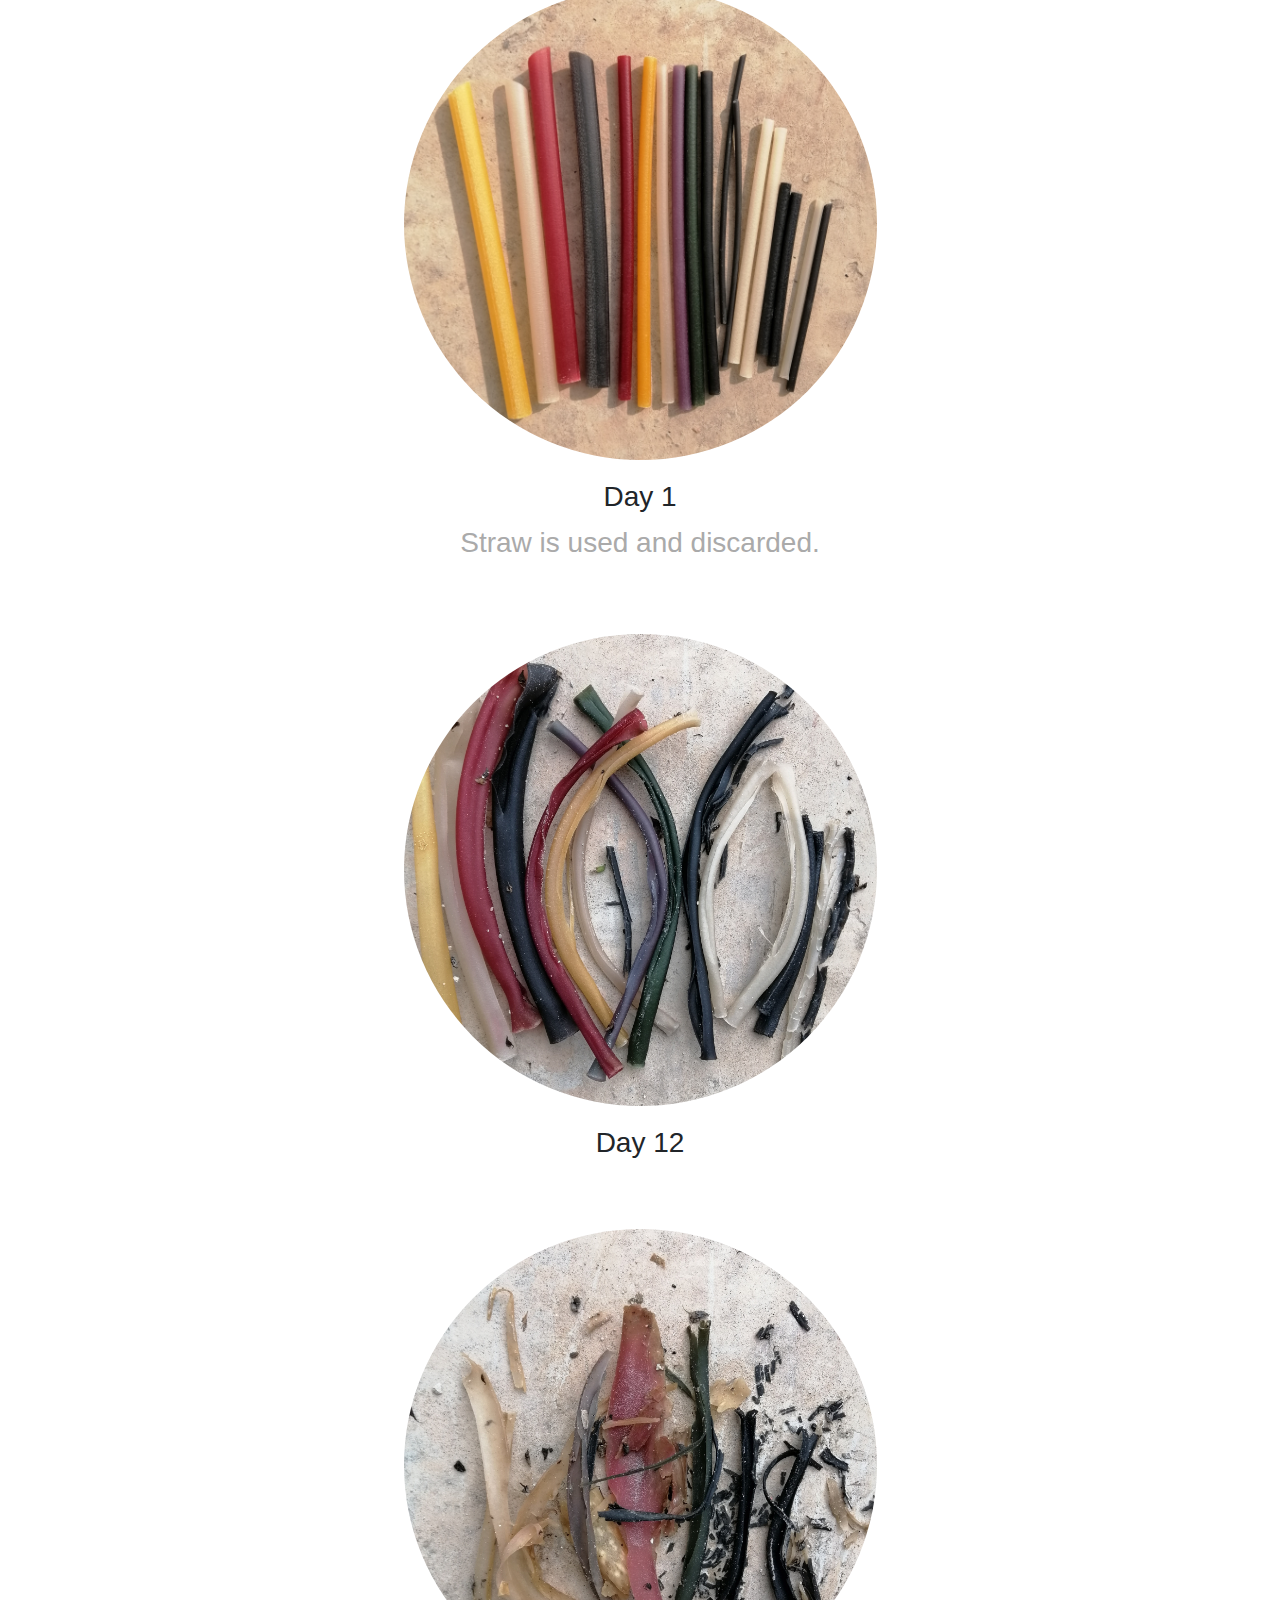
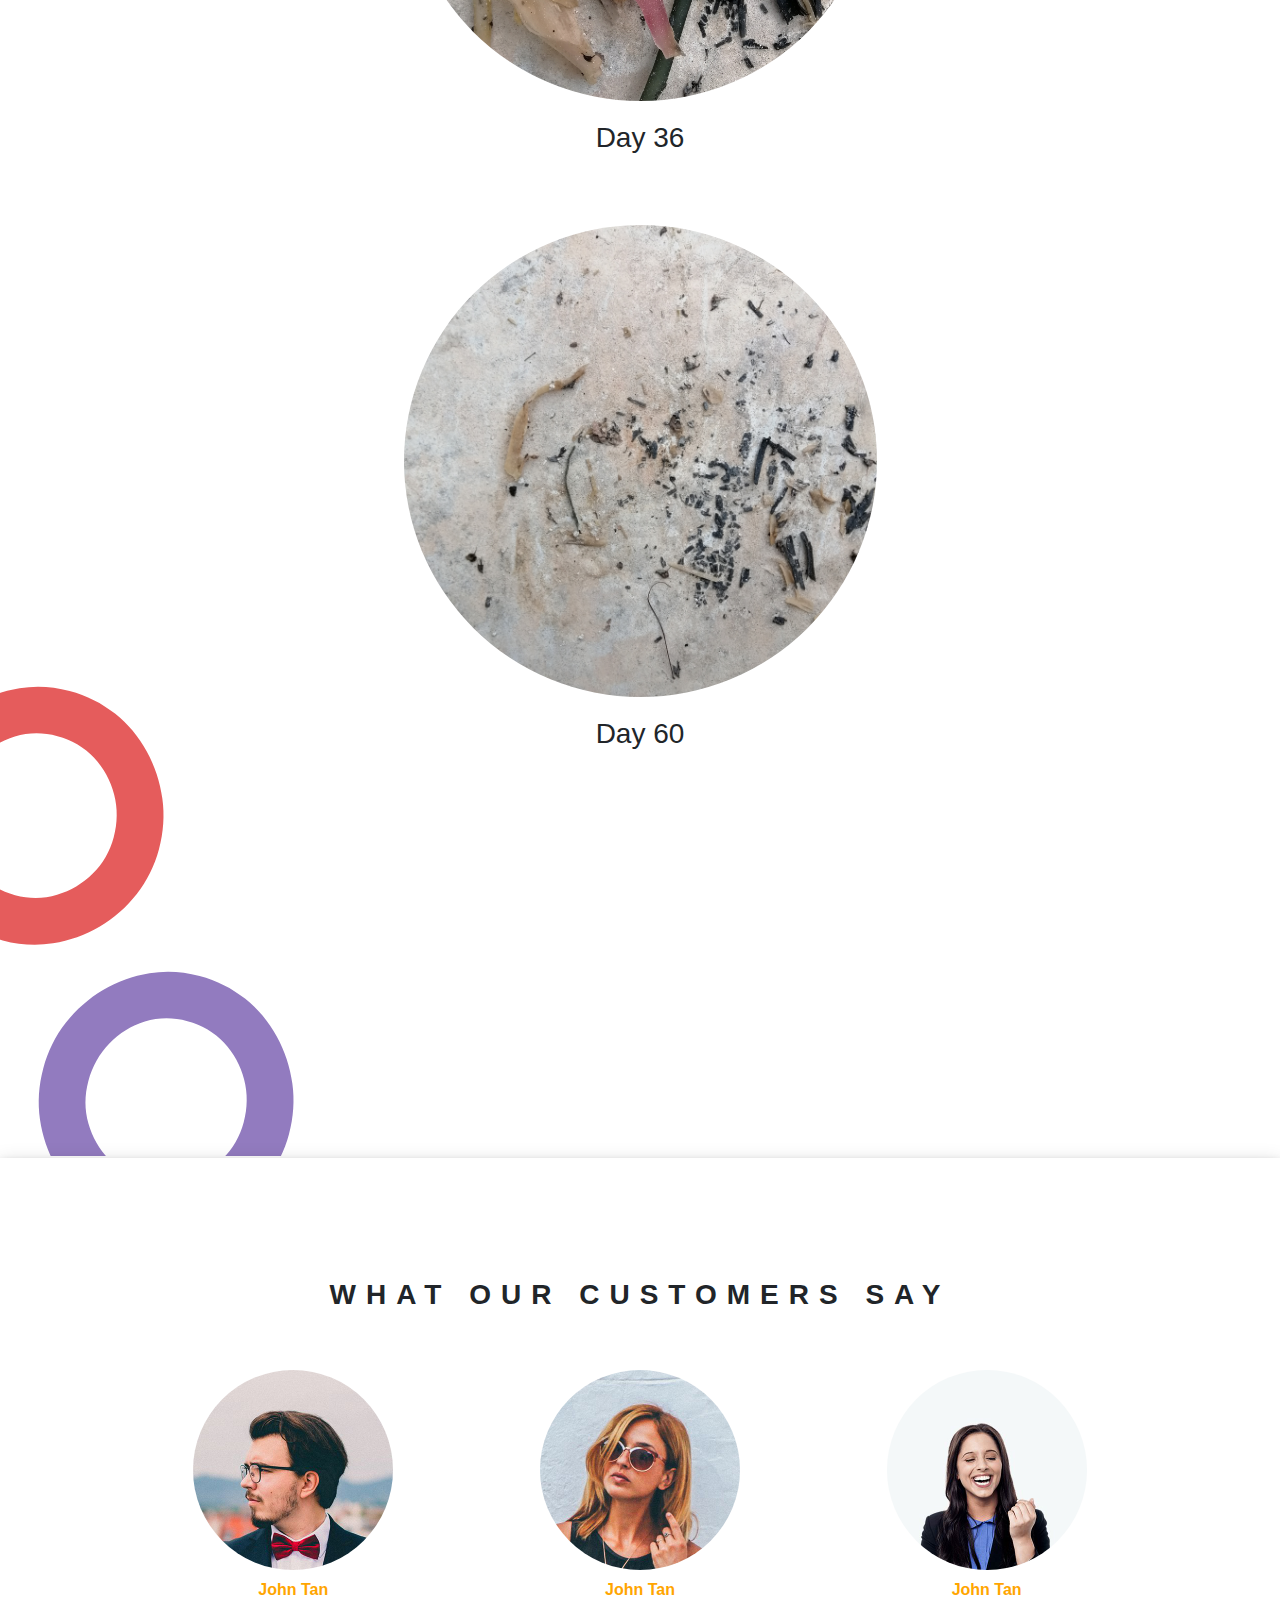
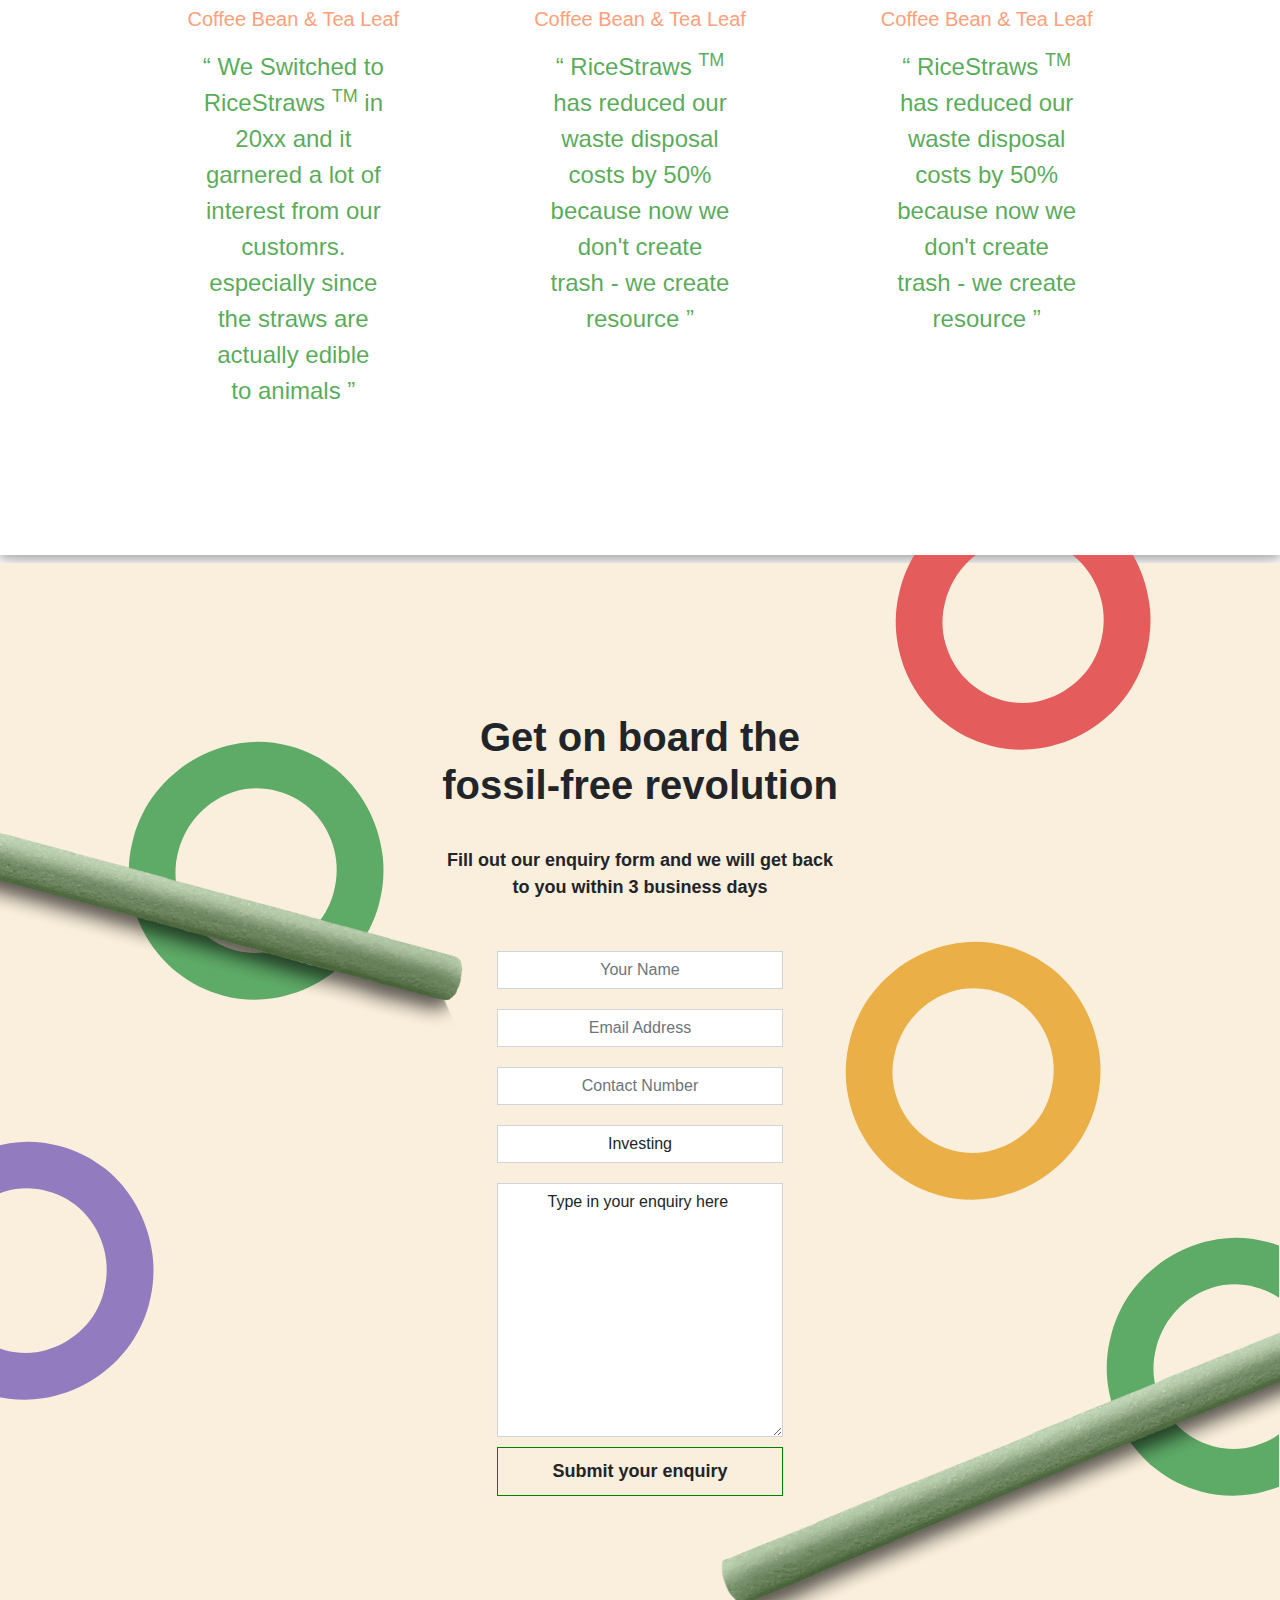
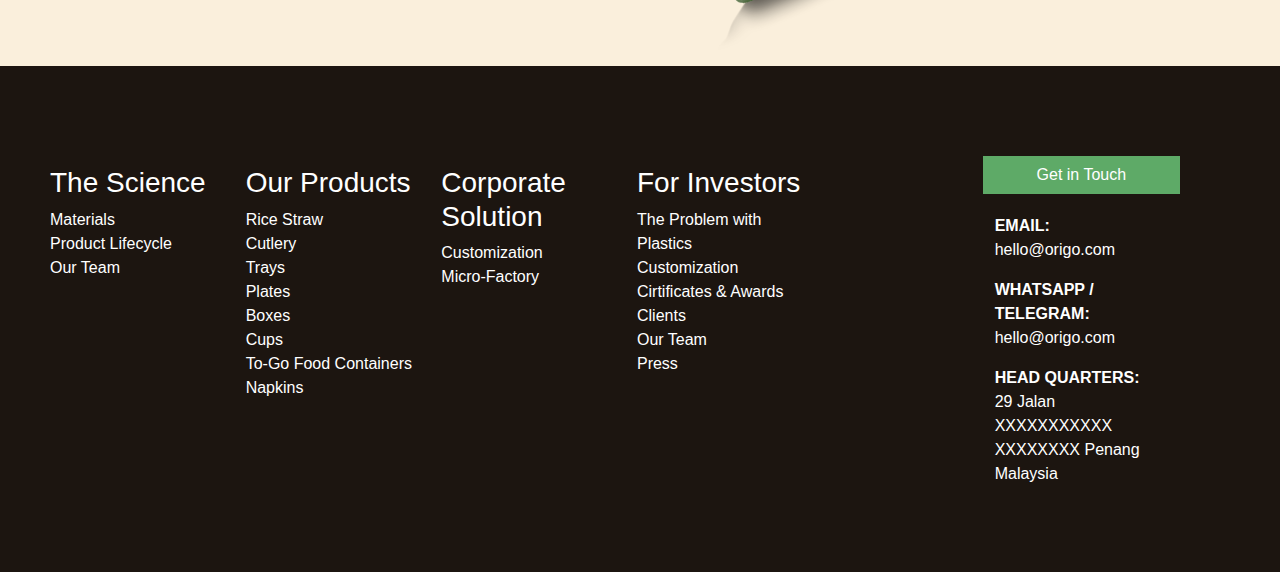
==== commit 540fb8cc: "responsive" ====
--- a/index.html
+++ b/index.html
@@ -83,7 +83,7 @@
         <div class="content brown">
             <h3 class="about_title">ABOUT US</h3>
             <h2 class="about_subtitle light">Origo is Latin for return to origin.</h2>
-            <p class="light">We Make disposable food-grade</p>
+            <p class="light">We make disposable food-grade</p>
             <p class="light">products that last just as long as you</p>
             <p class="light">need. Then they biodegrade - </p>
             <p class="light">completely and naturally.</p>
@@ -142,7 +142,7 @@
             <div class="card_img text-center">
                 <img src="assets/img/card1.png" class="img img-circle" alt="">
                 <h3>Day 1</h3>
-                <p>Straw is used and discarded</p>
+                <p>Straw is used and discarded.</p>
             </div>
 
             <div class="card_img text-center">
@@ -220,21 +220,21 @@
         <img src="assets/img/orange_circle.png" id="contact_orange_1" alt="">
         <div class="container text-center">
             <h1>Get on board the <br> fossil-free revolution</h1>
-            <p>Fill Out Our enquiry form and we will get back <br> to you within 3 business days</p>
+            <p>Fill out our enquiry form and we will get back <br> to you within 3 business days</p>
             <div class="form">
                 <form action="">
                     <input type="text" class="form-control custom-input" placeholder="Your Name">
                     <input type="email" class="form-control custom-input" placeholder="Email Address">
                     <input type="text" class="form-control custom-input" placeholder="Contact Number">
                     <select class="form-control custom-input" >
-                        <option value="">Investiing</option>
-                        <option value="">Investiing</option>
-                        <option value="">Investiing</option>
+                        <option value="">Investing</option>
+                        <option value="">Investing</option>
+                        <option value="">Investing</option>
                     </select>
-                    <textarea class="form-control custom-input"  cols="30" rows="10">Type Your Enquery Here 
+                    <textarea class="form-control custom-input"  cols="30" rows="10">Type in your enquiry here 
                     </textarea>
                     <button class="btn my-btn light">
-                        Submit Your Enquery
+                        Submit your enquiry
                     </button>
                 </form>
             </div>
--- a/assets/css/style.css
+++ b/assets/css/style.css
@@ -331,7 +331,7 @@
 }
 
 .science-info{
-    margin: 130px 0px;
+    padding: 130px 0px;
 }
 
 
@@ -1212,7 +1212,7 @@
 }
 
 #heart{
-    right: 230px;
+    right: 250px;
     margin-top: -150px;
 }
 
@@ -1222,39 +1222,42 @@
 }
 
 
-
-
-
-
-
-
-
-
-
-
-
-
-
-
-
-
-
-
-
-
-
-
-
-
-
-
-
-
-
-
-
-
-
-
-
-
+.active_menu{
+    border-bottom: 1px solid blue;
+}
+
+
+
+
+
+
+
+
+
+
+
+
+
+
+
+
+
+
+
+
+
+
+
+
+
+
+
+
+
+
+
+
+
+
+
+
--- a/assets/css/responsive.css
+++ b/assets/css/responsive.css
@@ -62,6 +62,142 @@
         margin: 0;
         padding: 0;
     }
+
+    /* Science */
+
+    .science_banner .content{
+        padding: 100px 10px;
+    }
+
+    .science_banner .content h1{
+        text-align: center;
+        font-size: 30px;
+        padding: 0;
+        margin: 0;
+    }
+
+    .science-info{
+        text-align: center;
+    }
+
+    .science-info .science_item_1, .science-info .science_item_2{
+        text-align: center;
+        padding: 0;
+        margin: 10px 0;
+        font-size: 24px;
+    }
+
+    .invented{
+        text-align: center;
+    }
+
+    .invented .number{
+        text-align: center !important;
+        font-size: 50px !important;
+    }
+
+    .invented .number_sub{
+        padding: 0;
+        margin: 10px 0;
+        font-size: 30px !important;
+    }
+
+    .product_lifecycle{
+        margin: 0;
+        padding: 0;
+        text-align: center;
+    }
+
+    .product_lifecycle .content{
+        text-align: center;
+        padding: 50px 5px;
+        margin: 0;
+        width: 100%;
+    }
+
+    .product_lifecycle .content h2{
+        letter-spacing: 2px;
+    }
+
+    .product_lifecycle .content h1{
+        padding: 10px;
+        margin: 10px 0px;
+        font-size: 25px;
+    }
+
+    .product_lifecycle .content p{
+        text-align: center;
+        padding: 10px;
+    }
+
+    .product_vedio .content h1{
+        font-size: 30px;
+        text-align: center;
+        padding: 10px;
+    }
+
+    .product_vedio .content{
+        margin: 0;
+    }
+
+    #banner_purple_circle{
+        margin-top: 500px;
+    }
+
+    #play{
+        margin-left: 70px;
+    }
+
+    /* Product */
+
+    .product-category .category-btns a{
+        display: block;
+    }
+
+    .product-banner{
+        text-align: center;
+    }
+
+    .product-banner h1{
+        font-size: 40px;
+    }
+
+    .product-banner p{
+        text-align: center;
+        padding: 0;
+    }
+
+    /* Business */
+    .business-banner .title h1{
+        text-align: center;
+        font-size: 40px;
+    }
+
+    .business-about .content{
+        padding: 70px 0px;
+        margin: 0;
+        text-align: center;
+    }
+
+    .business-about .content h3{
+        text-align: center;
+    }
+
+    .business-about .content h1{
+        text-align: center;
+        padding: 0;
+    }
+
+    .business-about .content p{
+        text-align: center;
+        padding: 0;
+        margin: 20px 0px;
+    }
+
+    .business-gallary img{
+        margin: 5px;
+    }
+
 
 
 
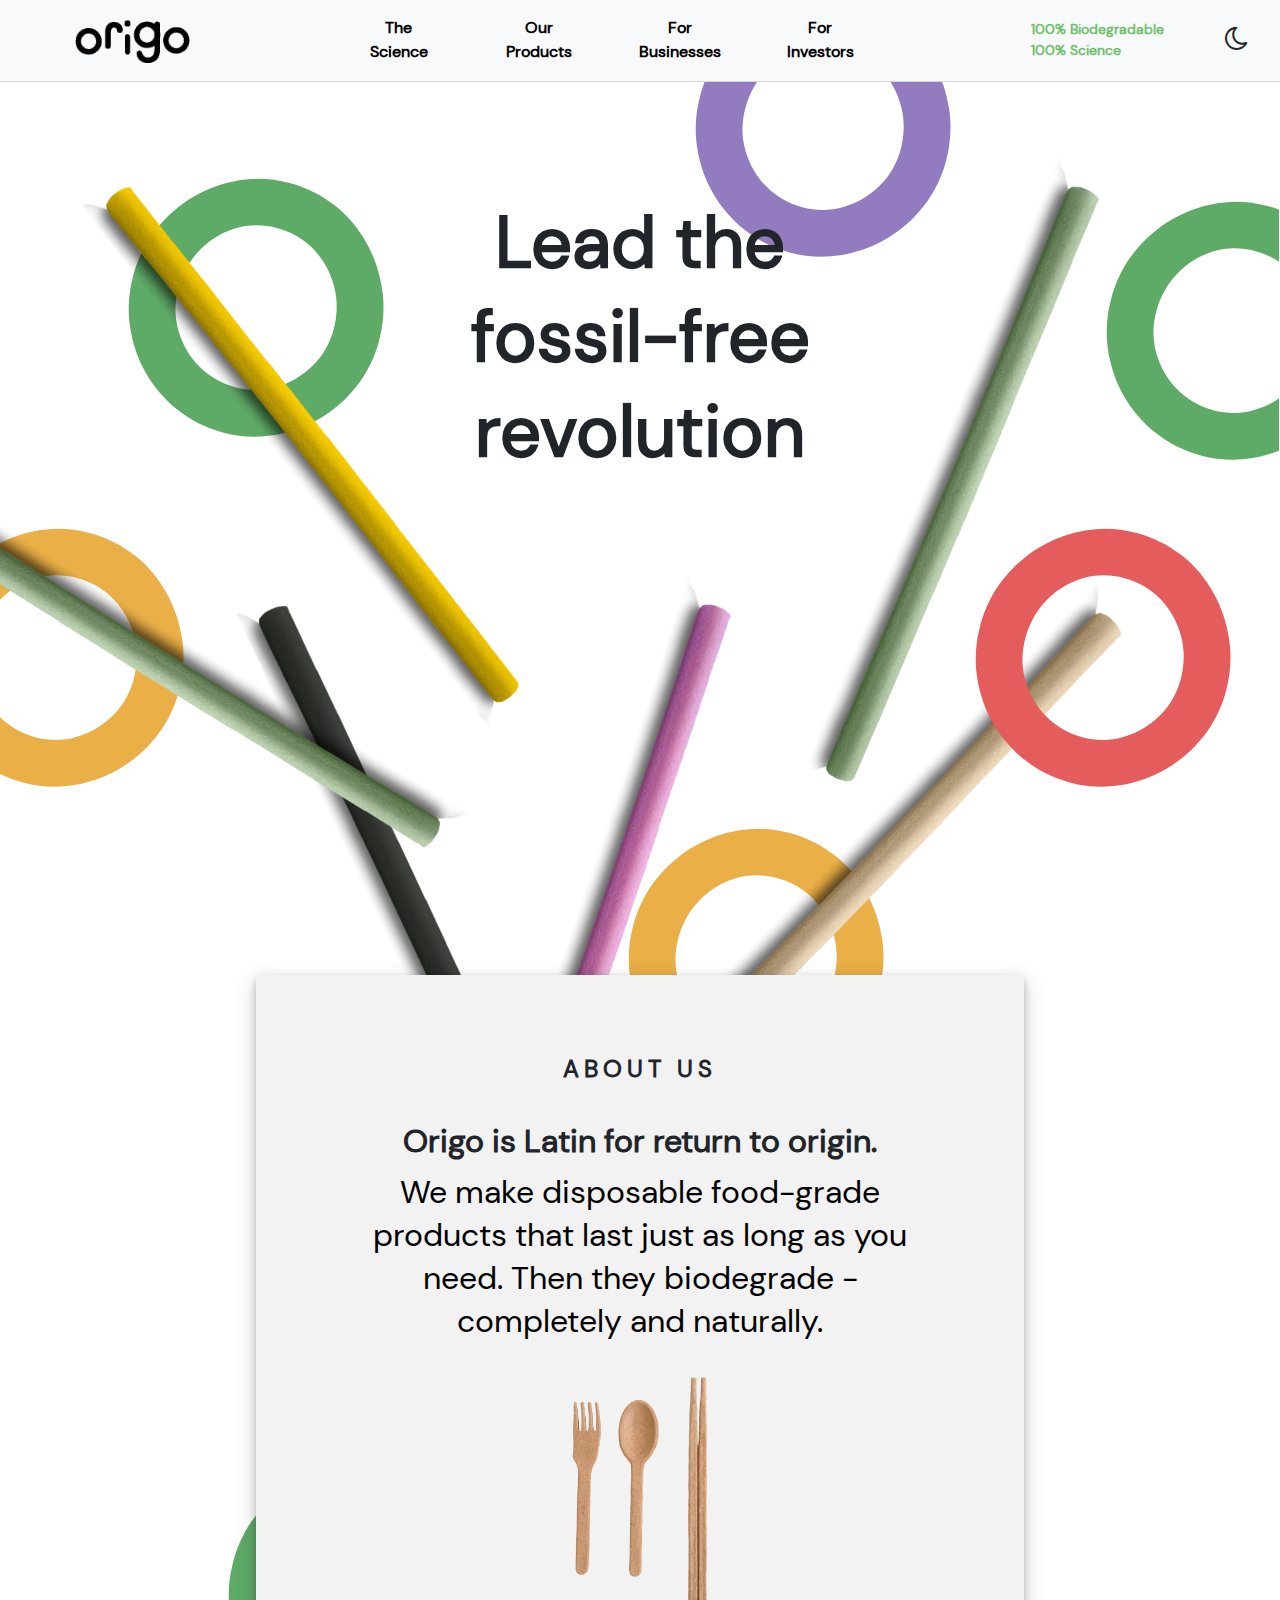
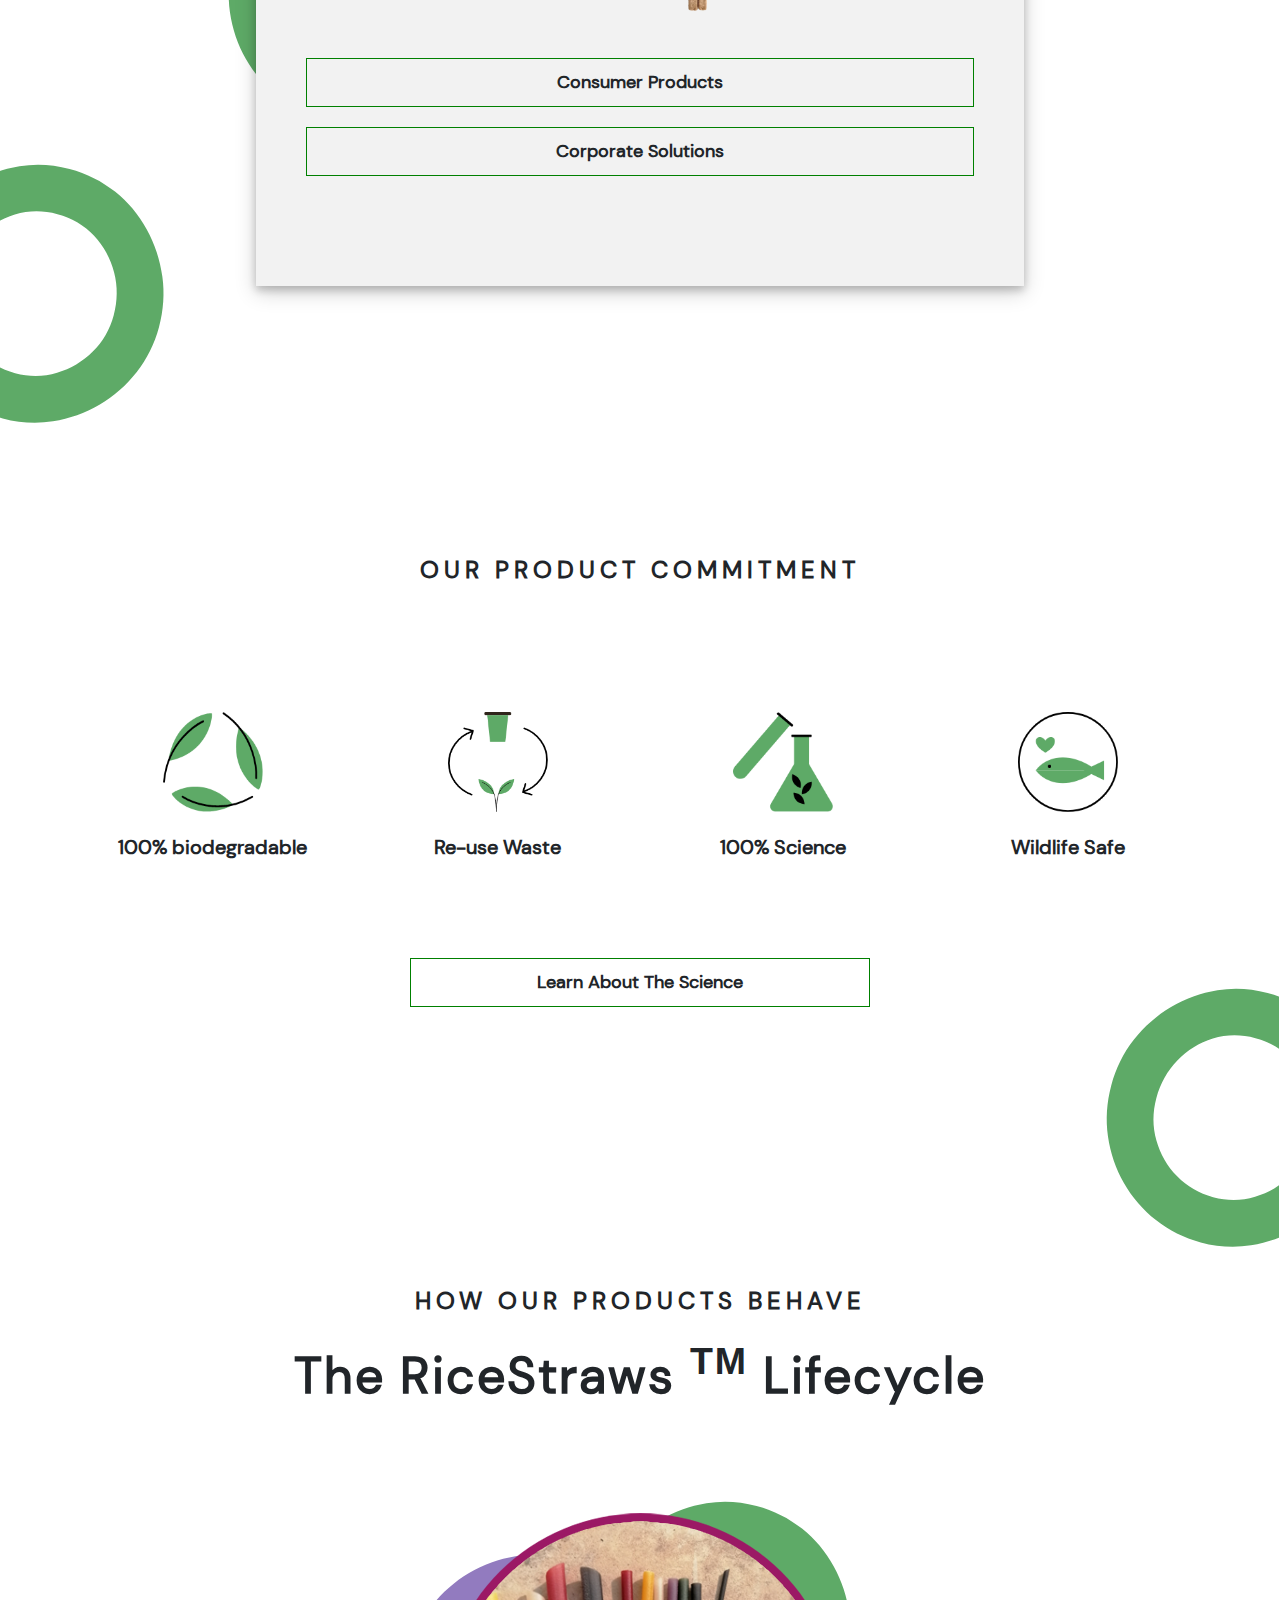
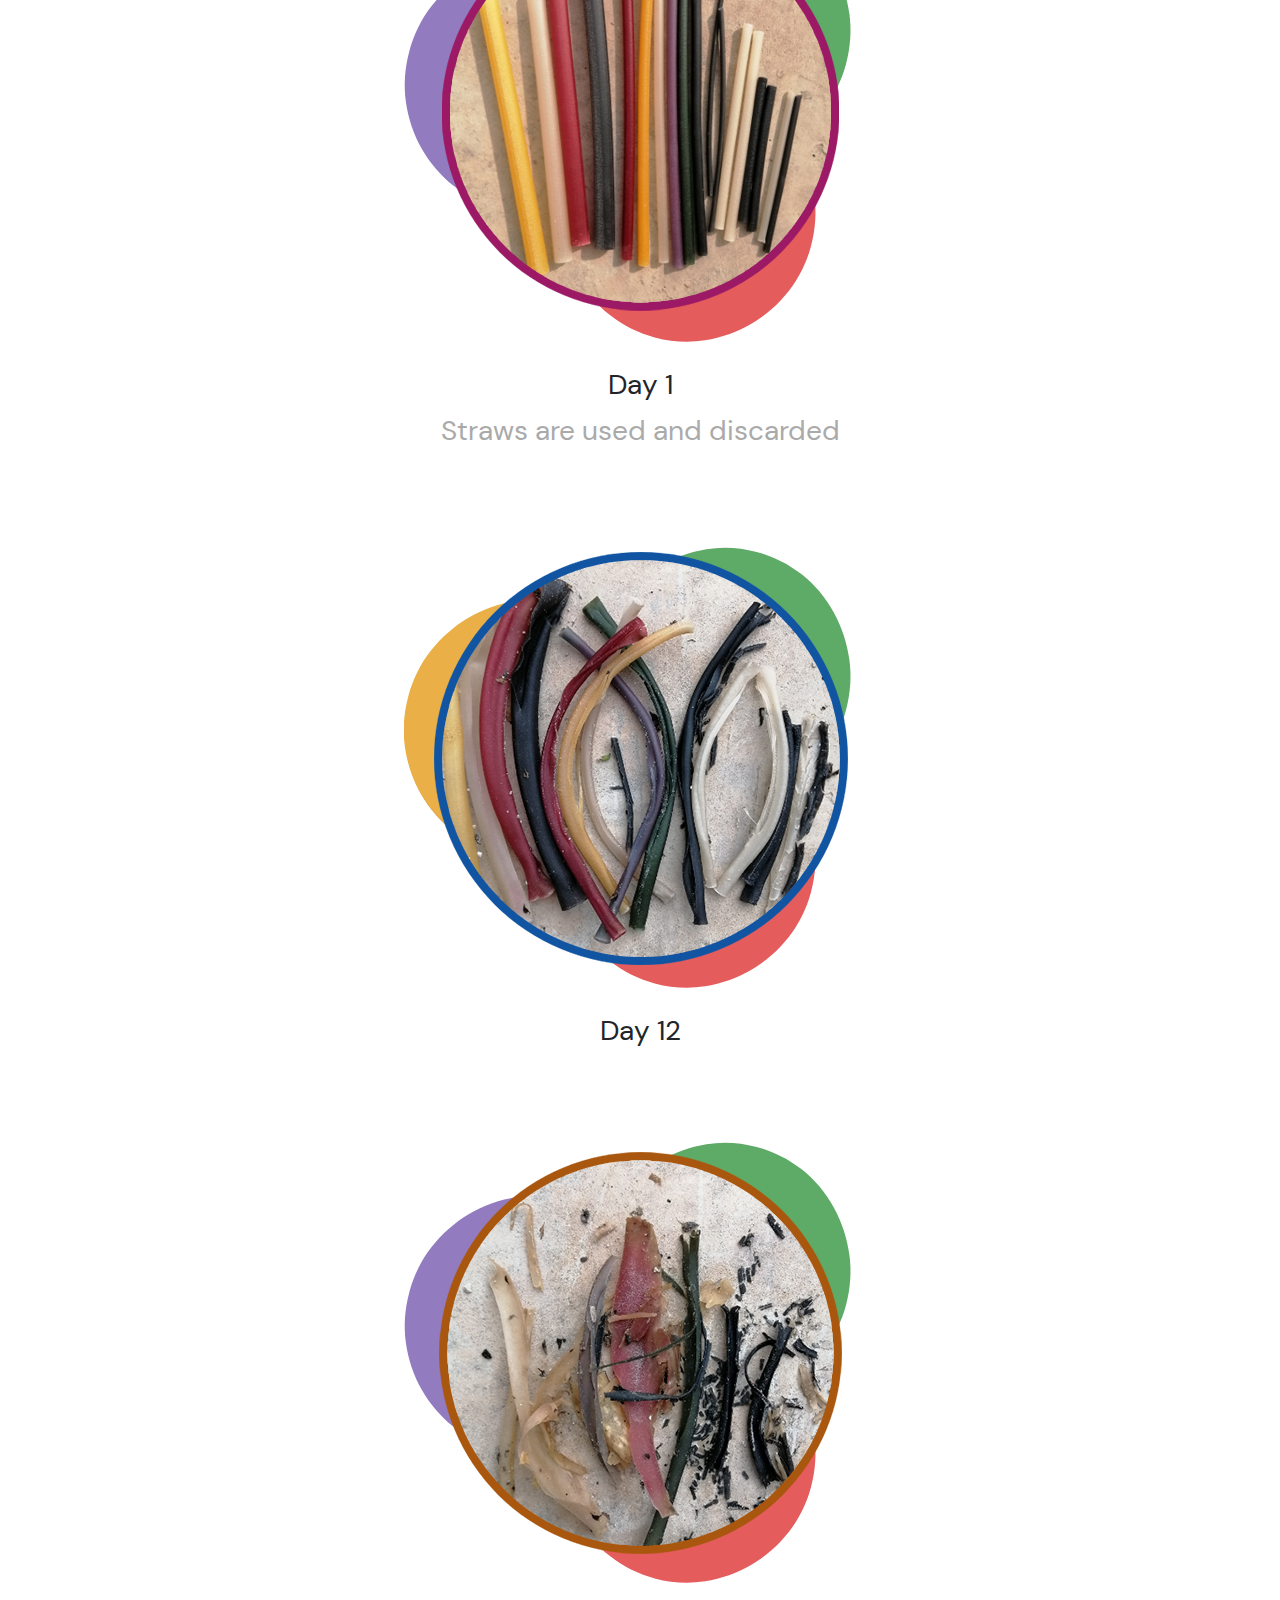
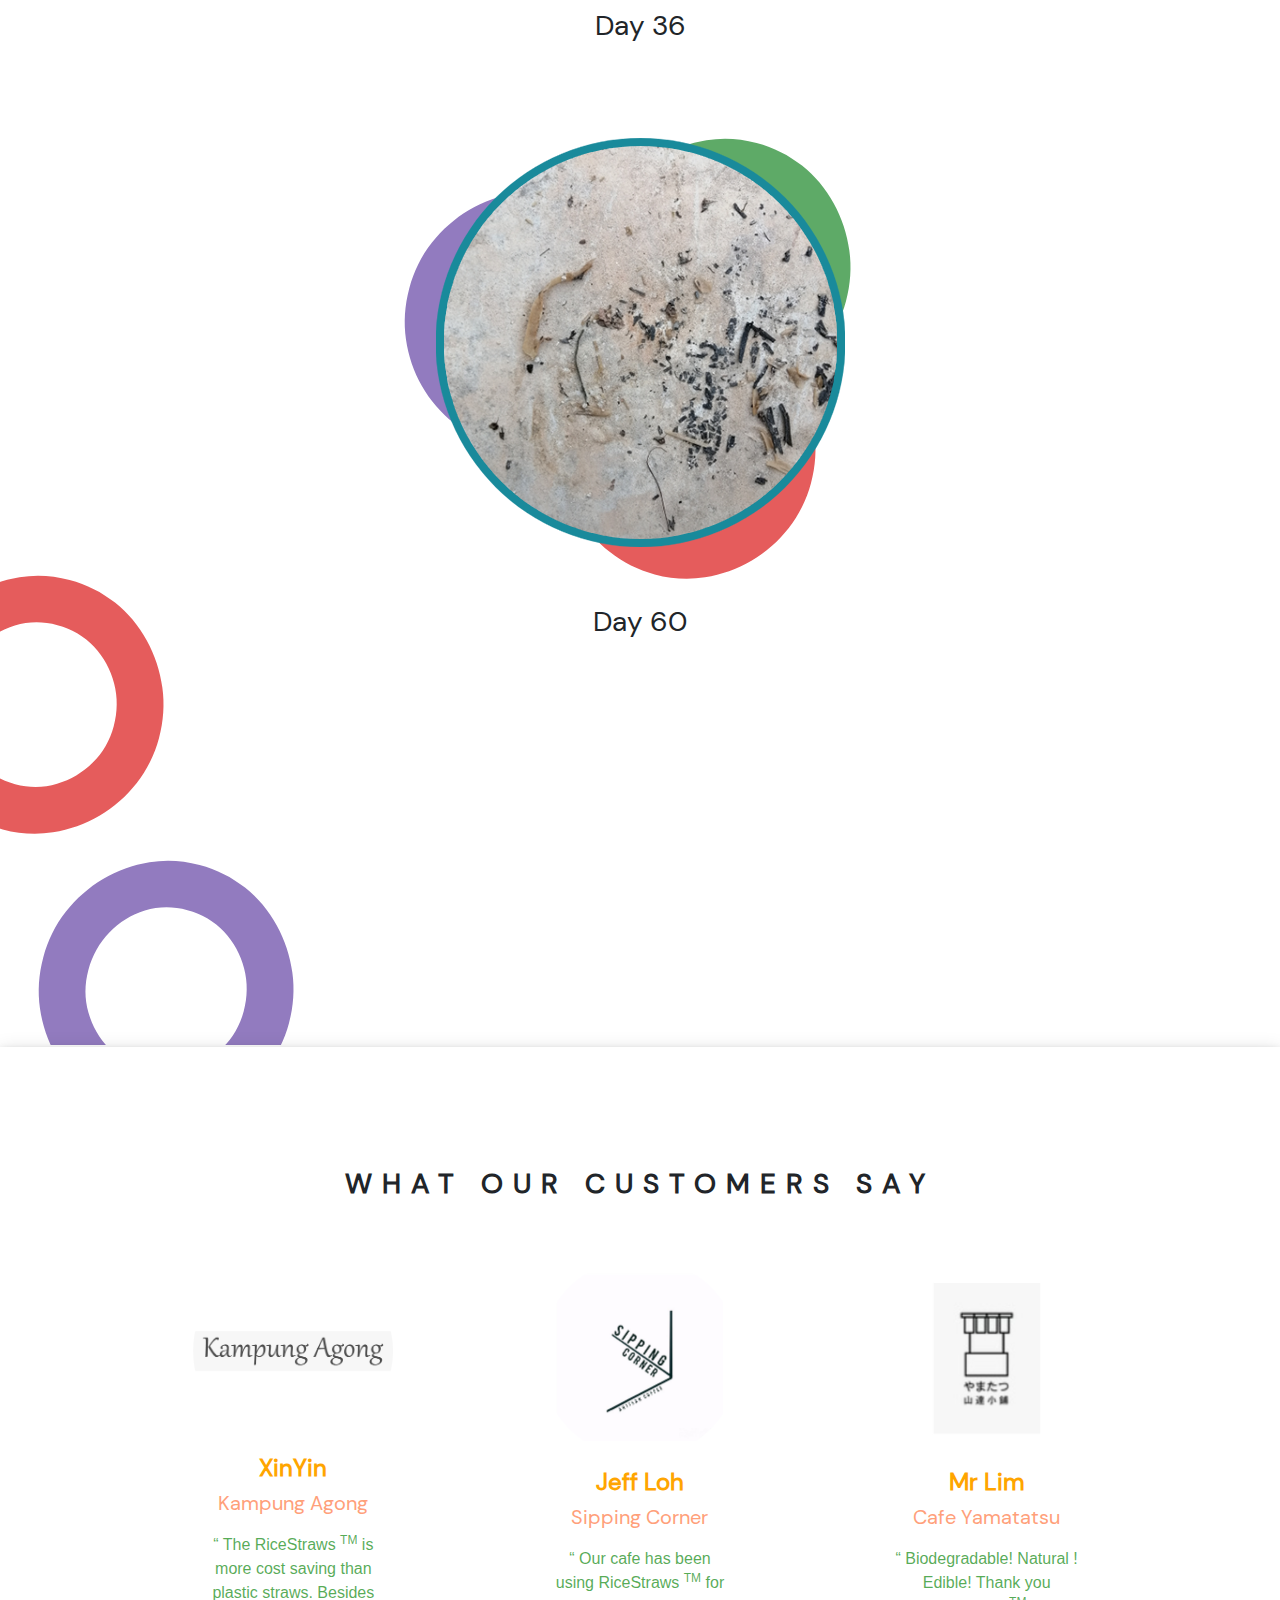
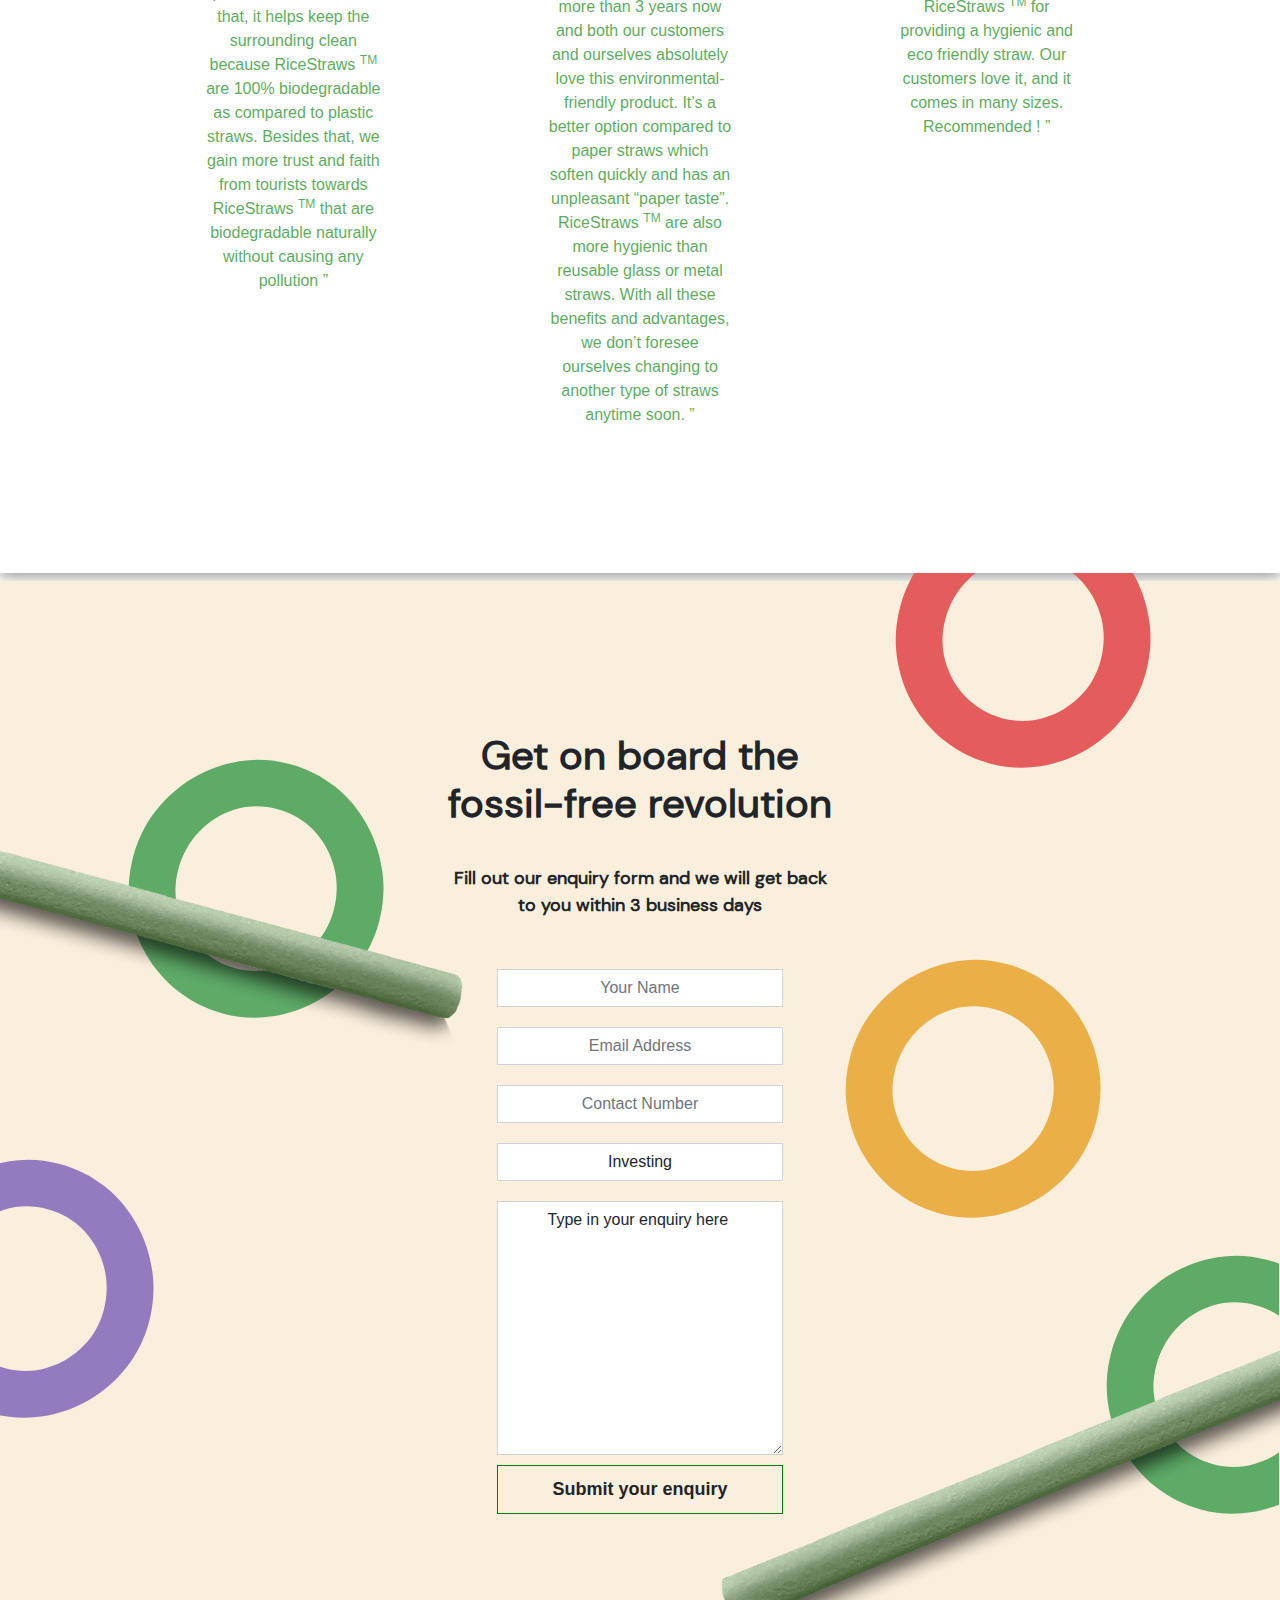
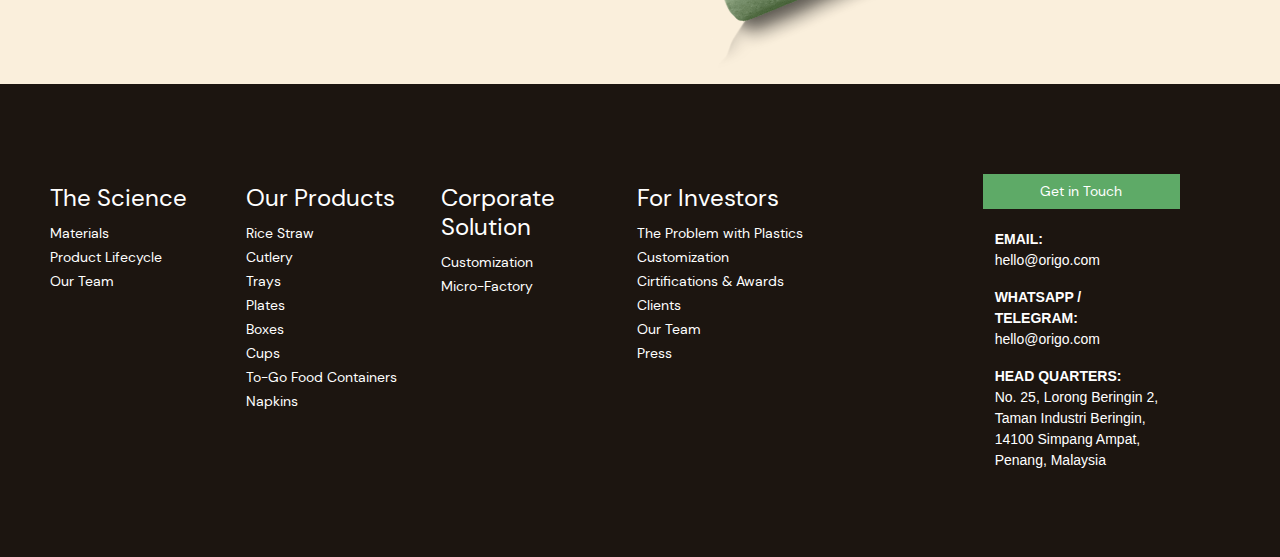
==== commit 2749d11e: "Fixed some bugs" ====
--- a/index.html
+++ b/index.html
@@ -2,7 +2,7 @@
 <html lang="en">
 <head>
     <!-- Required meta tags -->
-    <title>Origo</title>
+    <title>Origo - Home </title>
     <meta charset="utf-8">
     <meta name="viewport" content="width=device-width, initial-scale=1">
     <!-- Bootstrap CSS -->
@@ -88,7 +88,7 @@
             <p class="light">need. Then they biodegrade - </p>
             <p class="light">completely and naturally.</p>
             <div class="about-img">
-                <img src="assets/img/animation_disintegrate1.png" class="img img-responsive" alt="">
+                <img src="assets/img/m3.png" class="img img-responsive" alt="">
             </div>
             <div class="about-btns">
                 <a href="" class="btn my-btn about-btn light">
@@ -142,7 +142,7 @@
             <div class="card_img text-center">
                 <img src="assets/img/card1.png" class="img img-circle" alt="">
                 <h3>Day 1</h3>
-                <p>Straw is used and discarded.</p>
+                <p>Straws are used and discarded</p>
             </div>
 
             <div class="card_img text-center">
@@ -171,39 +171,37 @@
             <div class="row">
                 <div class="col-lg-4">
                     <div class="item">
-                        <img src="assets/img/pic1.jpg" class="img img-circle" alt="">
-                        <h6>John Tan</h6>
-                        <h5>Coffee Bean & Tea Leaf</h5>
+                        <img src="assets/img/mt1.png" class="img img-circle" alt="">
+                        <h6>XinYin</h6>
+                        <h5>Kampung Agong</h5>
                         <p>
                             <q>
-                                We Switched to RiceStraws <sup>TM</sup> in 20xx and it garnered a lot of interest from our customrs.
-                                 especially since the straws are actually edible <br> to animals
+                                The RiceStraws <sup>TM</sup> is more cost saving than plastic straws. Besides that, it helps keep the surrounding clean because RiceStraws <sup>TM</sup> are 100% biodegradable as compared to plastic straws. Besides that, we gain more trust and faith from tourists towards RiceStraws <sup>TM</sup> that are biodegradable naturally without causing any pollution
                             </q>
                         </p>
                     </div>
                 </div>
                 <div class="col-lg-4">
                     <div class="item">
-                        <img src="assets/img/pic2.jpg" class="img img-circle" alt="">
-                        <h6>John Tan</h6>
-                        <h5>Coffee Bean & Tea Leaf</h5>
+                        <img src="assets/img/mt2.png" class="img img-circle" alt="">
+                        <h6>Jeff Loh</h6>
+                        <h5>Sipping Corner</h5>
                         <p> 
                             <q>
-                                 RiceStraws <sup>TM</sup> has reduced our waste disposal costs by 50% because now we don't create trash - we create
-                                  resource
+                                 Our cafe has been using RiceStraws <sup>TM</sup> for more than 3 years now and both our customers and ourselves absolutely love this environmental-friendly product. It’s a better option compared to paper straws which soften quickly and has an unpleasant “paper taste”. RiceStraws <sup>TM</sup> are also more hygienic than reusable glass or metal straws. With all these benefits and advantages, we don’t foresee ourselves changing to another type of straws anytime soon.
                             </q>
                         </p>
                     </div>
                 </div>
                 <div class="col-lg-4">
                     <div class="item">
-                        <img src="assets/img/pic3.jpg" class="img img-circle" alt="">
-                        <h6>John Tan</h6>
-                        <h5>Coffee Bean & Tea Leaf</h5>
+                        <img src="assets/img/mt3.png" class="img img-circle" alt="">
+                        <h6>Mr Lim</h6>
+                        <h5>Cafe Yamatatsu</h5>
                         <p> 
                             <q>
-                                 RiceStraws <sup>TM</sup> has reduced our waste disposal costs by 50% because now we don't create trash - 
-                                 we create resource
+                                 Biodegradable! Natural ! Edible!
+Thank you RiceStraws <sup>TM</sup> for providing a hygienic and eco friendly straw.  Our customers love it, and it comes in many sizes. Recommended !
                             </q>
                         </p>
                     </div>
@@ -249,7 +247,7 @@
             <div class="col-lg-8">
                 <div class="row footer-left">
                     <div class="col-lg-3 col-md-3 col-xs-12">
-                        <h3>The Science</h3>
+                        <h4>The Science</h4>
                         <ul>
                             <li><a href="">Materials</a></li>
                             <li><a href="">Product Lifecycle</a></li>
@@ -257,7 +255,7 @@
                         </ul>
                     </div>
                     <div class="col-lg-3 col-md-3 col-xs-12">
-                        <h3>Our Products</h3>
+                        <h4>Our Products</h4>
                         <ul>
                             <li><a href="">Rice Straw</a></li>
                             <li><a href="">Cutlery</a></li>
@@ -270,18 +268,18 @@
                         </ul>
                     </div>
                     <div class="col-lg-3 col-md-3 col-xs-12">
-                        <h3>Corporate Solution</h3>
+                        <h4>Corporate Solution</h4>
                         <ul>
                             <li><a href="">Customization</a></li>
                             <li><a href="">Micro-Factory</a></li>
                         </ul>
                     </div>
                     <div class="col-lg-3 col-md-3 col-xs-12">
-                        <h3>For Investors</h3>
+                        <h4>For Investors</h4>
                         <ul>
                             <li><a href="">The Problem with Plastics</a></li>
                             <li><a href="">Customization</a></li>
-                            <li><a href="">Cirtificates & Awards </a></li>
+                            <li><a href="">Cirtifications & Awards </a></li>
                             <li><a href="">Clients</a></li>
                             <li><a href="">Our Team</a></li>
                             <li><a href="">Press </a></li>
@@ -304,9 +302,10 @@
                     </ul>
                     <ul>
                         <li><b>HEAD QUARTERS:</b></li>
-                        <li>29 Jalan XXXXXXXXXXX</li>
-                        <li>XXXXXXXX Penang</li>
-                        <li>Malaysia</li>
+                        <li>No. 25, Lorong Beringin 2,</li>
+                        <li>Taman Industri Beringin,</li>
+                        <li>14100 Simpang Ampat,</li>
+                        <li>Penang, Malaysia</li>
                     </ul>
                 </div>
             </div>
--- a/assets/css/style.css
+++ b/assets/css/style.css
@@ -1,3 +1,8 @@
+@font-face {
+    font-family: DMregular;
+    src: url('../../fonts/fonts/DMSans-Regular.woff');
+}
+
 *{
     font-family: 'Arial';
     margin: 0;
@@ -5,12 +10,16 @@
     box-sizing: border-box;
 }
 
+h1, h2, h3, h4 , h5 , h6 , p , div , a {
+    font-family: DMregular !important;
+}
+
 
 
 /* Navbar */
 .nav-link{
     cursor: pointer;
-    font-size: 2.2vh;
+    font-size: 1.8vh;
     font-weight: bolder;
     color: #000;
 }
@@ -104,8 +113,12 @@
 }
 
 .about-btn{
-    width: 360px;
+    /* width: 360px; */
     margin: 10px auto !important;
+}
+
+.cust{
+    width: 360px !important;
 }
 
 .btn-product{
@@ -136,15 +149,16 @@
     padding-bottom: 120px;
 }
 
-.product img{
+.product img.img{
     margin: auto;
-    height: 180px;
+    height: 100px;
+    width: 100px;
 }
 
 .product p{
     margin-top: 20px;
     font-weight: bolder;
-    font-size: 24px;
+    font-size: 20px;
 }
 
 .product-btn{
@@ -209,6 +223,8 @@
     color: orange;
     padding-top: 10px;
     font-weight: bold;
+    font-size: 24px;
+
 }
 
 .item h5{
@@ -217,7 +233,6 @@
 
 .item p{
     padding: 10px 70px;
-    font-size: 24px;
     color: rgba(0, 130, 0, 0.666);
 }
 
@@ -273,6 +288,7 @@
 .footer-left ul li a{
     text-decoration: none;
     color: white;
+    font-size: 14px;
 }
 
 .footer-right{
@@ -291,6 +307,11 @@
    width: 100%;
    margin: 20px;
    border-radius: 0px;
+   font-size: 14px;
+}
+
+.footer-right ul li{
+    font-size: 14px;
 }
 
 
@@ -316,9 +337,10 @@
 }
 
 .science_item_1{
-    padding-right: 40%;
+    padding-right: 20px;
     font-weight: bold;
     font-size: 40px;
+    max-width: 600px;
 }
 
 .science_item_2{
@@ -391,7 +413,7 @@
 .product_vedio .content{
     background-color: rgb(221, 221, 221);
     padding: 80px;
-    height: 650px;
+    height: inherit;
 }
 
 .product_vedio .content h1{
@@ -401,6 +423,11 @@
 }
 
 
+.youtube-vedio{
+    width: 100%;
+    height: 615px;
+}
+
 
 
 
@@ -411,18 +438,22 @@
 .menu{
     background-color: rgb(242, 242, 242);
     z-index: 100 !important;
-    position: relative;
+    position: fixed;
     top: 70px;
+    width: 100%;
 }
 
 .menu-item{
     border-left: 1px solid white;
     border-right: 1px solid white;
     padding: 10px;
+}
+
+.menu .menu-item a{
+    text-decoration: none;
     color: #888;
     font-size: 18px;
 }
-
 
 
 
@@ -448,7 +479,7 @@
     font-weight: bold;
     padding-right: 100px;
     text-align: left;
-    font-size: 18px;
+    font-size: 16px;
 }
 
 
@@ -467,6 +498,12 @@
     margin: 10px;
 }
 
+.category-btns a:hover{
+    transition: all 1s ease;
+    background-color: rgb(94, 170, 103);
+    border: 2px solid rgb(94, 170, 103) !important;
+}
+
 .active{
     background-color: rgb(94, 170, 103);
     border: 2px solid rgb(94, 170, 103) !important;
@@ -530,7 +567,7 @@
 
 .business-about .content p{
     padding: 50px 120px 50px 0px;
-    font-weight: bold;
+    /* font-weight: bold; */
 }
 
 .about-btn{
@@ -559,17 +596,18 @@
 
 .investor-banner{
     background-color: rgb(146, 123, 191);
-    height: 600px;
+    height: 700px;
 }
 
 .investor-banner .content{
     padding: 50px;
-    padding-top: 200px;
+    padding-top: 250px;
 }
 
 .investor-banner .content h1{
     font-size: 7vh;
     font-weight: bolder;
+    margin-top: 50px;
 }
 
 .invest-about{
@@ -589,7 +627,7 @@
 
 .invest-about .invest-item p{
     padding-right: 80px;
-    font-weight: bold;
+    /* font-weight: bold; */
 }
 
 .invest-capablities{
@@ -634,11 +672,15 @@
 .clients .clients-logo .row{
     margin: 20px 0px;
     vertical-align: center;
+    display: flex;
+    justify-content: center;
+    align-items: center;
 }
 
 .clients .clients-logo img{
+    /* width: 100px;
+    height: 100px; */
     width: 100px;
-    height: 100px;
     margin: 2px;
 }
 
@@ -653,7 +695,7 @@
 
 .management-team .content .team-img img{
     border-radius: 50%;
-    width: 100%;
+    width: 50%;
 }
 
 .management-team .content .team-name{
@@ -667,8 +709,7 @@
 }
 
 .management-team .content p{
-    padding: 10px 50px;
-    font-weight: bold;
+    padding: 0px 50px;
     font-size: 18px;
 }
 
@@ -1227,37 +1268,39 @@
 }
 
 
-
-
-
-
-
-
-
-
-
-
-
-
-
-
-
-
-
-
-
-
-
-
-
-
-
-
-
-
-
-
-
-
-
-
+.clients-logo img{
+    margin: 15px !important;
+}
+
+
+
+
+
+
+
+
+
+
+
+
+
+
+
+
+
+
+
+
+
+
+
+
+
+
+
+
+
+
+
+
+
--- a/assets/css/responsive.css
+++ b/assets/css/responsive.css
@@ -1,6 +1,193 @@
-@media screen and (max-width: 980px) {
-
-    /* Home */
+@media screen and (min-width: 1024px) and (max-width: 1600px){
+   
+    .nav-link{
+        /* font-size: small; */
+    } 
+
+    #rice_huck{
+        width: 35%;
+    }
+
+    #business_green_circle_1{
+        width: 10%;
+    }
+
+    #business_orange_circle_2{
+        width: 20%;
+    }
+
+    #business_purple_circle{
+        width: 20%;
+        margin-top: -300px;
+    }
+
+    /* The Science */
+    #science_top_ban{
+        transition: all 2s ease;
+        top: 160px !important;
+    }
+
+    #banner_red_circle{
+        transition: all 2s ease;
+        top: 450px !important;
+        right: 450px !important;
+    }
+
+    /* Product */
+    #product_oval_1{
+        transition: all 2s ease;
+        width: 40%;
+        border-radius: 160px;
+    }
+
+    /* Invstors */
+    #invest-img{
+        width: 30%;
+        transition: all 2s ease;
+    }
+
+    #banner_green_circle{
+        transition: all 2s ease;
+        right: 400px;
+        width: 20% !important;
+    }
+
+    #invest_circle_circle{
+        transition: all 2s ease;
+        right: 60px;
+        width: 20% !important;
+    }
+
+    #invest_red_circle_1{
+        transition: all 2s ease;
+        width: 20%;
+        left: 130px;
+    }
+
+    #purple_circle_1{
+        display: none;
+    }
+
+    #oval_1 , #oval_2 , #oval_3{
+        width: 25%;
+    }
+}
+
+@media screen and (min-width: 767px) and (max-width: 1023px) {
+    .clients .clients-logo img{
+        width: 100px;
+        height: 100px;
+        margin: 0;
+    }
+
+    #oval_1 , #oval_2 , #oval_3{
+        display: none;
+    }
+
+    .business-banner .title h1{
+        text-align: center;
+        font-size: 40px;
+    }
+
+    .business-about .content{
+        padding: 70px 0px;
+        margin: 0;
+        text-align: center;
+    }
+
+    .business-about .content h3{
+        text-align: center;
+    }
+
+    .business-about .content h1{
+        text-align: center;
+        padding: 0;
+    }
+
+    .business-about .content p{
+        text-align: center;
+        padding: 0;
+        margin: 20px 0px;
+    }
+
+    .business-gallary img{
+        margin: 5px;
+    }
+
+
+    
+
+    .nav-link{
+        font-size: small;
+    } 
+
+    #rice_huck{
+        width: 35%;
+    }
+
+    #business_green_circle_1{
+        width: 10%;
+    }
+
+    #business_orange_circle_2{
+        width: 20%;
+    }
+
+    #business_purple_circle{
+        width: 20%;
+        margin-top: -300px;
+    }
+
+    /* The Science */
+
+    #science_top_ban{
+        transition: all 2s ease;
+        top: 160px !important;
+    }
+
+    #banner_red_circle{
+        transition: all 2s ease;
+        top: 400px !important;
+        right: 200px !important;
+    }
+    
+    .hidden-tb{
+        display: none;
+    }
+
+    /* Product */
+
+
+    /* Investor */
+     /* Invstors */
+     #invest-img{
+        width: 35%;
+        transition: all 2s ease;
+    }
+
+    #banner_green_circle{
+        transition: all 2s ease;
+        right: 300px;
+        width: 20% !important;
+    }
+
+    #invest_circle_circle{
+        transition: all 2s ease;
+        right: 60px;
+        width: 20% !important;
+    }
+    
+    #purple_circle_1{
+        display: none;
+    }
+}
+
+
+@media screen and (max-width: 767px) {
+    
+    .hidden-12{
+        display: none;
+    }
 
     .about .about_title{
         letter-spacing: 3px;
@@ -74,6 +261,7 @@
         font-size: 30px;
         padding: 0;
         margin: 0;
+        margin-top: 150px;
     }
 
     .science-info{
@@ -85,6 +273,10 @@
         padding: 0;
         margin: 10px 0;
         font-size: 24px;
+    }
+
+    .youtube-vedio{
+        height: 200px;
     }
 
     .invented{
@@ -152,6 +344,7 @@
 
     .product-category .category-btns a{
         display: block;
+        margin: 0;
     }
 
     .product-banner{
@@ -315,34 +508,6 @@
    .contact p{
     font-size: 16px;
    }
-}
-
-
-@media screen and (max-width: 1800px) {
-    /* body{
-        background-color: tomato !important;
-    } */
-
-    .menu{
-        top: 90px;
-    }
-
-    .hidden-12{
-        display: none;
-    }
-    
-}
-
-
-
-@media screen and (max-width: 1000px) {
-    /* body{
-        background-color: dodgerblue !important;
-    } */
-
-    .menu{
-        top: 70px;
-    }
 
     .menu{
         top: 70px;
@@ -475,137 +640,26 @@
 }
 
 
-@media screen and (max-width: 400px) {
-    /* body{
-        background-color: yellowgreen !important;
-    } */
-
-    .menu{
-        top: 70px;
-    }
-
-    .investor-banner .content h1{
-        font-size: 5vh;
-        text-align: center;
-    }
-
-    .invest-about h1{
-        text-align: center;
-    }
-
-    .invest-about .invest-item{
-        padding: 10px;
-        text-align: center;
-        margin: 10px 0px;
-    }
-
-    .invest-about .invest-item p{
-        padding: 0;
-        margin: 0;
-    }
-
-    .invest-capablities .img-group img{
-        width: 100%;
-        margin: 20px 0;
-    }
-
-    .invest-capablities .img-group{
-        padding: 0;
-        margin: 0;
-    }
-
-    .invest-capablities .content{
-        text-align: center;
-    }
-
-    .invest-capablities .content h1{
-        padding: 0;
-        margin: 0;
-        font-size: 20px;
-    }
-
-    .invest-capablities .content p{
-        text-align: center;
-        font-size: 16px;
-    }
-
-    .invest-capablities{
-        padding: 10px;
-        margin: 10px;
-    }
-
-    .clients h2{
-        text-align: center;
-        letter-spacing: 4px;
-        font-size: 24px;
-    }
-
-    .clients{
-        padding: 10px;
-        margin: 0px;
-    }
-
-    .management-team{
-        padding: 70px 5px;
-    }
-
-    .management-team .main-title{
-        font-size: 20px;
-        letter-spacing: 3px;
-    }
-
-    .management-team p{
-        padding: 0;
-        margin: 0;
-    }
-
-    .management-team .content{
-        margin: 20px 0px;
-    }
-
-    .certificate {
-        padding: 50px 10px;
-    }
-
-    .certificate .content h1{
-        text-align: center;
-        font-size: 25px;
-        letter-spacing: 5px;
-    }
-
-    .prees-section{
-        padding: 50px 10px;
-        text-align: center;
-    }
-
-    .prees-section h3{
-        text-align: center;
-    }
-
-    .prees-section .content{
-        margin: 20px 0px;
-    }
-
-    .custom-btn {
-        margin: 10px;
-        width: 300px !important;
-    }
-
-    footer{
-        text-align: left;
-    }
-
-    footer .footer-left div{
-        margin: 20px 0px;
-    }
-
-    footer .footer-right{
-        padding: 30px;
-        text-align: center;
-    }
-
-    .footer-btn{
-        width: 100px;
-        margin: 10px;
-    }
+@media screen and (max-width: 575px){
+
+    .menu .mobile-row{
+        display: grid;
+        grid-template-columns: auto auto auto;
+        width: 100%;
+    }
+    
+    .menu .mobile-row .menu-item a{
+        font-size: 12px;
+    }
+
+    .menu .invest-mobile-row{
+        display: grid;
+        grid-template-columns: auto auto auto auto;
+        width: 100%;
+    }
+
+    .menu .invest-mobile-row .menu-item a{
+        font-size: 14px;
+    }
+
 }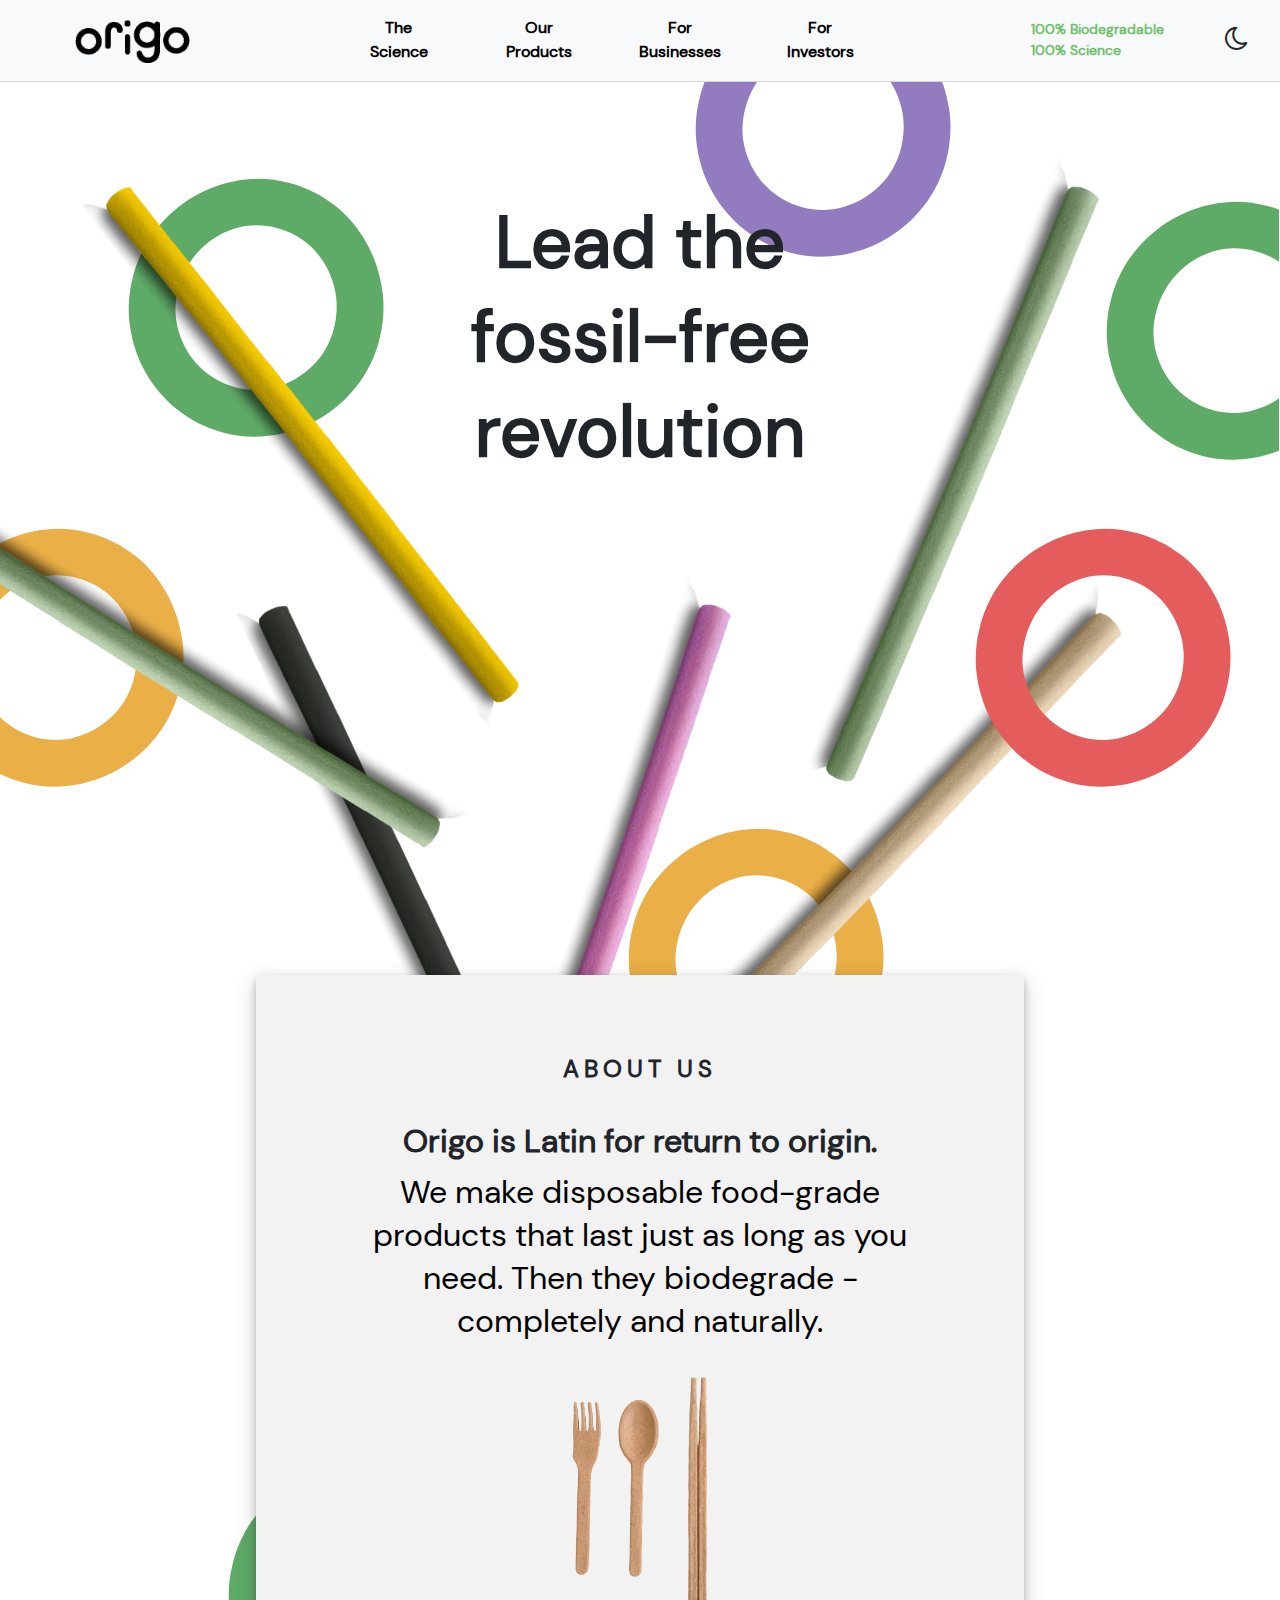
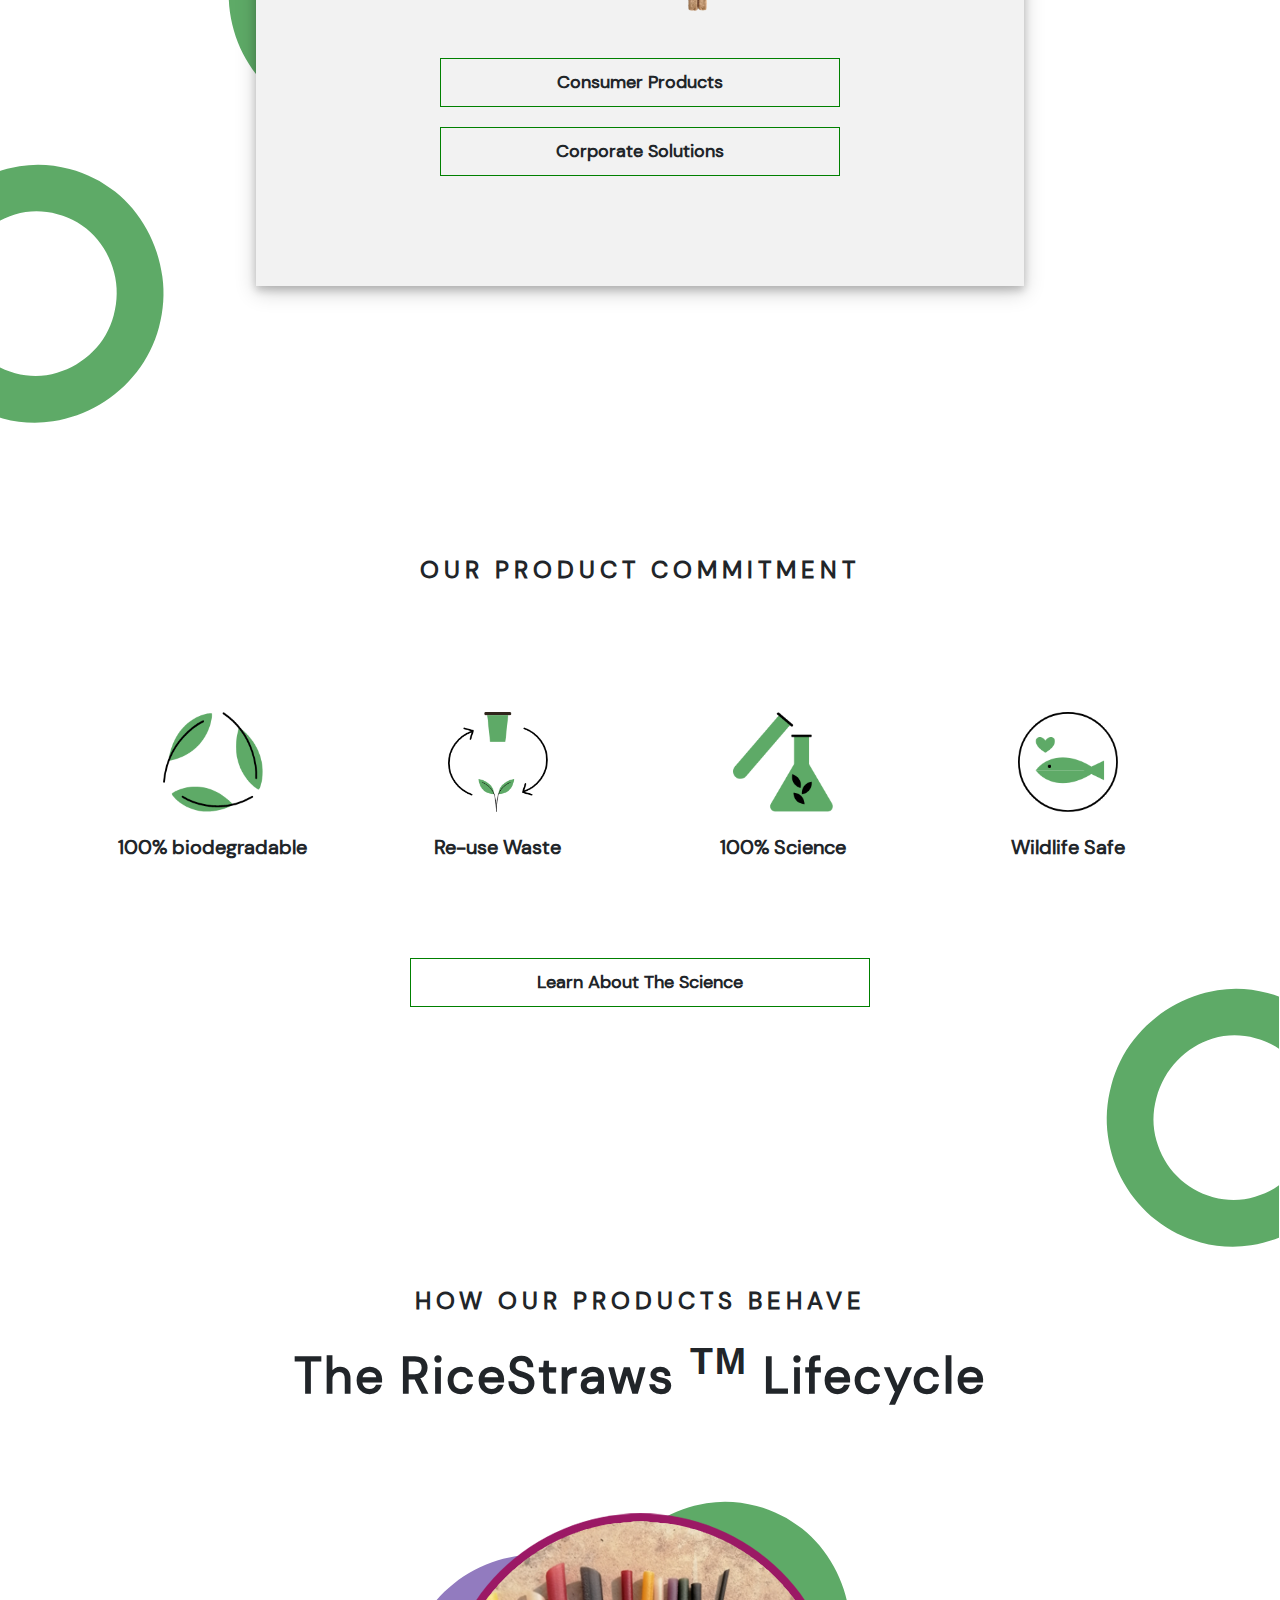
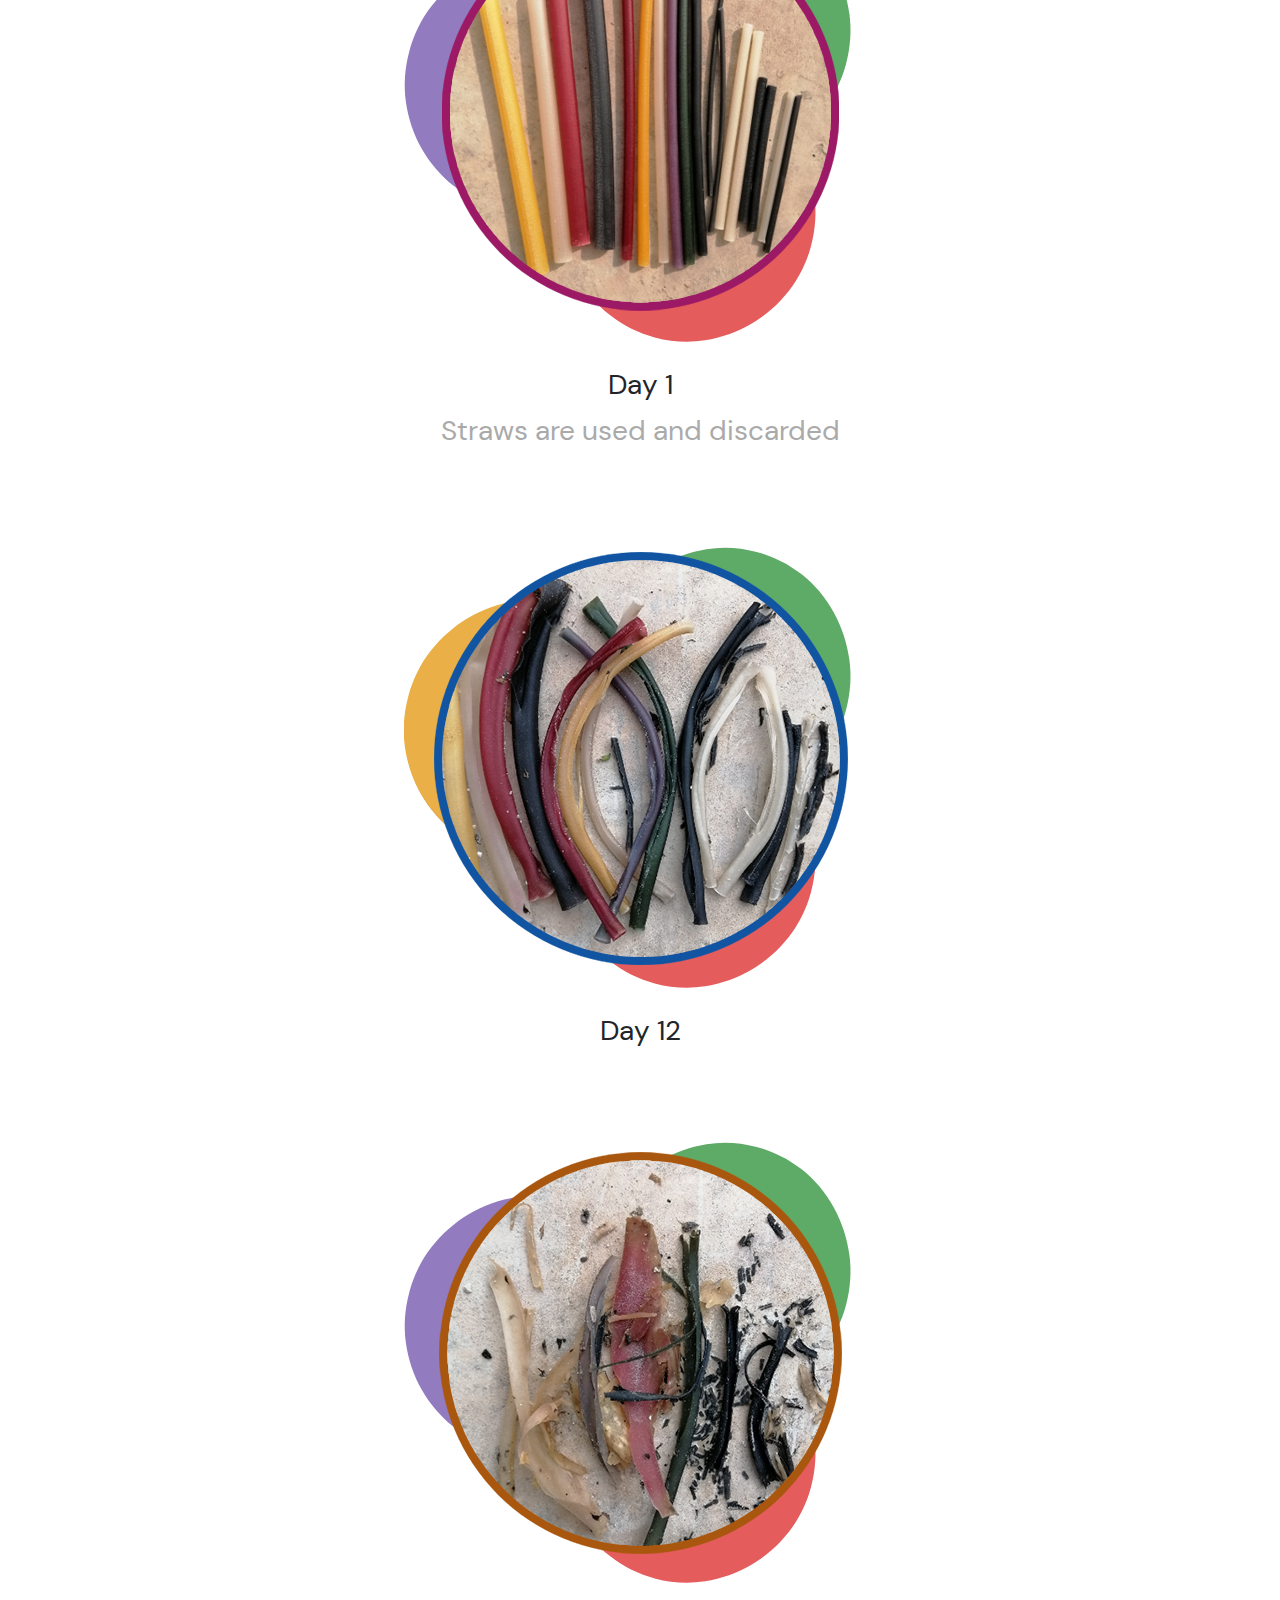
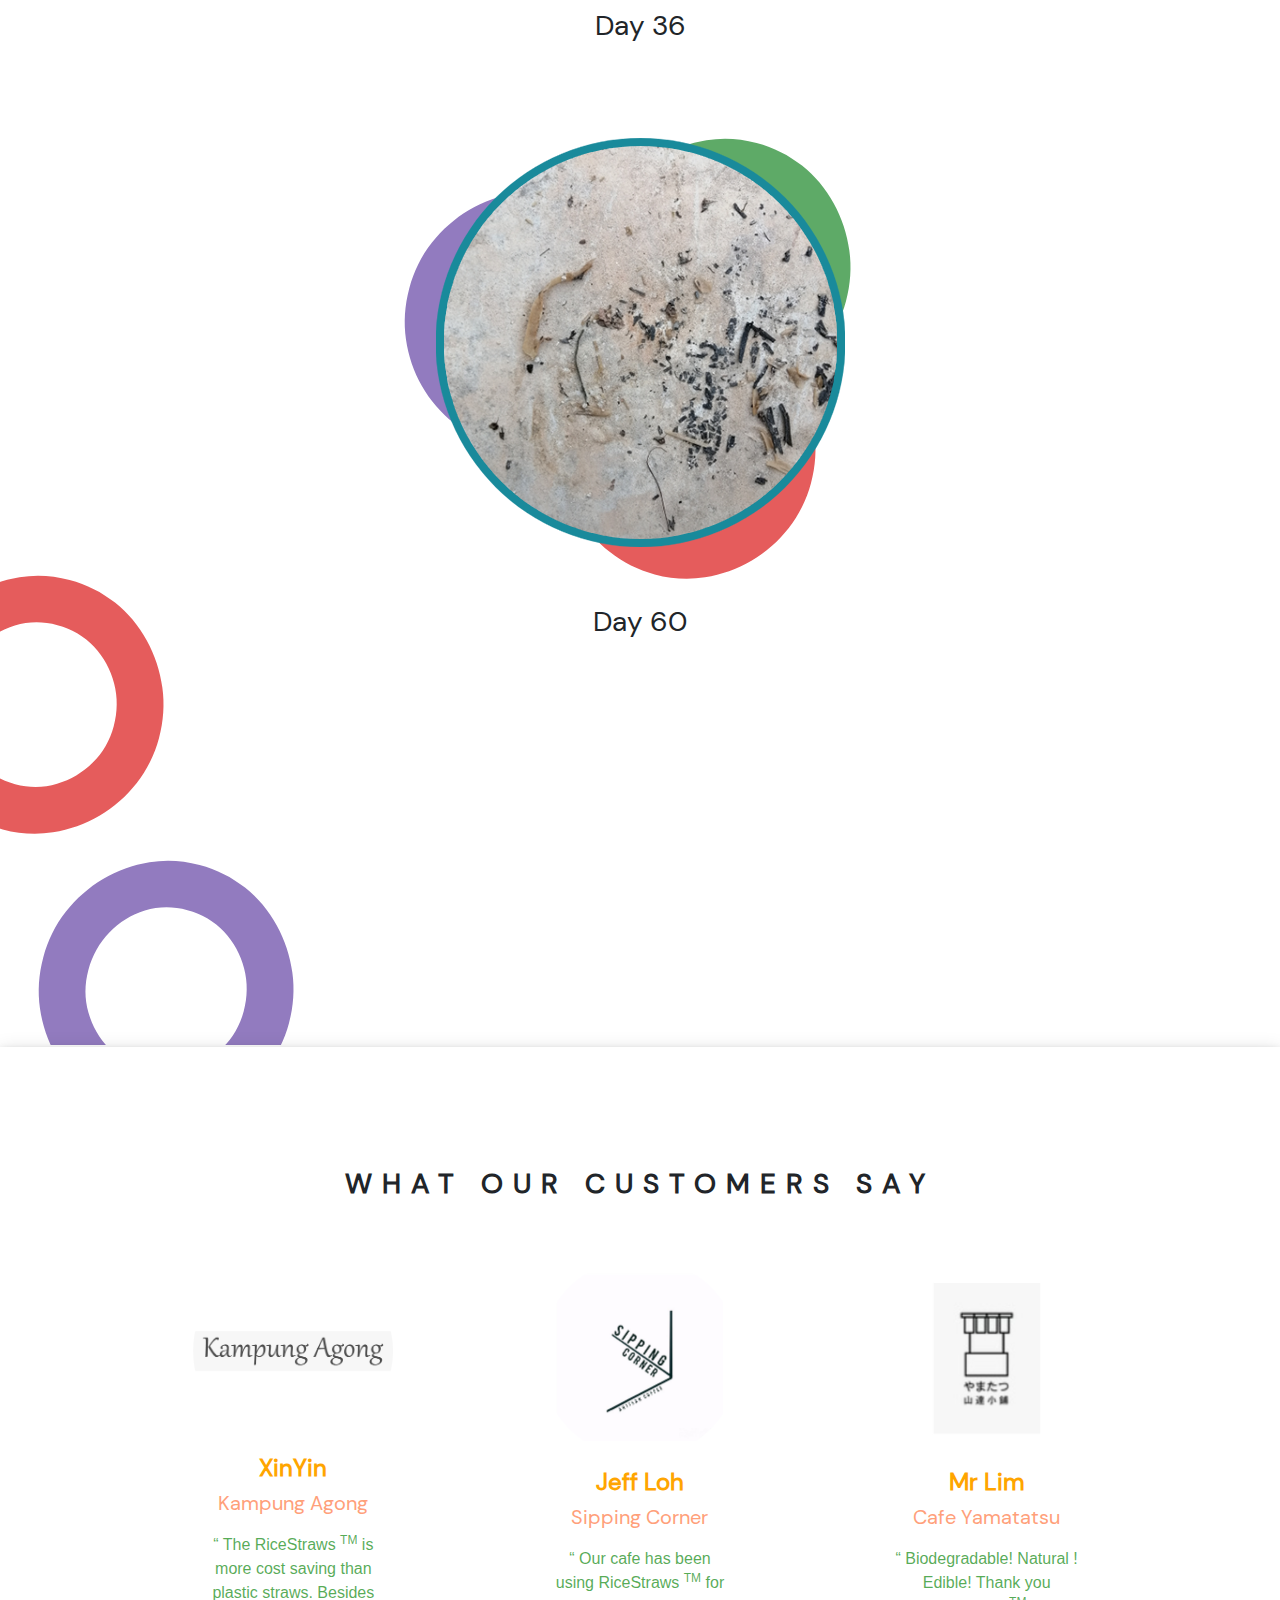
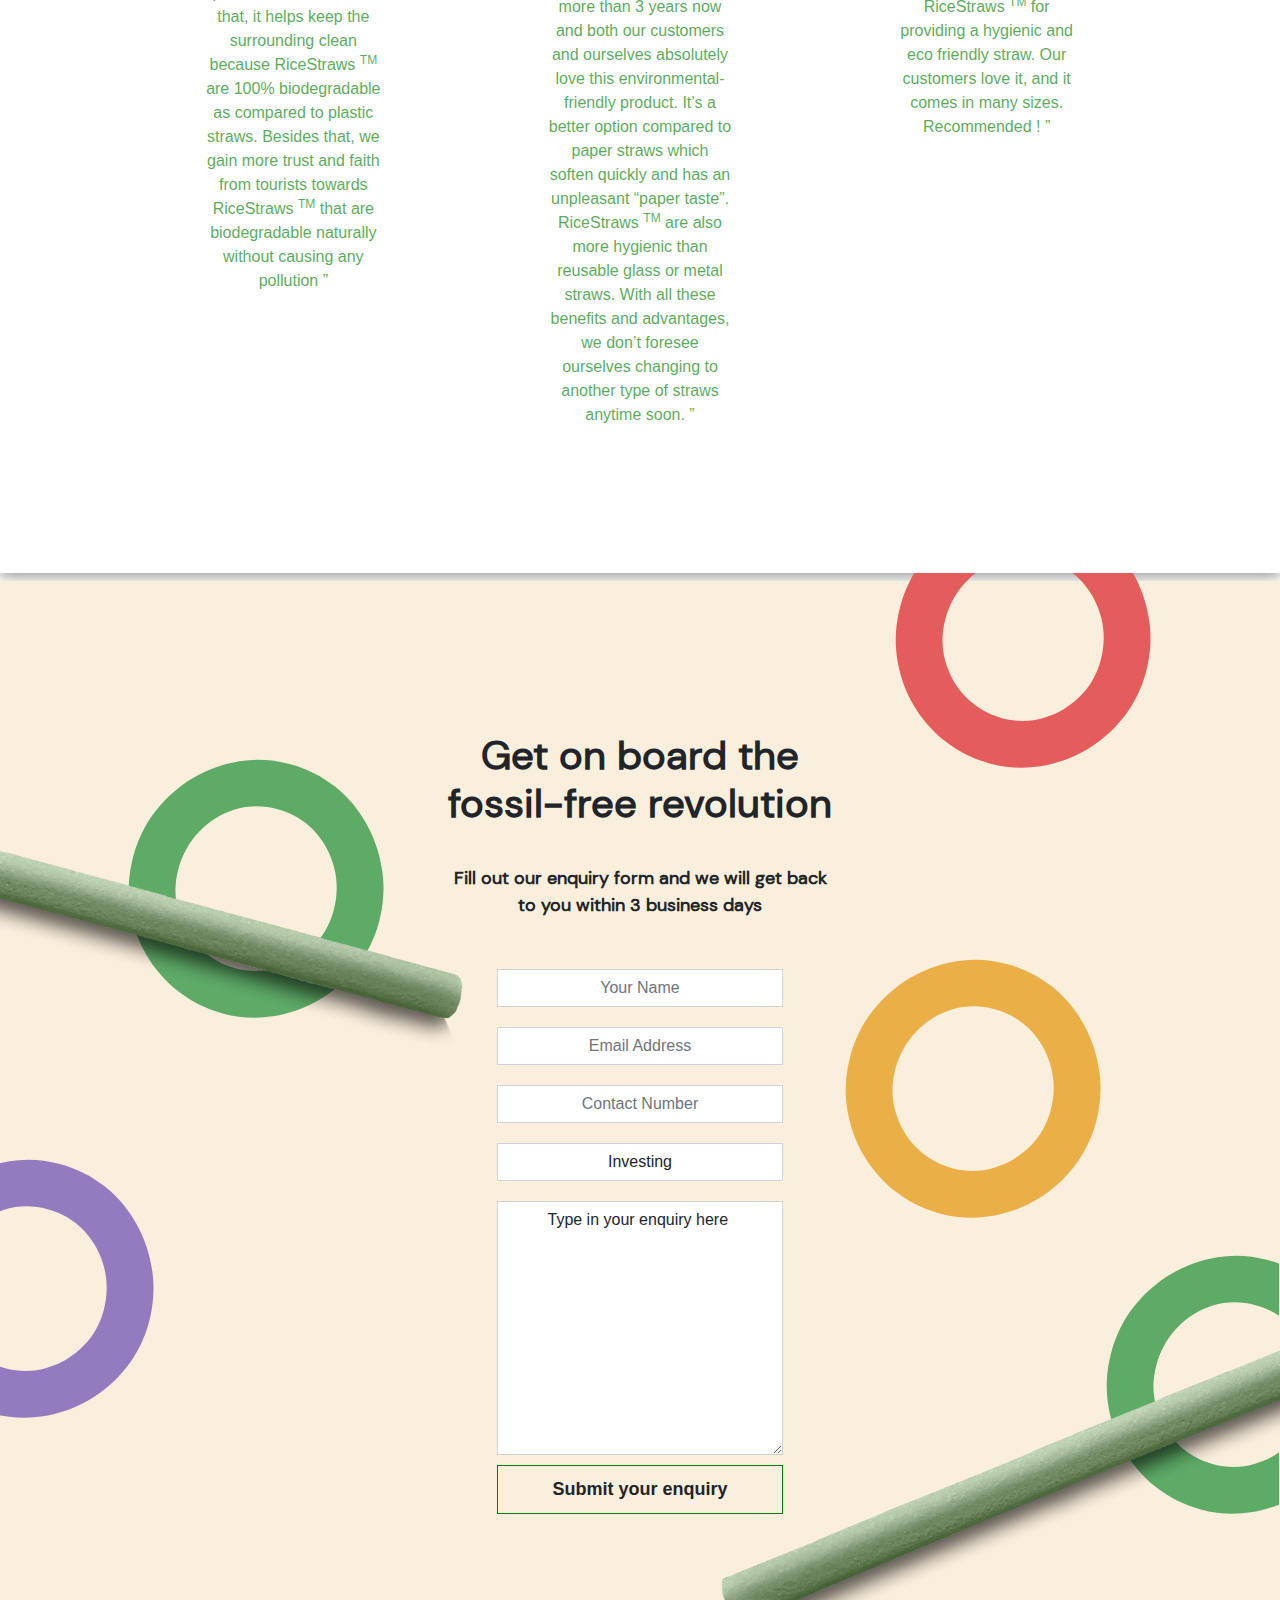
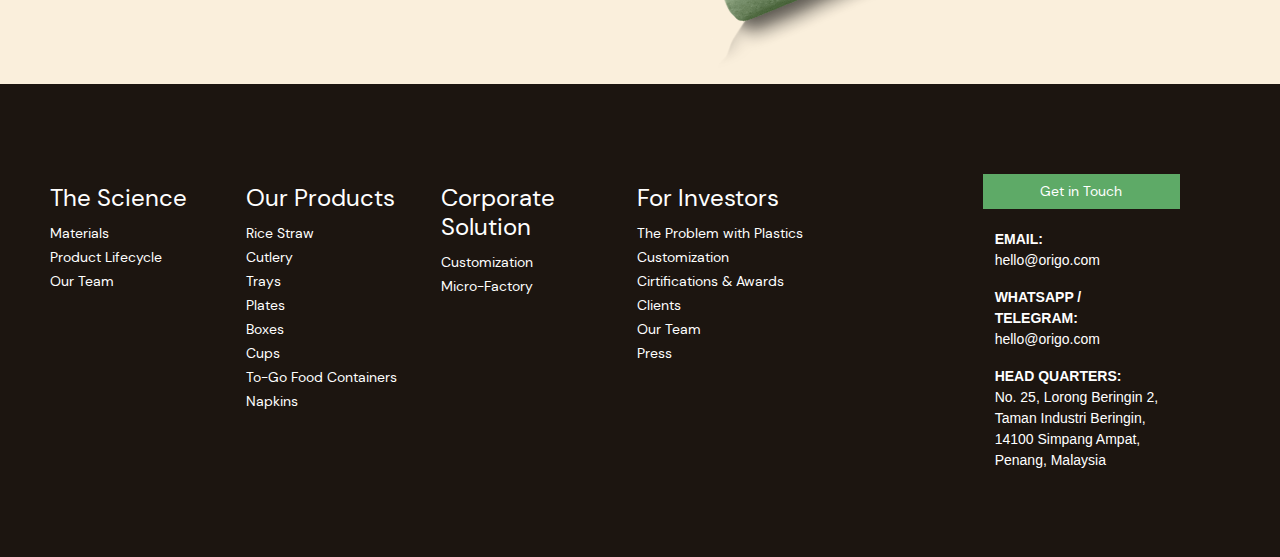
==== commit 4da1b0fe: "Fixed some bugs" ====
--- a/index.html
+++ b/index.html
@@ -3,6 +3,7 @@
 <head>
     <!-- Required meta tags -->
     <title>Origo - Home </title>
+    <link rel="shortcut icon" href="assets/img/logo.png" type="image/x-icon">
     <meta charset="utf-8">
     <meta name="viewport" content="width=device-width, initial-scale=1">
     <!-- Bootstrap CSS -->
@@ -91,11 +92,11 @@
                 <img src="assets/img/m3.png" class="img img-responsive" alt="">
             </div>
             <div class="about-btns">
-                <a href="" class="btn my-btn about-btn light">
+                <a href="" class="btn my-btn about-btn light" style="width: 400px !important">
                     Consumer Products
                 </a>
                 <br>
-                <a href="" class="btn my-btn about-btn light">
+                <a href="" class="btn my-btn about-btn light" style="width: 400px !important">
                     Corporate Solutions
                 </a>
             </div>
